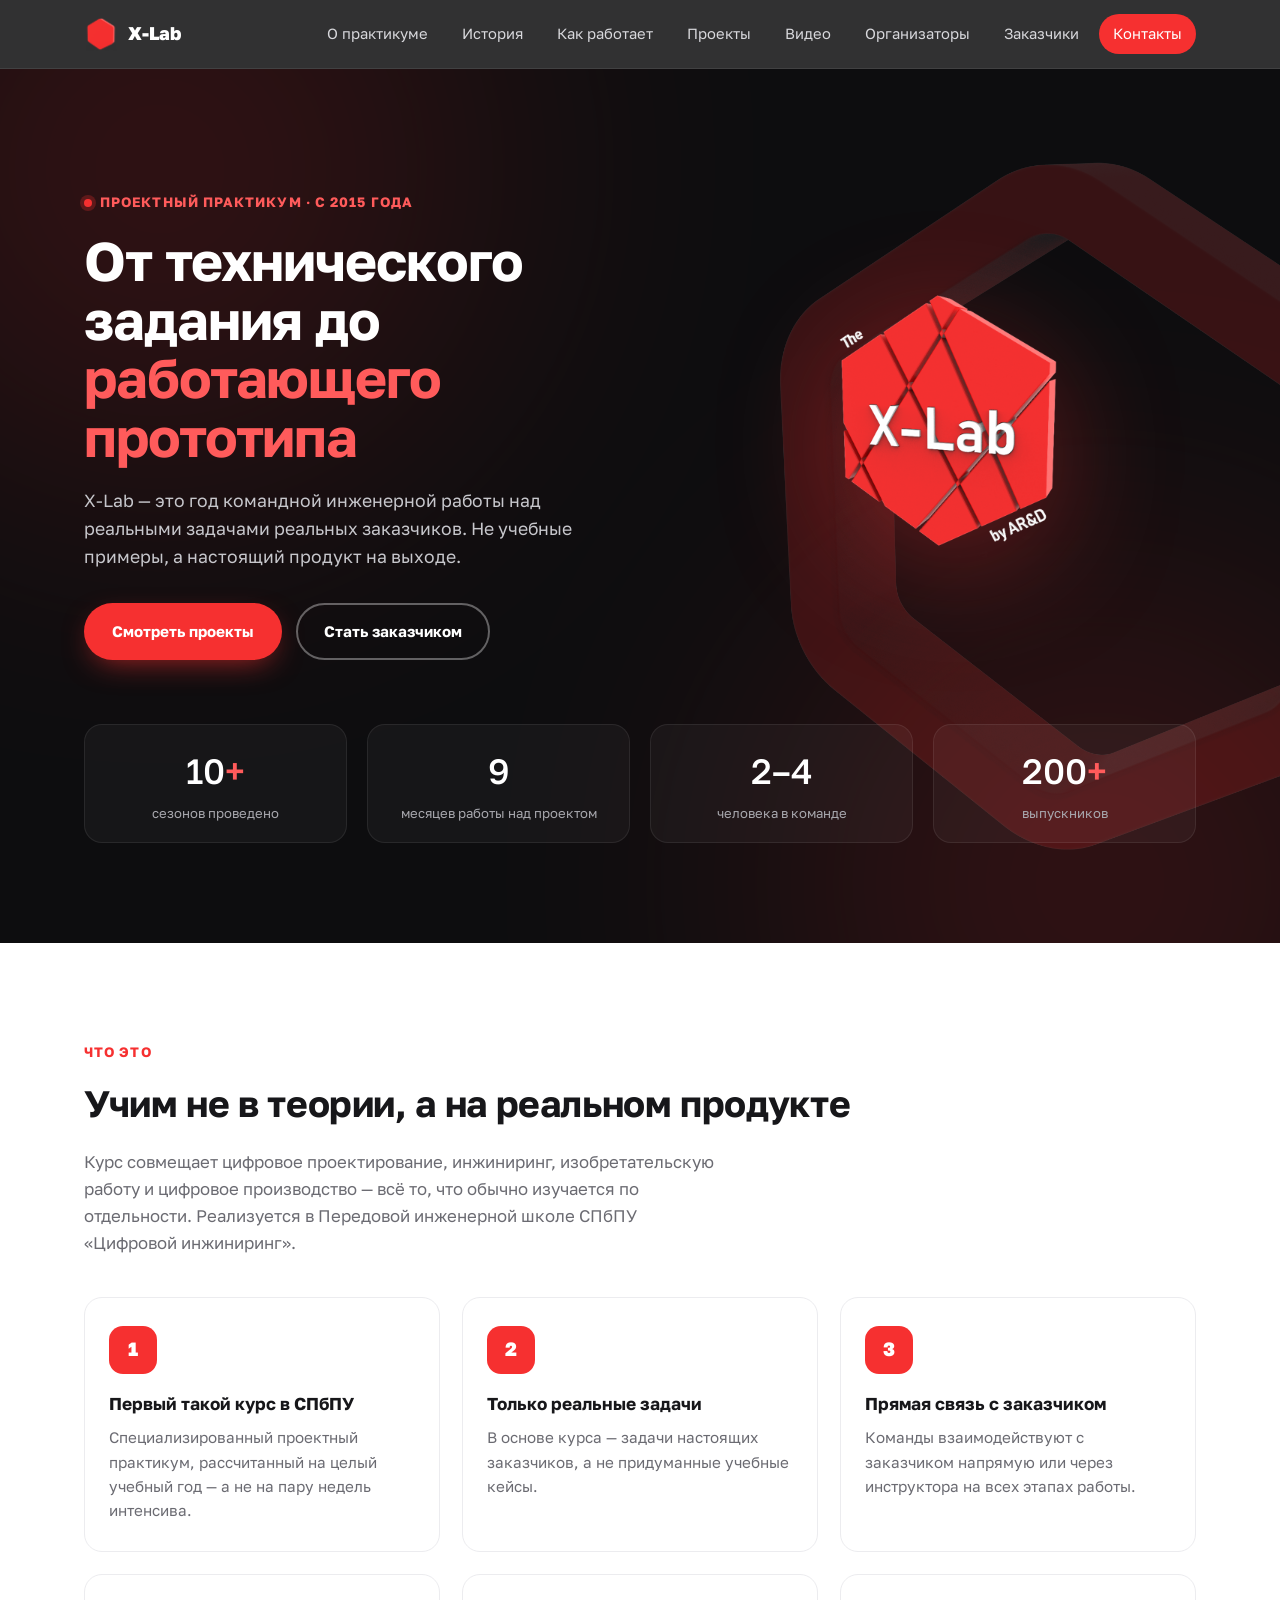
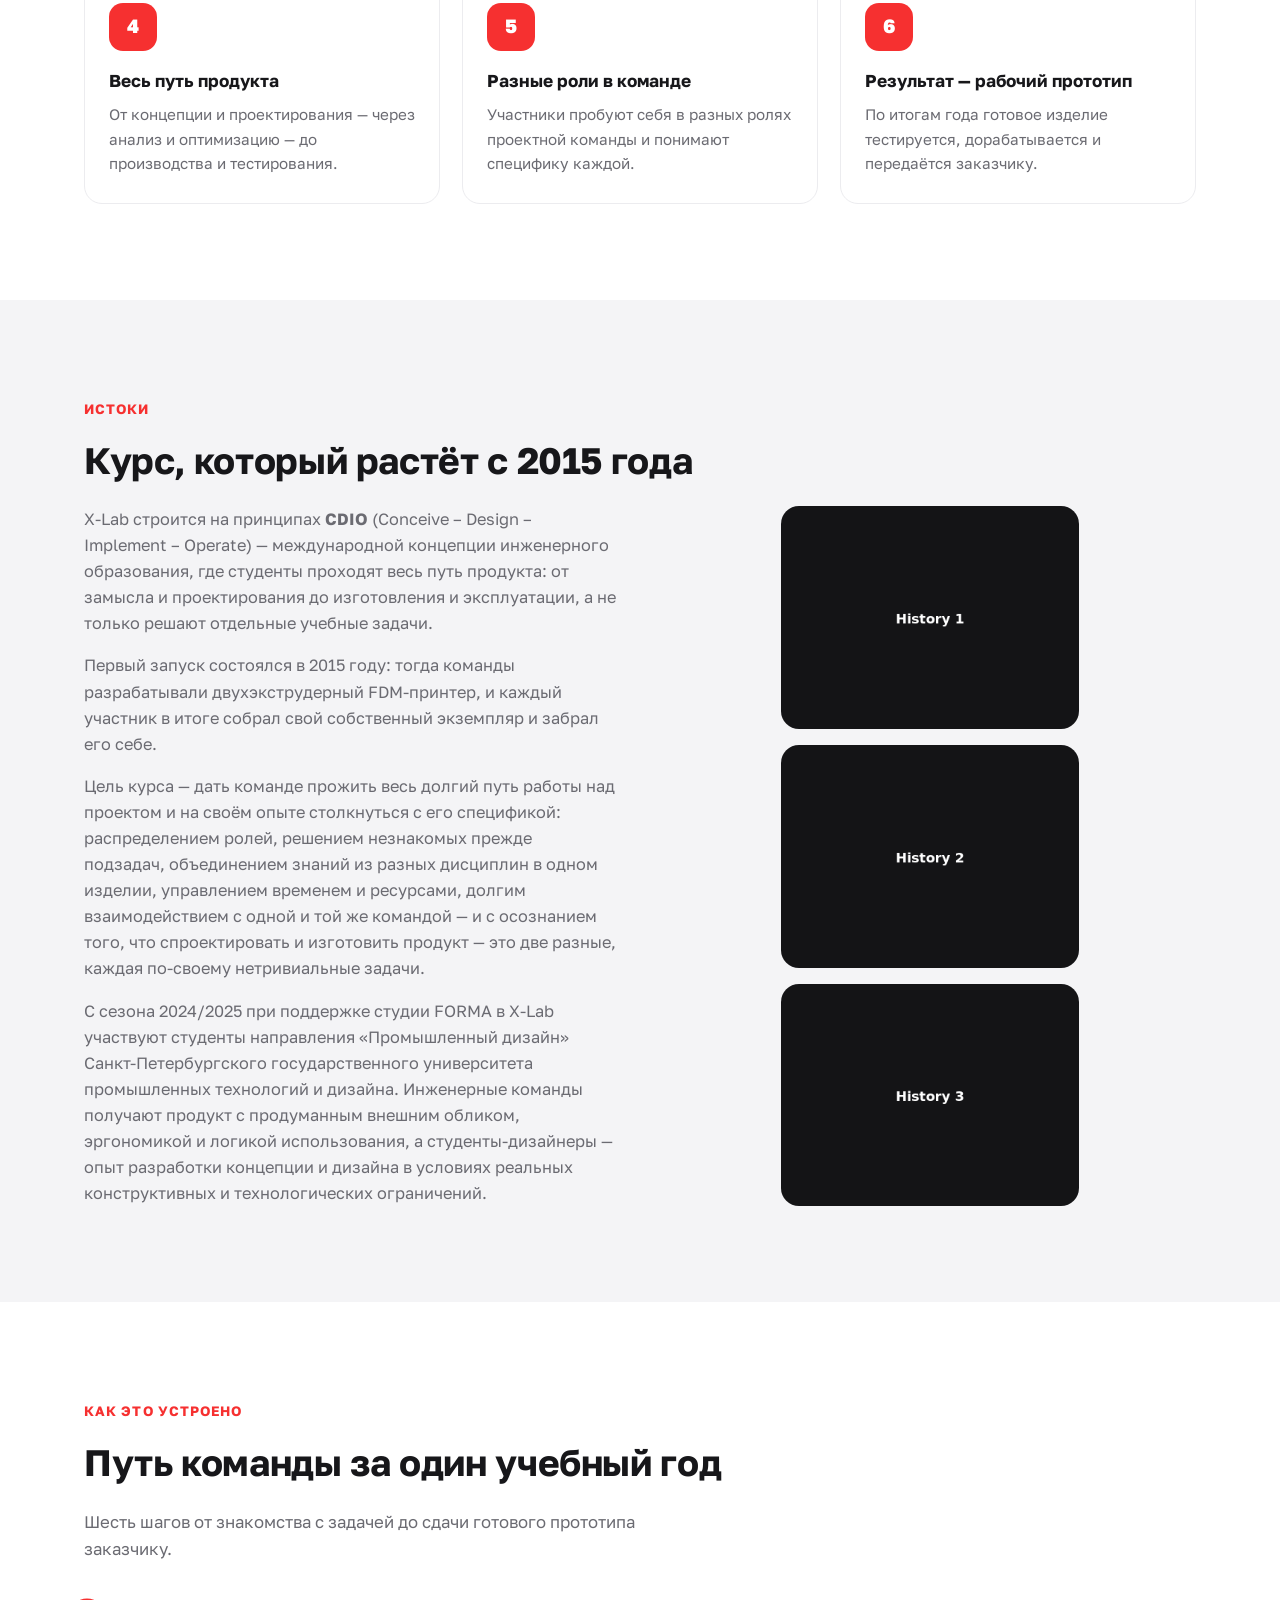
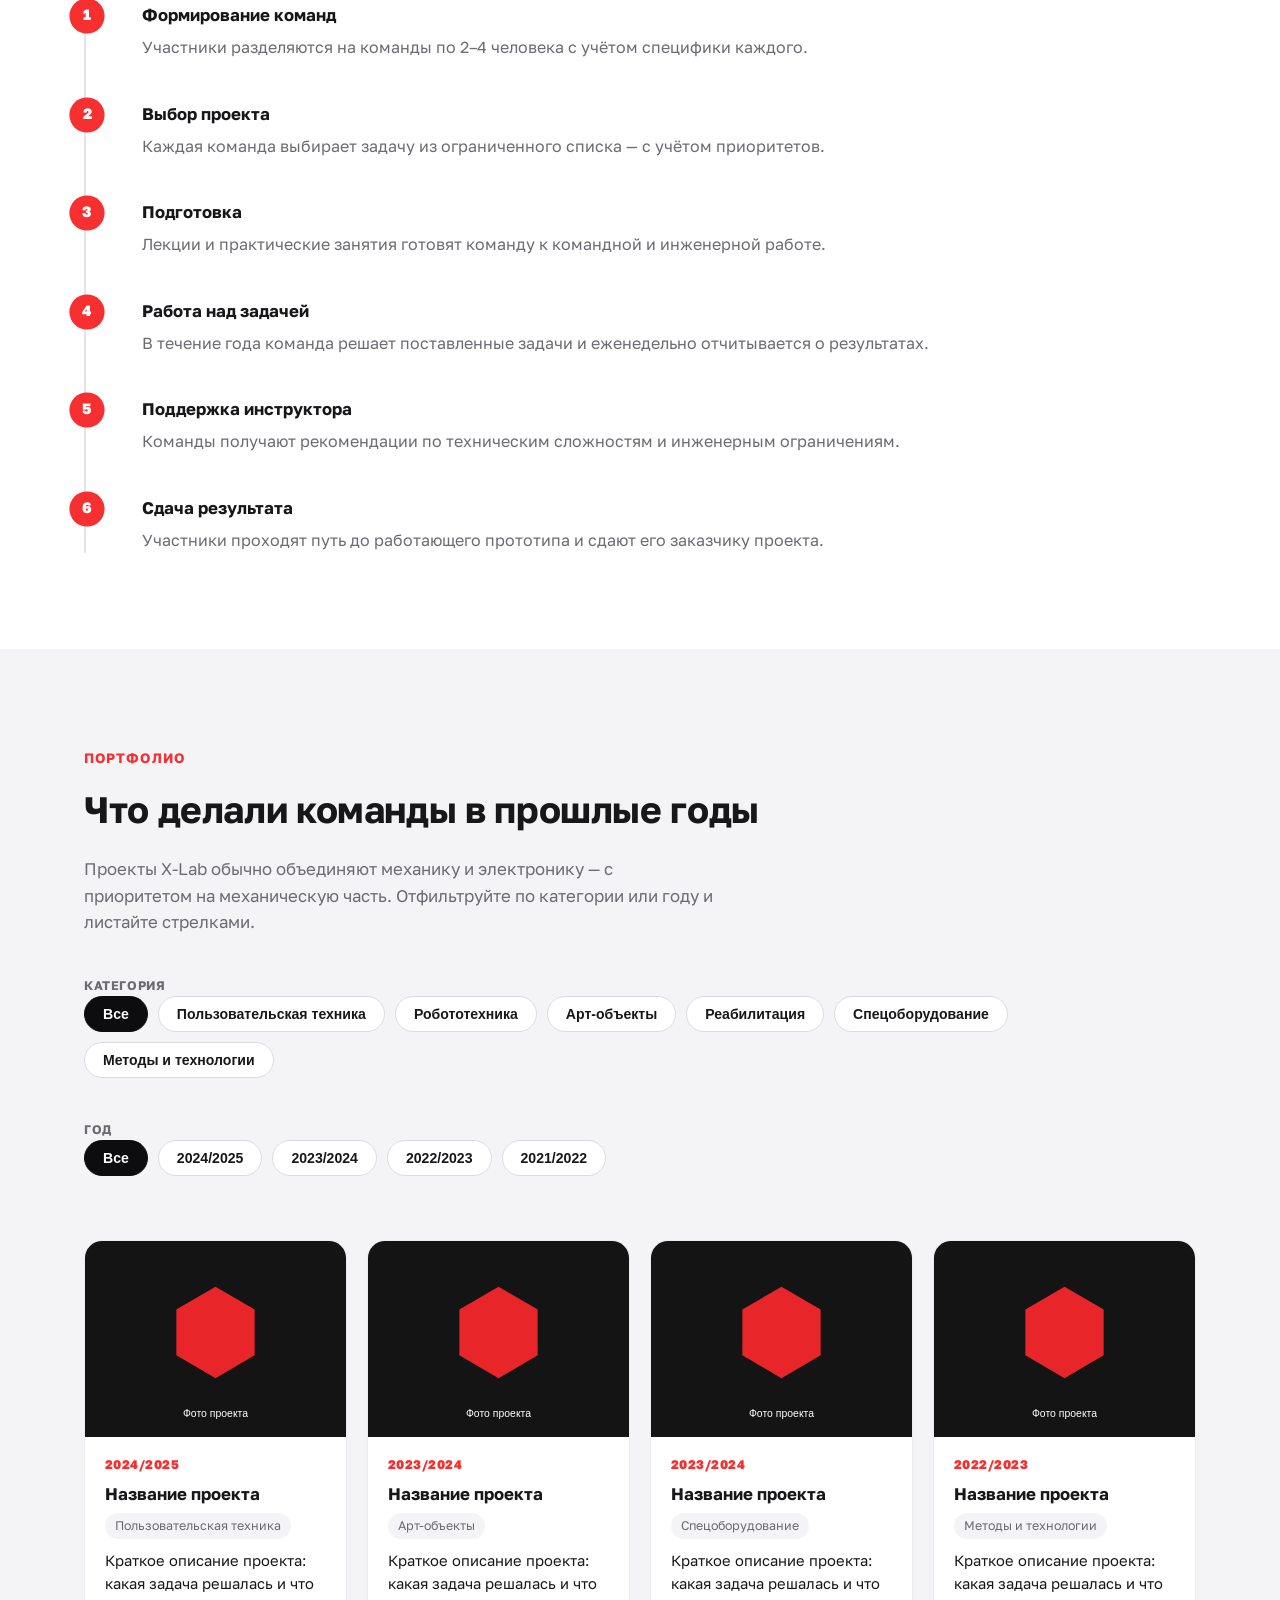
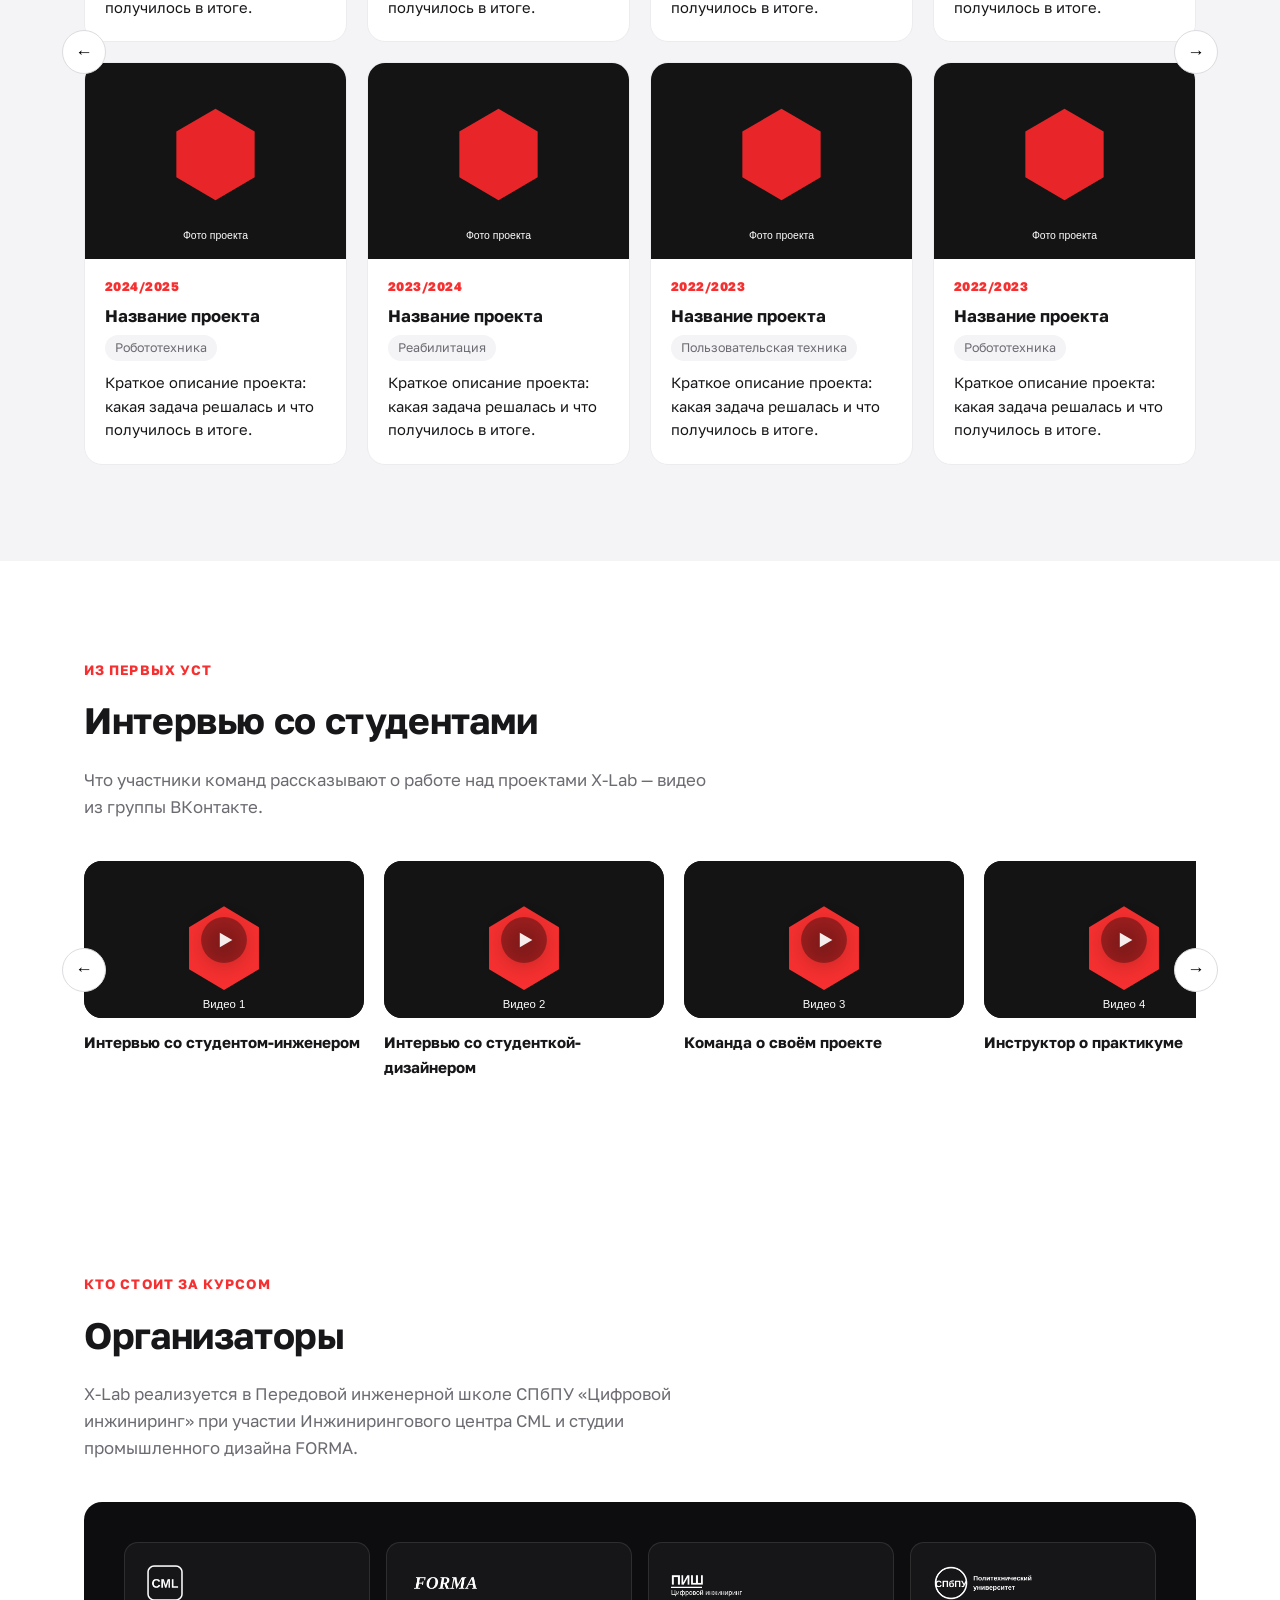
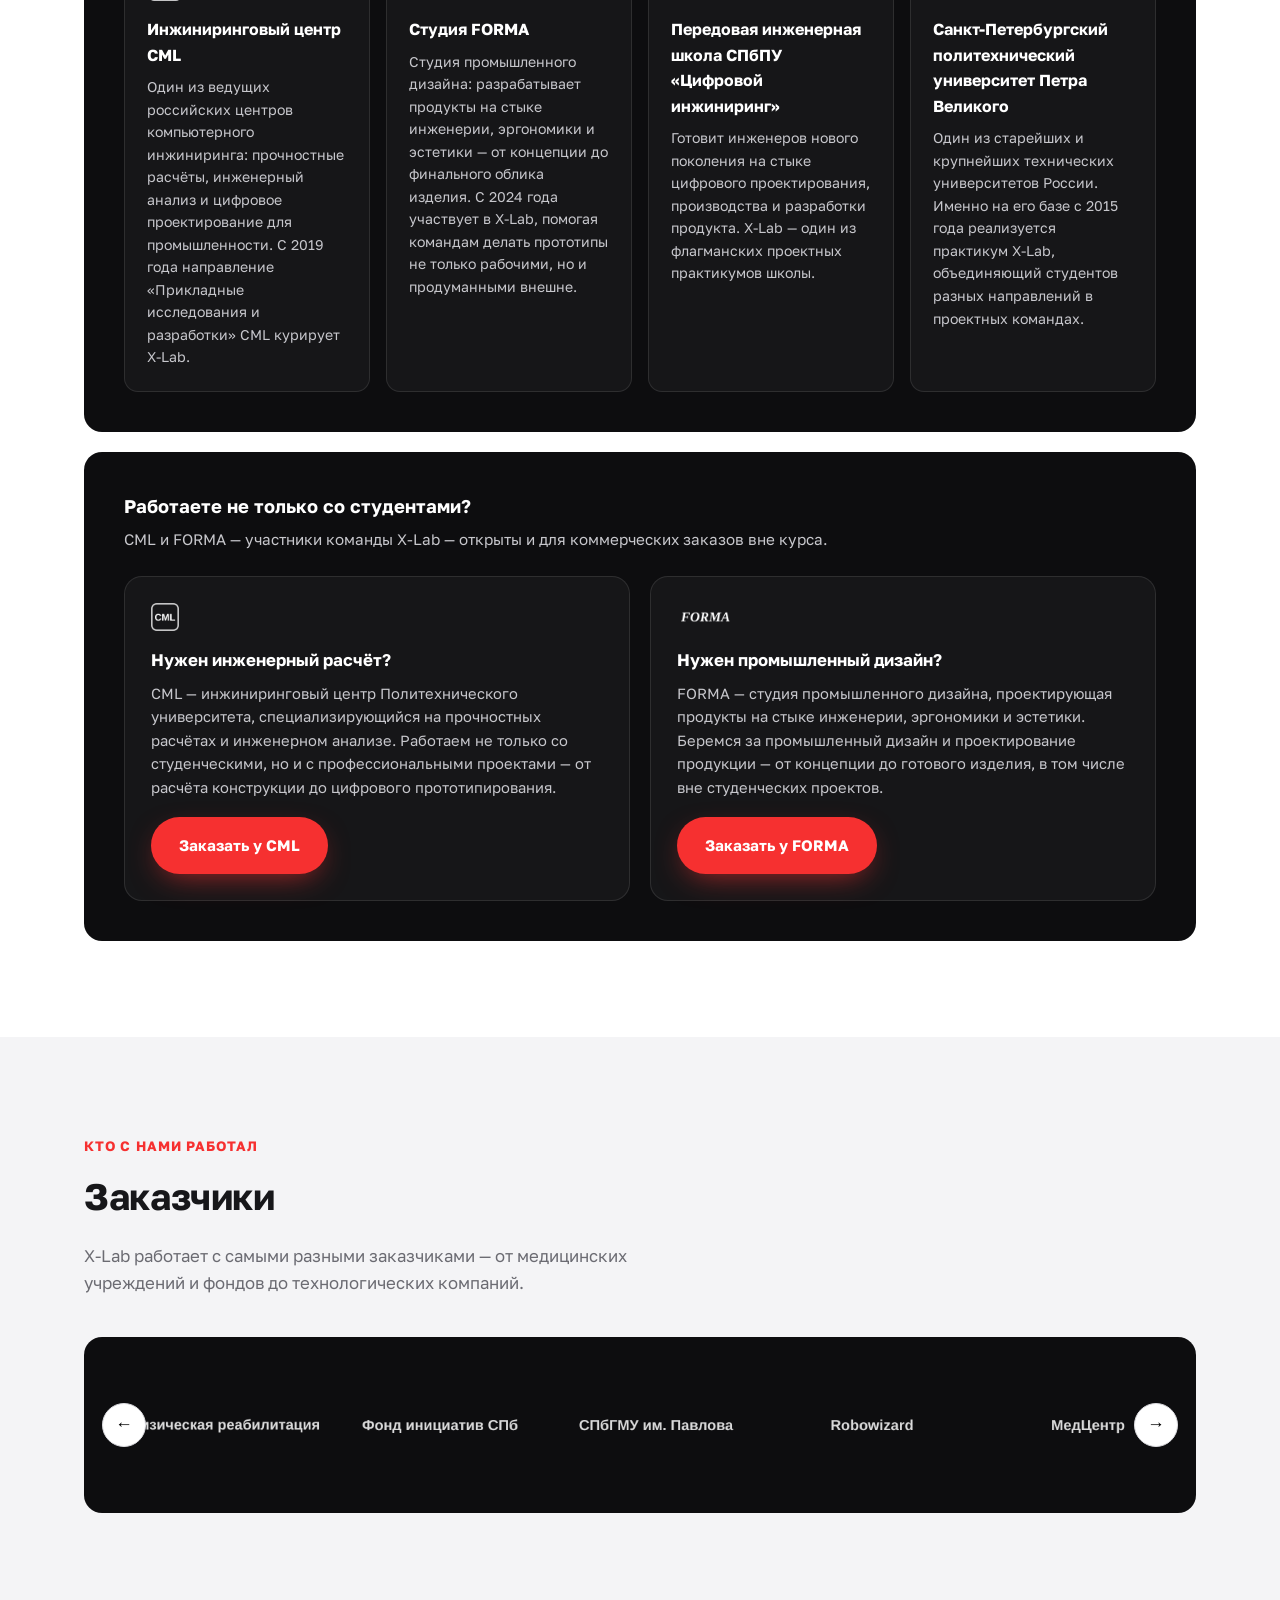
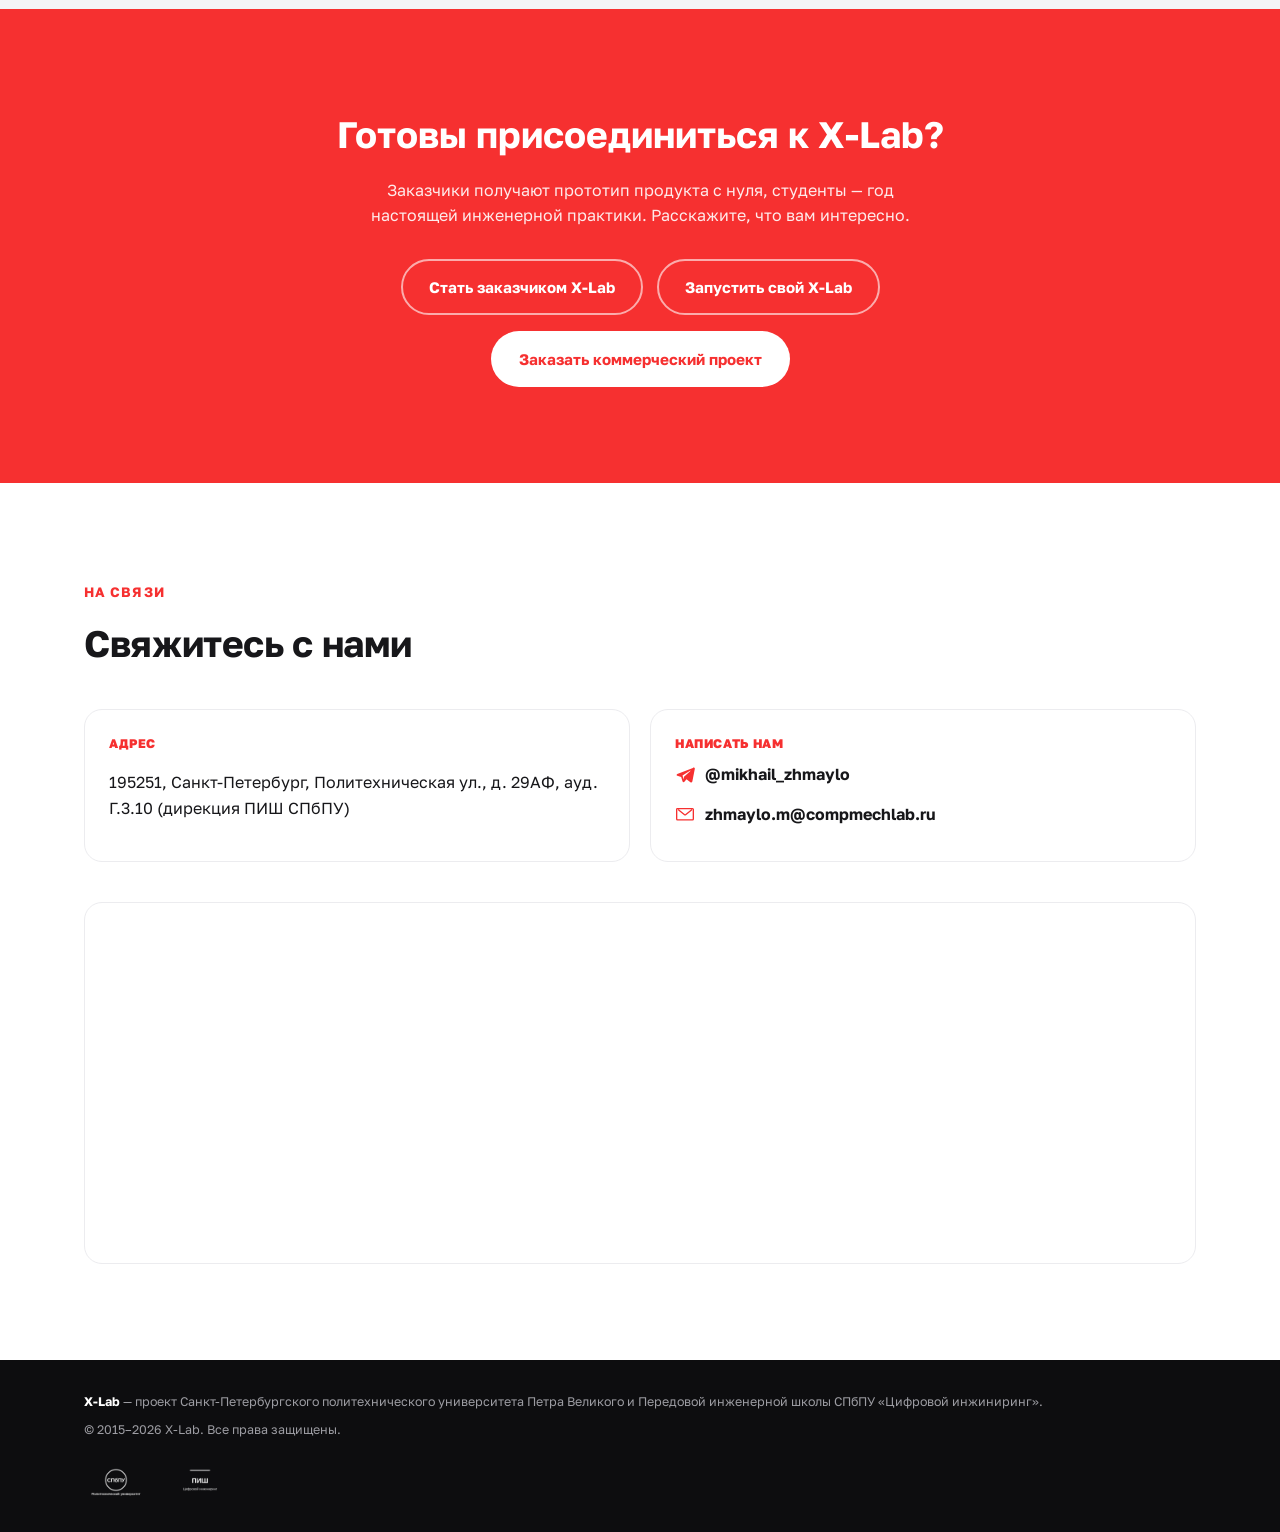
==== index.html @ 6b91d88b "Remove logo hover spin, fix hero CTA target, redesign footer - Header logo no longer rotates on hove" ====
<!DOCTYPE html>
<html lang="ru">
<head>
<meta charset="UTF-8">
<meta name="viewport" content="width=device-width, initial-scale=1.0">
<title>X-Lab — проектный практикум</title>
<meta name="description" content="X-Lab — проектный практикум, который проводит команды студентов от технического задания до реального прототипа продукта.">
<link rel="icon" href="assets/img/logo-icon.png" type="image/png">
<link rel="preconnect" href="https://fonts.googleapis.com">
<link rel="preconnect" href="https://fonts.gstatic.com" crossorigin>
<link rel="stylesheet" href="https://fonts.googleapis.com/css2?family=Golos+Text:wght@400;500;600;700;800&display=swap">
<link rel="stylesheet" href="assets/css/style.css">
</head>
<body>

<div class="progress-bar" id="progressBar"></div>

<header class="site-header">
  <div class="container">
    <a class="brand" href="#top">
      <img src="assets/img/logo-icon.png" alt="X-Lab">
      X-Lab
    </a>
    <button class="nav-toggle" aria-label="Меню" aria-expanded="false">&#9776;</button>
    <nav class="nav" id="mainNav">
      <a href="#about">О практикуме</a>
      <a href="#history">История</a>
      <a href="#how">Как работает</a>
      <a href="#projects">Проекты</a>
      <a href="#videos">Видео</a>
      <a href="#organizers">Организаторы</a>
      <a href="#customers">Заказчики</a>
      <a href="#contacts">Контакты</a>
    </nav>
  </div>
</header>

<section class="hero" id="top">
  <img class="ring" src="assets/img/logo-ring.png" alt="" aria-hidden="true">
  <div class="container">
    <div class="hero-inner">
      <div>
        <span class="eyebrow">Проектный практикум · с 2015 года</span>
        <h1>От технического задания до <span class="accent">работающего прототипа</span></h1>
        <p class="lead">X-Lab — это год командной инженерной работы над реальными задачами реальных заказчиков. Не учебные примеры, а настоящий продукт на выходе.</p>
        <div class="btn-row">
          <a class="btn btn-primary" href="#projects">Смотреть проекты</a>
          <a class="btn btn-ghost" href="#join">Стать заказчиком</a>
        </div>
      </div>
      <div class="hero-logo-card">
        <img src="assets/img/logo-full.png" alt="X-Lab">
      </div>
    </div>

    <div class="stats">
      <div class="stat"><div class="num"><span class="count" data-target="10">10</span><span class="plus">+</span></div><div class="label">сезонов проведено</div></div>
      <div class="stat"><div class="num"><span class="count" data-target="9">9</span></div><div class="label">месяцев работы над проектом</div></div>
      <div class="stat"><div class="num">2–4</div><div class="label">человека в команде</div></div>
      <div class="stat"><div class="num"><span class="count" data-target="200">200</span><span class="plus">+</span></div><div class="label">выпускников</div></div>
    </div>
  </div>
</section>

<section id="about">
  <div class="container">
    <span class="kicker reveal">Что это</span>
    <h2 class="section-title reveal">Учим не в теории, а на реальном продукте</h2>
    <p class="section-lead reveal">Курс совмещает цифровое проектирование, инжиниринг, изобретательскую работу и цифровое производство — всё то, что обычно изучается по отдельности. Реализуется в Передовой инженерной школе СПбПУ «Цифровой инжиниринг».</p>

    <div class="feature-grid">
      <div class="feature-card reveal">
        <div class="icon">1</div>
        <h3>Первый такой курс в СПбПУ</h3>
        <p>Специализированный проектный практикум, рассчитанный на целый учебный год — а не на пару недель интенсива.</p>
      </div>
      <div class="feature-card reveal">
        <div class="icon">2</div>
        <h3>Только реальные задачи</h3>
        <p>В основе курса — задачи настоящих заказчиков, а не придуманные учебные кейсы.</p>
      </div>
      <div class="feature-card reveal">
        <div class="icon">3</div>
        <h3>Прямая связь с заказчиком</h3>
        <p>Команды взаимодействуют с заказчиком напрямую или через инструктора на всех этапах работы.</p>
      </div>
      <div class="feature-card reveal">
        <div class="icon">4</div>
        <h3>Весь путь продукта</h3>
        <p>От концепции и проектирования — через анализ и оптимизацию — до производства и тестирования.</p>
      </div>
      <div class="feature-card reveal">
        <div class="icon">5</div>
        <h3>Разные роли в команде</h3>
        <p>Участники пробуют себя в разных ролях проектной команды и понимают специфику каждой.</p>
      </div>
      <div class="feature-card reveal">
        <div class="icon">6</div>
        <h3>Результат — рабочий прототип</h3>
        <p>По итогам года готовое изделие тестируется, дорабатывается и передаётся заказчику.</p>
      </div>
    </div>
  </div>
</section>

<section id="history" class="alt">
  <div class="container">
    <span class="kicker reveal">Истоки</span>
    <h2 class="section-title reveal">Курс, который растёт с 2015 года</h2>
    <div class="history-grid">
      <div class="history-text">
        <p class="reveal">X-Lab строится на принципах <strong>CDIO</strong> (Conceive – Design – Implement – Operate) — международной концепции инженерного образования, где студенты проходят весь путь продукта: от замысла и проектирования до изготовления и эксплуатации, а не только решают отдельные учебные задачи.</p>
        <p class="reveal">Первый запуск состоялся в 2015 году: тогда команды разрабатывали двухэкструдерный FDM-принтер, и каждый участник в итоге собрал свой собственный экземпляр и забрал его себе.</p>
        <p class="reveal">Цель курса — дать команде прожить весь долгий путь работы над проектом и на своём опыте столкнуться с его спецификой: распределением ролей, решением незнакомых прежде подзадач, объединением знаний из разных дисциплин в одном изделии, управлением временем и ресурсами, долгим взаимодействием с одной и той же командой — и с осознанием того, что спроектировать и изготовить продукт — это две разные, каждая по-своему нетривиальные задачи.</p>
        <p class="reveal">С сезона 2024/2025 при поддержке студии FORMA в X-Lab участвуют студенты направления «Промышленный дизайн» Санкт-Петербургского государственного университета промышленных технологий и дизайна. Инженерные команды получают продукт с продуманным внешним обликом, эргономикой и логикой использования, а студенты-дизайнеры — опыт разработки концепции и дизайна в условиях реальных конструктивных и технологических ограничений.</p>
      </div>
      <div class="history-photos reveal">
        <img src="assets/img/history-1.png" alt="X-Lab: фото из истории курса">
        <img src="assets/img/history-2.png" alt="X-Lab: фото из истории курса">
        <img src="assets/img/history-3.png" alt="X-Lab: фото из истории курса">
      </div>
    </div>
  </div>
</section>

<section id="how">
  <div class="container">
    <span class="kicker reveal">Как это устроено</span>
    <h2 class="section-title reveal">Путь команды за один учебный год</h2>
    <p class="section-lead reveal">Шесть шагов от знакомства с задачей до сдачи готового прототипа заказчику.</p>

    <div class="timeline">
      <div class="timeline-step reveal" data-step="1">
        <h3>Формирование команд</h3>
        <p>Участники разделяются на команды по 2–4 человека с учётом специфики каждого.</p>
      </div>
      <div class="timeline-step reveal" data-step="2">
        <h3>Выбор проекта</h3>
        <p>Каждая команда выбирает задачу из ограниченного списка — с учётом приоритетов.</p>
      </div>
      <div class="timeline-step reveal" data-step="3">
        <h3>Подготовка</h3>
        <p>Лекции и практические занятия готовят команду к командной и инженерной работе.</p>
      </div>
      <div class="timeline-step reveal" data-step="4">
        <h3>Работа над задачей</h3>
        <p>В течение года команда решает поставленные задачи и еженедельно отчитывается о результатах.</p>
      </div>
      <div class="timeline-step reveal" data-step="5">
        <h3>Поддержка инструктора</h3>
        <p>Команды получают рекомендации по техническим сложностям и инженерным ограничениям.</p>
      </div>
      <div class="timeline-step reveal" data-step="6">
        <h3>Сдача результата</h3>
        <p>Участники проходят путь до работающего прототипа и сдают его заказчику проекта.</p>
      </div>
    </div>
  </div>
</section>

<section id="projects" class="alt">
  <div class="container">
    <span class="kicker reveal">Портфолио</span>
    <h2 class="section-title reveal">Что делали команды в прошлые годы</h2>
    <p class="section-lead reveal">Проекты X-Lab обычно объединяют механику и электронику — с приоритетом на механическую часть. Отфильтруйте по категории или году и листайте стрелками.</p>

    <div class="filter-group reveal">
      <div>
        <div class="filter-label">Категория</div>
        <div class="filter-row" id="categoryFilterRow"></div>
      </div>
      <div>
        <div class="filter-label">Год</div>
        <div class="filter-row" id="yearFilterRow"></div>
      </div>
    </div>

    <div class="project-carousel">
      <button class="carousel-btn prev" id="carouselPrev" aria-label="Предыдущие проекты">&#8592;</button>
      <div class="carousel-track" id="projectGrid"></div>
      <button class="carousel-btn next" id="carouselNext" aria-label="Следующие проекты">&#8594;</button>
    </div>
    <p class="projects-empty" id="projectsEmpty" hidden>Проекты с такими параметрами не найдены.</p>
  </div>
</section>

<section id="videos">
  <div class="container">
    <span class="kicker reveal">Из первых уст</span>
    <h2 class="section-title reveal">Интервью со студентами</h2>
    <p class="section-lead reveal">Что участники команд рассказывают о работе над проектами X-Lab — видео из группы ВКонтакте.</p>

    <div class="logo-carousel">
      <button class="carousel-btn prev" id="videosPrev" aria-label="Предыдущие видео">&#8592;</button>
      <div class="video-scroll" id="videosGrid"></div>
      <button class="carousel-btn next" id="videosNext" aria-label="Следующие видео">&#8594;</button>
    </div>
  </div>
</section>

<section id="organizers">
  <div class="container">
    <span class="kicker reveal">Кто стоит за курсом</span>
    <h2 class="section-title reveal">Организаторы</h2>
    <p class="section-lead reveal">X-Lab реализуется в Передовой инженерной школе СПбПУ «Цифровой инжиниринг» при участии Инжинирингового центра CML и студии промышленного дизайна FORMA.</p>

    <div class="logo-panel reveal">
      <div class="organizer-grid" id="organizersGrid"></div>
    </div>

    <div class="logo-panel services-panel reveal" id="hire">
      <div class="services-intro">
        <h3>Работаете не только со студентами?</h3>
        <p>CML и FORMA — участники команды X-Lab — открыты и для коммерческих заказов вне курса.</p>
      </div>
      <div class="services-callout">
        <div class="service-card">
          <img class="service-logo" src="assets/img/organizers/compmechlab.png" alt="CML">
          <h3>Нужен инженерный расчёт?</h3>
          <p>CML — инжиниринговый центр Политехнического университета, специализирующийся на прочностных расчётах и инженерном анализе. Работаем не только со студенческими, но и с профессиональными проектами — от расчёта конструкции до цифрового прототипирования.</p>
          <a class="btn btn-primary" href="mailto:zhmaylo.m@compmechlab.ru?subject=Запрос на расчёт в CML">Заказать у CML</a>
        </div>
        <div class="service-card">
          <img class="service-logo" src="assets/img/organizers/forma.png" alt="FORMA">
          <h3>Нужен промышленный дизайн?</h3>
          <p>FORMA — студия промышленного дизайна, проектирующая продукты на стыке инженерии, эргономики и эстетики. Беремся за промышленный дизайн и проектирование продукции — от концепции до готового изделия, в том числе вне студенческих проектов.</p>
          <a class="btn btn-primary" href="mailto:zhmaylo.m@compmechlab.ru?subject=Запрос на дизайн в FORMA">Заказать у FORMA</a>
        </div>
      </div>
    </div>
  </div>
</section>

<section id="customers" class="alt">
  <div class="container">
    <span class="kicker reveal">Кто с нами работал</span>
    <h2 class="section-title reveal">Заказчики</h2>
    <p class="section-lead reveal">X-Lab работает с самыми разными заказчиками — от медицинских учреждений и фондов до технологических компаний.</p>

    <div class="logo-panel reveal">
      <div class="logo-carousel">
        <button class="carousel-btn prev" id="customersPrev" aria-label="Предыдущие логотипы">&#8592;</button>
        <div class="logo-scroll" id="customersGrid"></div>
        <button class="carousel-btn next" id="customersNext" aria-label="Следующие логотипы">&#8594;</button>
      </div>
    </div>
  </div>
</section>

<section class="cta-band" id="join">
  <div class="container">
    <h2>Готовы присоединиться к X-Lab?</h2>
    <p>Заказчики получают прототип продукта с нуля, студенты — год настоящей инженерной практики. Расскажите, что вам интересно.</p>
    <div class="btn-row">
      <a class="btn btn-ghost" href="mailto:zhmaylo.m@compmechlab.ru?subject=Хочу стать заказчиком X-Lab">Стать заказчиком X-Lab</a>
      <a class="btn btn-ghost" href="mailto:zhmaylo.m@compmechlab.ru?subject=Хочу запустить свой X-Lab">Запустить свой X-Lab</a>
    </div>
    <div class="btn-row btn-row-secondary">
      <a class="btn btn-white" href="#hire">Заказать коммерческий проект</a>
    </div>
  </div>
</section>

<section id="contacts">
  <div class="container">
    <span class="kicker reveal">На связи</span>
    <h2 class="section-title reveal">Свяжитесь с нами</h2>

    <div class="contact-grid">
      <div class="contact-card reveal">
        <div class="label">Адрес</div>
        <p>195251, Санкт-Петербург, Политехническая ул., д. 29АФ, ауд. Г.3.10 (дирекция ПИШ СПбПУ)</p>
      </div>
      <div class="contact-card reveal">
        <div class="label">Написать нам</div>
        <div class="contact-links">
          <a class="contact-link" href="https://t.me/mikhail_zhmaylo">
            <svg viewBox="0 0 24 24" aria-hidden="true"><path d="M21.5 3.5 2.7 10.9c-1 .4-1 1.8.1 2.1l4.6 1.4 1.7 5.4c.3 1 1.6 1.2 2.2.4l2.5-3.1 4.7 3.5c.9.6 2.1.1 2.3-.9l3-15.1c.2-1.1-.9-2-1.9-1.6Zm-3 3.6-7.7 7-.3 3.3-1.5-4.7 9.5-6Z" fill="currentColor"/></svg>
            <span>@mikhail_zhmaylo</span>
          </a>
          <a class="contact-link" href="mailto:zhmaylo.m@compmechlab.ru">
            <svg viewBox="0 0 24 24" aria-hidden="true"><path d="M3 5.5h18a1 1 0 0 1 1 1V18a1 1 0 0 1-1 1H3a1 1 0 0 1-1-1V6.5a1 1 0 0 1 1-1Zm1.4 1.7 7.1 5.6a1 1 0 0 0 1.2 0l7.1-5.6" fill="none" stroke="currentColor" stroke-width="1.6" stroke-linecap="round" stroke-linejoin="round"/></svg>
            <span>zhmaylo.m@compmechlab.ru</span>
          </a>
        </div>
      </div>
    </div>

    <div class="map-wrap reveal">
      <iframe src="https://www.google.com/maps?q=Санкт-Петербург,+Политехническая+ул.,+29&output=embed" title="Расположение X-Lab на карте" loading="lazy" referrerpolicy="no-referrer-when-downgrade"></iframe>
    </div>
  </div>
</section>

<footer class="site-footer">
  <div class="container footer-inner">
    <div class="footer-text">
      <p><strong>X-Lab</strong> — проект Санкт-Петербургского политехнического университета Петра Великого и Передовой инженерной школы СПбПУ «Цифровой инжиниринг».</p>
      <p>© 2015–2026 X-Lab. Все права защищены.</p>
    </div>
    <div class="footer-logos">
      <img src="assets/img/footer/spbpu.png" alt="СПбПУ Петра Великого">
      <img src="assets/img/footer/pish.png" alt="ПИШ СПбПУ «Цифровой инжиниринг»">
    </div>
  </div>
</footer>

<button class="to-top" id="toTop" aria-label="Наверх">&#8593;</button>

<script src="assets/js/script.js"></script>
</body>
</html>
---- assets/css/style.css ----
:root {
  --red: #f63030;
  --red-2: #ff5b5b;
  --black: #0d0d0f;
  --ink: #17171a;
  --white: #ffffff;
  --grey-bg: #f4f4f6;
  --muted: #6b6b72;
  --max-width: 1160px;
  --radius: 18px;
}

* {
  box-sizing: border-box;
}

html {
  scroll-behavior: smooth;
}

/* Компенсация высоты липкой шапки при переходе по якорям */
[id] {
  scroll-margin-top: 90px;
}

@media (prefers-reduced-motion: reduce) {
  html {
    scroll-behavior: auto;
  }
  * {
    animation-duration: 0.001ms !important;
    transition-duration: 0.001ms !important;
  }
}

body {
  margin: 0;
  font-family: "Golos Text", -apple-system, BlinkMacSystemFont, "Segoe UI", Roboto, Arial, sans-serif;
  color: var(--ink);
  background: var(--white);
  line-height: 1.6;
  overflow-x: hidden;
}

img {
  max-width: 100%;
  display: block;
}

a {
  color: inherit;
}

.container {
  max-width: var(--max-width);
  margin: 0 auto;
  padding: 0 24px;
}

/* Scroll progress bar */
.progress-bar {
  position: fixed;
  top: 0;
  left: 0;
  height: 3px;
  width: 0%;
  background: var(--red);
  z-index: 200;
  transition: width 0.1s linear;
}

/* Header */
.site-header {
  position: sticky;
  top: 0;
  z-index: 100;
  background: rgba(13, 13, 15, 0.85);
  backdrop-filter: blur(10px);
  -webkit-backdrop-filter: blur(10px);
  border-bottom: 1px solid rgba(255, 255, 255, 0.08);
}

.site-header .container {
  display: flex;
  align-items: center;
  justify-content: space-between;
  height: 68px;
}

.brand {
  display: flex;
  align-items: center;
  gap: 10px;
  color: var(--white);
  text-decoration: none;
  font-weight: 800;
  font-size: 1.15rem;
  letter-spacing: -0.01em;
}

.brand img {
  height: 34px;
  width: 34px;
}

.nav {
  display: flex;
  flex-wrap: wrap;
  justify-content: flex-end;
  gap: 2px 6px;
  align-items: center;
}

.nav a {
  position: relative;
  color: #d8d8dc;
  text-decoration: none;
  font-size: 0.92rem;
  padding: 8px 14px;
  border-radius: 999px;
  transition: color 0.2s ease, background 0.2s ease;
}

.nav a:hover {
  color: var(--white);
  background: rgba(255, 255, 255, 0.08);
}

.nav a.active {
  color: var(--white);
  background: var(--red);
}

.nav-toggle {
  display: none;
  background: none;
  border: none;
  color: var(--white);
  font-size: 1.6rem;
  cursor: pointer;
}

@media (max-width: 800px) {
  .nav-toggle {
    display: block;
  }
  .nav {
    position: absolute;
    top: 68px;
    left: 0;
    right: 0;
    background: rgba(13, 13, 15, 0.98);
    flex-direction: column;
    align-items: stretch;
    gap: 0;
    max-height: 0;
    overflow: hidden;
    transition: max-height 0.3s ease;
  }
  .nav.open {
    max-height: 420px;
  }
  .nav a {
    border-radius: 0;
    padding: 16px 24px;
    border-top: 1px solid rgba(255, 255, 255, 0.08);
  }
  .nav a.active {
    background: rgba(246, 48, 48, 0.15);
    color: var(--red-2);
  }
}

/* Hero */
.hero {
  position: relative;
  background: var(--black);
  color: var(--white);
  padding: 120px 0 100px;
  overflow: hidden;
  isolation: isolate;
}

.hero::before,
.hero::after {
  content: "";
  position: absolute;
  width: 640px;
  height: 640px;
  border-radius: 50%;
  background: var(--red);
  opacity: 0.16;
  filter: blur(140px);
  z-index: -2;
}

.hero::before {
  top: -220px;
  left: -160px;
}

.hero::after {
  bottom: -260px;
  right: -140px;
}

.hero .ring {
  position: absolute;
  top: 50%;
  right: -120px;
  width: 620px;
  transform: translateY(-50%);
  opacity: 0.18;
  z-index: -1;
}

.hero-inner {
  display: grid;
  grid-template-columns: 1.1fr 0.9fr;
  gap: 40px;
  align-items: center;
}

@media (max-width: 900px) {
  .hero-inner {
    grid-template-columns: 1fr;
    text-align: center;
  }
  .hero .ring {
    display: none;
  }
}

.eyebrow {
  display: inline-flex;
  align-items: center;
  gap: 8px;
  color: var(--red-2);
  font-weight: 700;
  font-size: 0.85rem;
  text-transform: uppercase;
  letter-spacing: 0.08em;
  margin-bottom: 18px;
}

.eyebrow::before {
  content: "";
  width: 8px;
  height: 8px;
  border-radius: 50%;
  background: var(--red);
  box-shadow: 0 0 0 4px rgba(246, 48, 48, 0.25);
}

.hero h1 {
  font-size: clamp(2.2rem, 5vw, 3.4rem);
  line-height: 1.08;
  margin: 0 0 20px;
  letter-spacing: -0.02em;
}

.hero h1 .accent {
  color: var(--red-2);
}

.hero p.lead {
  color: #c7c7cc;
  font-size: 1.1rem;
  max-width: 520px;
  margin: 0 0 32px;
}

@media (max-width: 900px) {
  .hero p.lead {
    margin-left: auto;
    margin-right: auto;
  }
}

.btn-row {
  display: flex;
  gap: 14px;
  flex-wrap: wrap;
}

@media (max-width: 900px) {
  .btn-row {
    justify-content: center;
  }
}

.btn {
  display: inline-flex;
  align-items: center;
  gap: 8px;
  padding: 14px 26px;
  border-radius: 999px;
  font-weight: 700;
  font-size: 0.95rem;
  text-decoration: none;
  border: 2px solid transparent;
  cursor: pointer;
  transition: transform 0.2s ease, box-shadow 0.2s ease, background 0.2s ease, color 0.2s ease;
}

.btn:hover {
  transform: translateY(-2px);
}

.btn-primary {
  background: var(--red);
  color: var(--white);
  box-shadow: 0 10px 30px -10px rgba(246, 48, 48, 0.7);
}

.btn-primary:hover {
  background: var(--red-2);
  box-shadow: 0 14px 34px -8px rgba(246, 48, 48, 0.85);
}

.btn-ghost {
  border-color: rgba(255, 255, 255, 0.35);
  color: var(--white);
}

.btn-ghost:hover {
  border-color: var(--white);
  background: rgba(255, 255, 255, 0.08);
}

.btn-white {
  background: var(--white);
  color: var(--red);
}

.btn-white:hover {
  background: #ffe3e3;
}

.btn-row-secondary {
  margin-top: 16px;
}

.hero-logo-card {
  position: relative;
  display: flex;
  align-items: center;
  justify-content: center;
}

.hero-logo-card img {
  width: 100%;
  max-width: 360px;
  filter: drop-shadow(0 30px 60px rgba(246, 48, 48, 0.35));
  animation: float 5s ease-in-out infinite;
}

@keyframes float {
  0%, 100% { transform: translateY(0); }
  50% { transform: translateY(-14px); }
}

/* Stats */
.stats {
  position: relative;
  z-index: 1;
  margin-top: 64px;
  display: grid;
  grid-template-columns: repeat(4, 1fr);
  gap: 20px;
}

@media (max-width: 700px) {
  .stats {
    grid-template-columns: repeat(2, 1fr);
  }
}

.stat {
  text-align: center;
  padding: 18px 10px;
  border-radius: var(--radius);
  background: rgba(255, 255, 255, 0.04);
  border: 1px solid rgba(255, 255, 255, 0.08);
}

.stat .num {
  font-size: clamp(1.6rem, 3vw, 2.2rem);
  font-weight: 500;
  color: var(--white);
}

.stat .num .plus {
  color: var(--red-2);
}

.stat .label {
  color: #a8a8ae;
  font-size: 0.82rem;
  margin-top: 4px;
}

/* Sections */
section {
  padding: 96px 0;
}

section.alt {
  background: var(--grey-bg);
}

.kicker {
  display: inline-block;
  color: var(--red);
  font-weight: 700;
  font-size: 0.85rem;
  text-transform: uppercase;
  letter-spacing: 0.08em;
  margin-bottom: 10px;
}

.section-title {
  font-size: clamp(1.6rem, 3.2vw, 2.3rem);
  margin: 0 0 16px;
  letter-spacing: -0.01em;
}

.section-lead {
  color: var(--muted);
  max-width: 640px;
  font-size: 1.05rem;
  margin-bottom: 40px;
}

/* Reveal on scroll (только когда JS подтвердил, что сможет её снять) */
.reveal {
  transition: opacity 0.6s ease, transform 0.6s ease;
}

.js-ready .reveal {
  opacity: 0;
  transform: translateY(24px);
}

.reveal.in-view {
  opacity: 1;
  transform: translateY(0);
}

/* Feature cards */
.feature-grid {
  display: grid;
  grid-template-columns: repeat(3, 1fr);
  gap: 22px;
}

@media (max-width: 900px) {
  .feature-grid {
    grid-template-columns: repeat(2, 1fr);
  }
}

@media (max-width: 560px) {
  .feature-grid {
    grid-template-columns: 1fr;
  }
}

.feature-card {
  background: var(--white);
  border-radius: var(--radius);
  padding: 28px 24px;
  border: 1px solid #ececef;
  transition: transform 0.25s ease, box-shadow 0.25s ease, border-color 0.25s ease;
}

.feature-card:hover {
  transform: translateY(-6px);
  box-shadow: 0 20px 40px -20px rgba(20, 20, 20, 0.25);
  border-color: transparent;
}

.feature-card .icon {
  width: 48px;
  height: 48px;
  border-radius: 14px;
  background: var(--red);
  display: flex;
  align-items: center;
  justify-content: center;
  color: var(--white);
  font-weight: 800;
  font-size: 1.2rem;
  margin-bottom: 16px;
}

.feature-card h3 {
  margin: 0 0 8px;
  font-size: 1.08rem;
}

.feature-card p {
  margin: 0;
  color: var(--muted);
  font-size: 0.95rem;
}

/* Timeline (how it works) */
.timeline {
  position: relative;
  margin-top: 20px;
  padding-left: 32px;
  border-left: 2px solid #e4e4e8;
}

.timeline-step {
  position: relative;
  padding: 0 0 40px 24px;
}

.timeline-step:last-child {
  padding-bottom: 0;
}

.timeline-step::before {
  content: attr(data-step);
  position: absolute;
  left: -47px;
  top: -2px;
  width: 32px;
  height: 32px;
  border-radius: 50%;
  background: var(--black);
  color: var(--white);
  display: flex;
  align-items: center;
  justify-content: center;
  font-weight: 800;
  font-size: 0.85rem;
  transition: background 0.3s ease, transform 0.3s ease;
}

.timeline-step.in-view::before {
  background: var(--red);
  transform: scale(1.1);
}

.timeline-step h3 {
  margin: 0 0 6px;
  font-size: 1.05rem;
}

.timeline-step p {
  margin: 0;
  color: var(--muted);
}

/* Projects filter + grid */
.filter-row {
  display: flex;
  flex-wrap: wrap;
  gap: 10px;
  margin-bottom: 32px;
}

.filter-btn {
  border: 1px solid #dcdce0;
  background: var(--white);
  color: var(--ink);
  padding: 9px 18px;
  border-radius: 999px;
  font-size: 0.88rem;
  font-weight: 600;
  cursor: pointer;
  transition: all 0.2s ease;
}

.filter-btn:hover {
  border-color: var(--red);
  color: var(--red);
}

.filter-btn.active {
  background: var(--black);
  border-color: var(--black);
  color: var(--white);
}

.project-card {
  background: var(--white);
  border-radius: var(--radius);
  overflow: hidden;
  border: 1px solid #ececef;
  transition: transform 0.3s ease, box-shadow 0.3s ease;
}

.project-card:hover {
  transform: translateY(-6px);
  box-shadow: 0 24px 44px -22px rgba(20, 20, 20, 0.3);
}

.project-card .thumb {
  aspect-ratio: 4 / 3;
  overflow: hidden;
}

.project-card .thumb img {
  width: 100%;
  height: 100%;
  object-fit: cover;
  transition: transform 0.4s ease;
}

.project-card:hover .thumb img {
  transform: scale(1.08);
}

.project-card .body {
  padding: 18px 20px 22px;
}

.project-card .year {
  color: var(--red);
  font-size: 0.78rem;
  font-weight: 800;
  text-transform: uppercase;
  letter-spacing: 0.04em;
}

.project-card h3 {
  margin: 6px 0 4px;
  font-size: 1.05rem;
}

.project-card .category {
  display: inline-block;
  margin: 0 0 10px;
  font-size: 0.78rem;
  color: var(--muted);
  background: var(--grey-bg);
  padding: 3px 10px;
  border-radius: 999px;
}

.project-card p.description {
  margin: 0;
  font-size: 0.92rem;
  color: var(--ink);
}

.projects-empty {
  color: var(--muted);
  margin-top: 24px;
}

/* CTA band */
.cta-band {
  position: relative;
  background: var(--red);
  color: var(--white);
  text-align: center;
  overflow: hidden;
}

.cta-band .container {
  position: relative;
}

.cta-band h2 {
  font-size: clamp(1.6rem, 3.4vw, 2.3rem);
  margin: 0 0 14px;
}

.cta-band p {
  color: rgba(255, 255, 255, 0.9);
  max-width: 560px;
  margin: 0 auto 30px;
}

.cta-band .btn-row {
  justify-content: center;
}

.cta-band .btn-ghost {
  border-color: rgba(255, 255, 255, 0.6);
}

.cta-band .btn-primary {
  background: var(--black);
  box-shadow: none;
}

.cta-band .btn-primary:hover {
  background: #1f1f22;
}

/* Contacts */
.contact-grid {
  display: grid;
  grid-template-columns: repeat(auto-fit, minmax(220px, 1fr));
  gap: 20px;
  margin-top: 36px;
}

.contact-card {
  background: var(--white);
  border: 1px solid #ececef;
  border-radius: var(--radius);
  padding: 24px;
  transition: transform 0.25s ease, box-shadow 0.25s ease;
}

.contact-card:hover {
  transform: translateY(-4px);
  box-shadow: 0 16px 30px -18px rgba(20, 20, 20, 0.3);
}

.contact-card .label {
  color: var(--red);
  font-weight: 800;
  font-size: 0.78rem;
  text-transform: uppercase;
  letter-spacing: 0.05em;
  margin-bottom: 8px;
}

.contact-card a {
  text-decoration: none;
  font-weight: 700;
}

.contact-card a:hover {
  color: var(--red);
}

.contact-links {
  display: grid;
  gap: 14px;
}

.contact-link {
  display: flex;
  align-items: center;
  gap: 10px;
  text-decoration: none;
  font-weight: 700;
  color: var(--ink);
}

.contact-link svg {
  flex: none;
  width: 20px;
  height: 20px;
  color: var(--red);
}

.contact-link:hover {
  color: var(--red);
}

/* Footer */
.site-footer {
  background: var(--black);
  color: #9c9ca2;
  padding: 32px 0;
  font-size: 0.78rem;
}

.site-footer strong {
  color: var(--white);
}

.footer-inner {
  display: flex;
  align-items: center;
  justify-content: space-between;
  flex-wrap: wrap;
  gap: 24px;
}

.footer-text p {
  margin: 0;
}

.footer-text p + p {
  margin-top: 8px;
}

.footer-logos {
  display: flex;
  align-items: center;
  gap: 20px;
  flex: none;
}

.footer-logos img {
  height: 36px;
  width: auto;
  aspect-ratio: 16 / 9;
  object-fit: contain;
}

@media (max-width: 700px) {
  .footer-inner {
    flex-direction: column;
    align-items: flex-start;
  }
}

/* Back to top */
.to-top {
  position: fixed;
  right: 22px;
  bottom: 22px;
  width: 46px;
  height: 46px;
  border-radius: 50%;
  background: var(--red);
  color: var(--white);
  border: none;
  font-size: 1.2rem;
  cursor: pointer;
  display: flex;
  align-items: center;
  justify-content: center;
  opacity: 0;
  transform: translateY(12px);
  pointer-events: none;
  transition: opacity 0.25s ease, transform 0.25s ease, background 0.2s ease;
  z-index: 90;
  box-shadow: 0 10px 24px -8px rgba(246, 48, 48, 0.6);
}

.to-top.visible {
  opacity: 1;
  transform: translateY(0);
  pointer-events: auto;
}

.to-top:hover {
  background: var(--red-2);
}

/* История курса */
.history-grid {
  display: grid;
  grid-template-columns: 1fr 1fr;
  gap: 48px;
  align-items: stretch;
}

@media (max-width: 800px) {
  .history-grid {
    grid-template-columns: 1fr;
  }
}

.history-text p {
  color: var(--muted);
  font-size: 1.02rem;
  margin: 0 0 16px;
}

.history-text p:last-child {
  margin-bottom: 0;
}

/* Колонка фото — та же высота, что и колонка текста. Каждое фото держит
   пропорцию 4:3, поэтому при высоте, поделённой на количество фото, ширина
   считается из пропорции сама — фото становится уже колонки, а не наоборот. */
.history-photos {
  display: flex;
  flex-direction: column;
  align-items: center;
  gap: 16px;
  height: 100%;
}

.history-photos img {
  flex: 1 1 0;
  min-height: 0;
  max-width: 100%;
  width: auto;
  aspect-ratio: 4 / 3;
  object-fit: cover;
  border-radius: var(--radius);
}

@media (max-width: 800px) {
  .history-photos {
    height: auto;
  }
  .history-photos img {
    flex: none;
    width: 100%;
    aspect-ratio: 4 / 3;
  }
}

/* Логотипы организаторов / заказчиков */
.logo-panel {
  background: var(--black);
  border-radius: var(--radius);
  padding: 40px;
}

.logo-grid {
  display: grid;
  grid-template-columns: repeat(auto-fit, minmax(150px, 1fr));
  gap: 16px;
}

.logo-tile {
  display: flex;
  align-items: center;
  justify-content: center;
  min-height: 96px;
  transition: transform 0.2s ease, opacity 0.2s ease;
  opacity: 0.85;
}

.logo-tile:hover {
  opacity: 1;
  transform: translateY(-3px);
}

.logo-tile img {
  max-width: 100%;
  max-height: 44px;
  width: auto;
}

.logos-empty {
  color: #9c9ca2;
  grid-column: 1 / -1;
}

/* Карточки организаторов: логотип + описание */
.organizer-grid {
  display: grid;
  grid-template-columns: repeat(4, 1fr);
  gap: 16px;
}

@media (max-width: 900px) {
  .organizer-grid {
    grid-template-columns: repeat(2, 1fr);
  }
}

@media (max-width: 560px) {
  .organizer-grid {
    grid-template-columns: 1fr;
  }
}

.organizer-card {
  background: rgba(255, 255, 255, 0.04);
  border: 1px solid rgba(255, 255, 255, 0.1);
  border-radius: 14px;
  padding: 22px;
  transition: background 0.2s ease, border-color 0.2s ease, transform 0.2s ease;
}

.organizer-card:hover {
  background: rgba(255, 255, 255, 0.08);
  border-color: rgba(255, 255, 255, 0.25);
  transform: translateY(-3px);
}

.organizer-card img {
  max-height: 36px;
  width: auto;
  margin-bottom: 16px;
}

.organizer-card h3 {
  color: var(--white);
  margin: 0 0 8px;
  font-size: 1rem;
}

.organizer-card p {
  color: #c7c7cc;
  margin: 0;
  font-size: 0.88rem;
}

/* Логотипы заказчиков: горизонтальная карусель */
.logo-carousel {
  position: relative;
}

.logo-scroll {
  display: flex;
  gap: 16px;
  overflow-x: auto;
  scroll-snap-type: x mandatory;
  scroll-behavior: smooth;
  -webkit-overflow-scrolling: touch;
  scrollbar-width: none;
}

.logo-scroll::-webkit-scrollbar {
  display: none;
}

.logo-scroll .logo-tile {
  flex: none;
  width: 200px;
  scroll-snap-align: start;
}

.logo-carousel .carousel-btn:hover {
  background: var(--red);
  border-color: var(--red);
  color: var(--white);
}

/* Видео-интервью: та же карусель, что и у логотипов, только карточки крупнее */
.video-scroll {
  display: flex;
  gap: 20px;
  overflow-x: auto;
  scroll-snap-type: x mandatory;
  scroll-behavior: smooth;
  -webkit-overflow-scrolling: touch;
  scrollbar-width: none;
}

.video-scroll::-webkit-scrollbar {
  display: none;
}

.video-card {
  flex: none;
  width: 280px;
  scroll-snap-align: start;
  text-decoration: none;
  color: var(--ink);
}

.video-thumb {
  position: relative;
  aspect-ratio: 16 / 9;
  border-radius: var(--radius);
  overflow: hidden;
  background: var(--black);
  transition: transform 0.25s ease, box-shadow 0.25s ease;
}

.video-card:hover .video-thumb {
  transform: translateY(-4px);
  box-shadow: 0 20px 36px -18px rgba(20, 20, 20, 0.4);
}

.video-thumb img {
  width: 100%;
  height: 100%;
  object-fit: cover;
}

.video-play {
  position: absolute;
  inset: 0;
  display: flex;
  align-items: center;
  justify-content: center;
}

.video-play svg {
  width: 50px;
  height: 50px;
  color: rgba(255, 255, 255, 0.92);
  filter: drop-shadow(0 4px 10px rgba(0, 0, 0, 0.45));
}

.video-card h3 {
  margin: 12px 0 0;
  font-size: 0.95rem;
  font-weight: 700;
}

.video-card:hover h3 {
  color: var(--red);
}

/* Услуги для профессионалов (CML / FORMA) */
.services-panel {
  margin-top: 20px;
}

.services-intro h3 {
  color: var(--white);
  margin: 0 0 6px;
  font-size: 1.15rem;
}

.services-intro p {
  color: #c7c7cc;
  margin: 0;
  font-size: 0.95rem;
}

.services-callout {
  margin-top: 24px;
  display: grid;
  grid-template-columns: 1fr 1fr;
  gap: 20px;
}

@media (max-width: 700px) {
  .services-callout {
    grid-template-columns: 1fr;
  }
}

.service-card {
  background: rgba(255, 255, 255, 0.04);
  border: 1px solid rgba(255, 255, 255, 0.1);
  border-radius: var(--radius);
  padding: 26px;
  color: var(--white);
}

.service-logo {
  height: 28px;
  width: auto;
  margin-bottom: 16px;
}

.service-card h3 {
  margin: 0 0 8px;
  font-size: 1.05rem;
}

.service-card p {
  margin: 0 0 18px;
  color: #c7c7cc;
  font-size: 0.92rem;
}

/* Проекты: фильтры по категории и году + карусель */
.filter-group {
  display: grid;
  gap: 10px;
  margin-bottom: 32px;
}

.filter-group .filter-label {
  font-size: 0.78rem;
  font-weight: 700;
  text-transform: uppercase;
  letter-spacing: 0.05em;
  color: var(--muted);
}

.project-carousel {
  position: relative;
}

.carousel-track {
  display: grid;
  grid-auto-flow: column;
  grid-template-rows: repeat(2, 1fr);
  grid-auto-columns: calc((100% - 3 * 20px) / 4);
  gap: 20px;
  overflow-x: auto;
  scroll-snap-type: x mandatory;
  scroll-behavior: smooth;
  -webkit-overflow-scrolling: touch;
  scrollbar-width: none;
}

.carousel-track::-webkit-scrollbar {
  display: none;
}

.carousel-track .project-card {
  scroll-snap-align: start;
}

@media (max-width: 900px) {
  .carousel-track {
    grid-auto-columns: calc((100% - 20px) / 2);
  }
}

@media (max-width: 560px) {
  .carousel-track {
    grid-template-rows: none;
    grid-auto-columns: 82%;
  }
}

.carousel-btn {
  position: absolute;
  top: 50%;
  transform: translateY(-50%);
  width: 44px;
  height: 44px;
  border-radius: 50%;
  border: 1px solid #dcdce0;
  background: var(--white);
  font-size: 1.1rem;
  cursor: pointer;
  display: flex;
  align-items: center;
  justify-content: center;
  transition: background 0.2s ease, color 0.2s ease, border-color 0.2s ease;
  z-index: 5;
}

.carousel-btn:hover {
  background: var(--black);
  border-color: var(--black);
  color: var(--white);
}

.carousel-btn.prev {
  left: -22px;
}

.carousel-btn.next {
  right: -22px;
}

@media (max-width: 700px) {
  .carousel-btn {
    display: none;
  }
}

/* Карта */
.map-wrap {
  margin-top: 40px;
  border-radius: var(--radius);
  overflow: hidden;
  border: 1px solid #ececef;
}

.map-wrap iframe {
  display: block;
  width: 100%;
  height: 360px;
  border: 0;
}
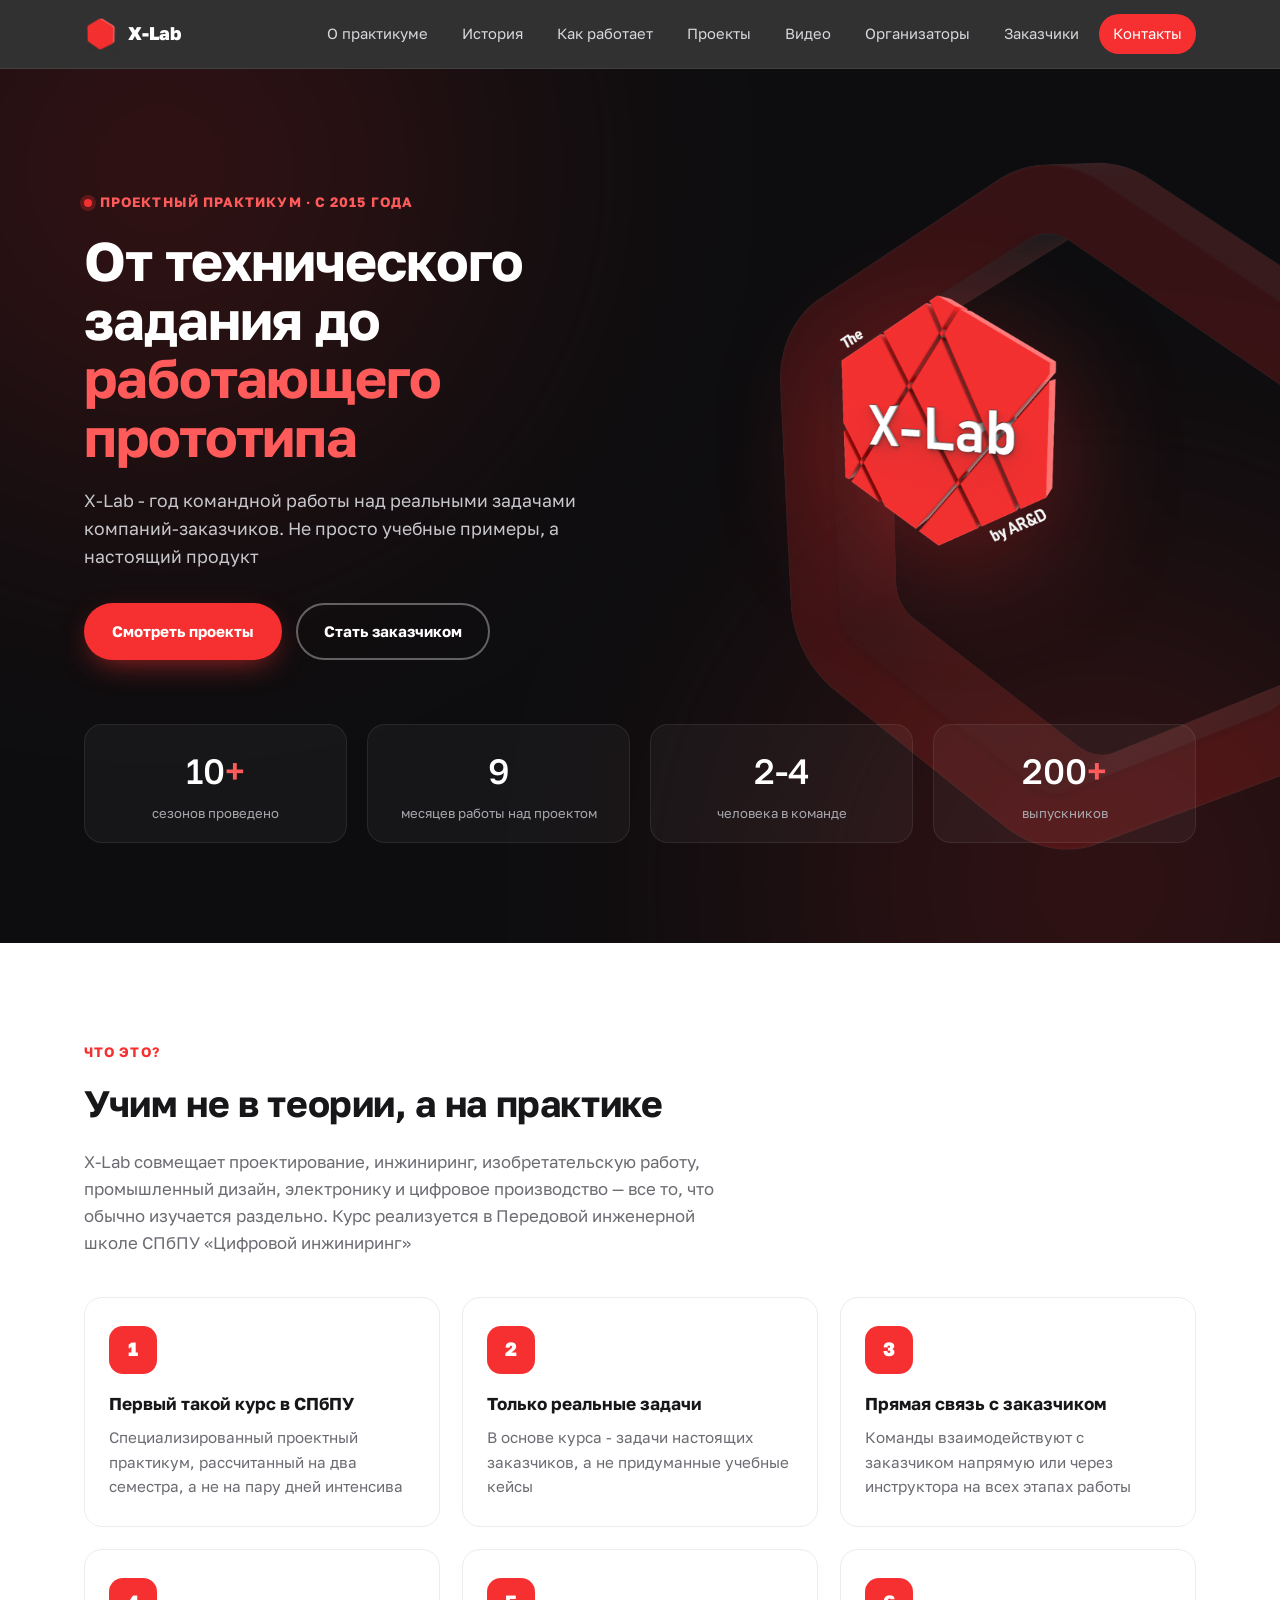
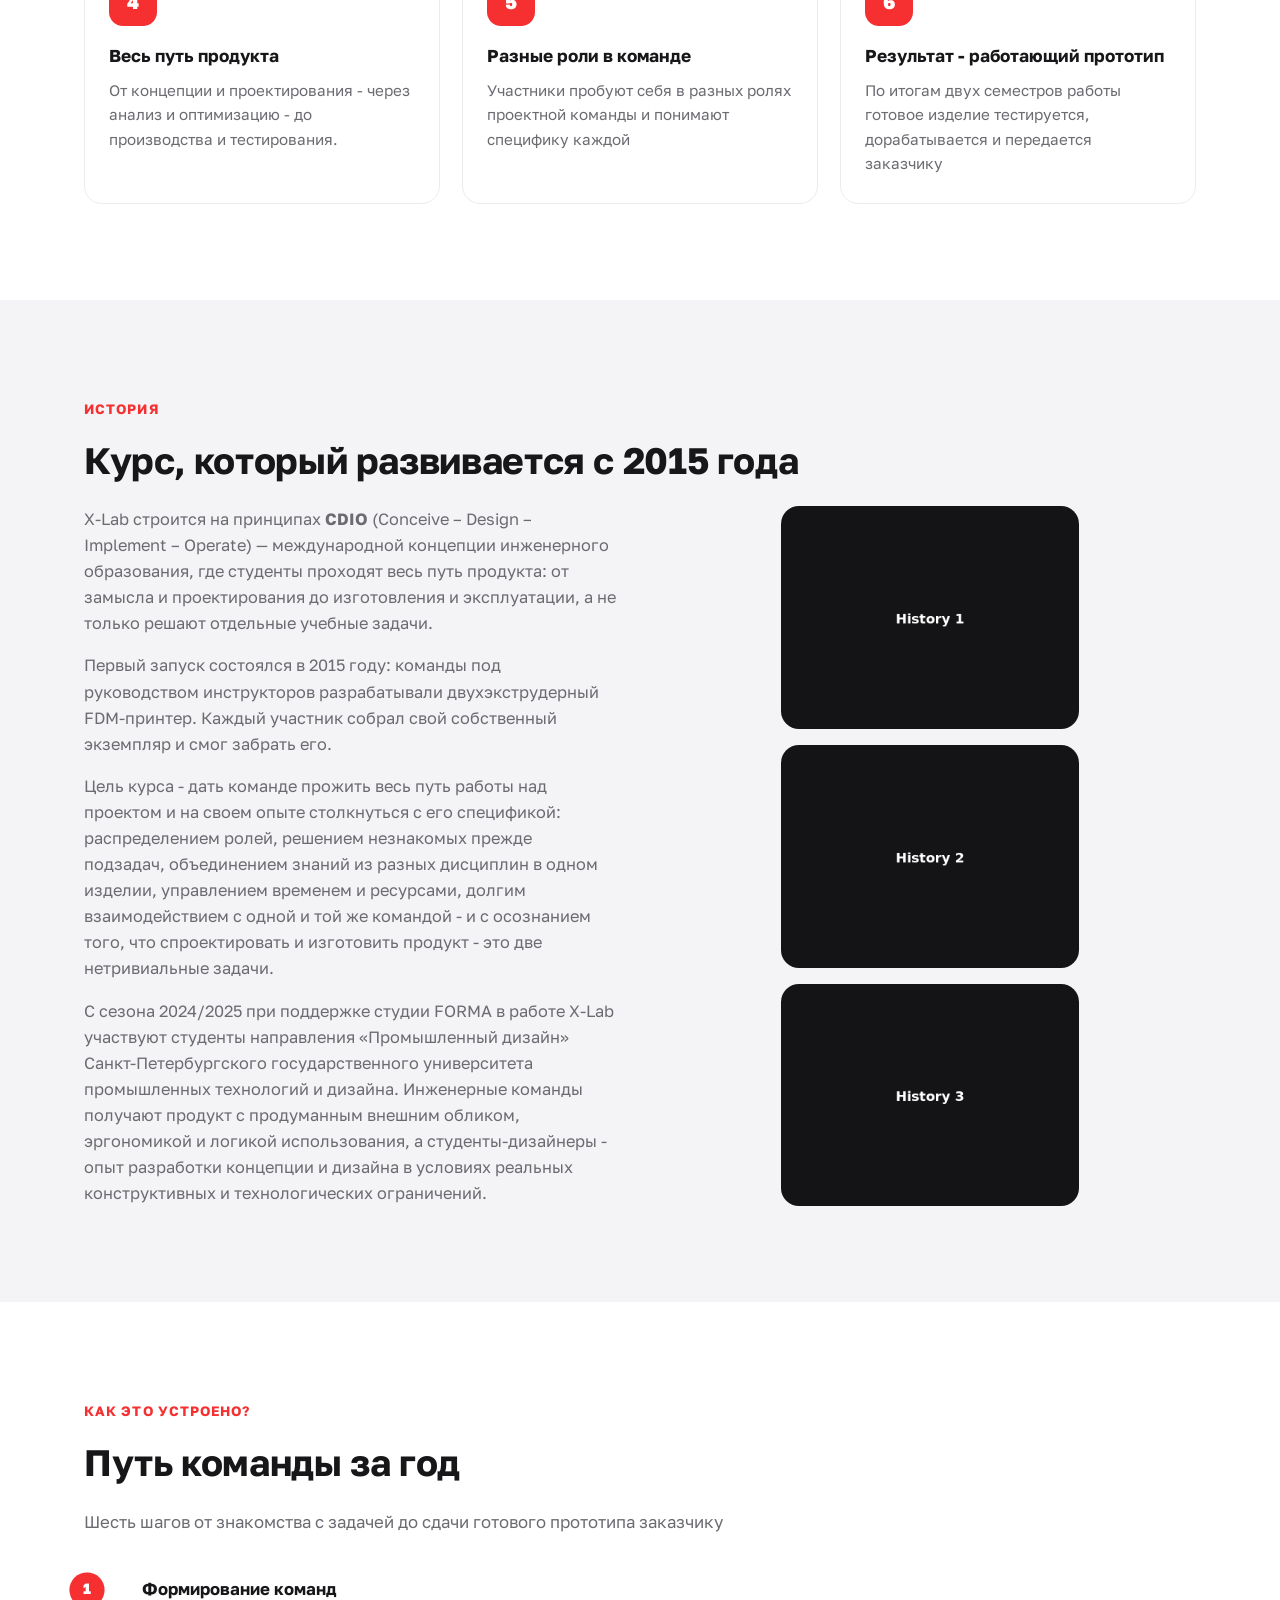
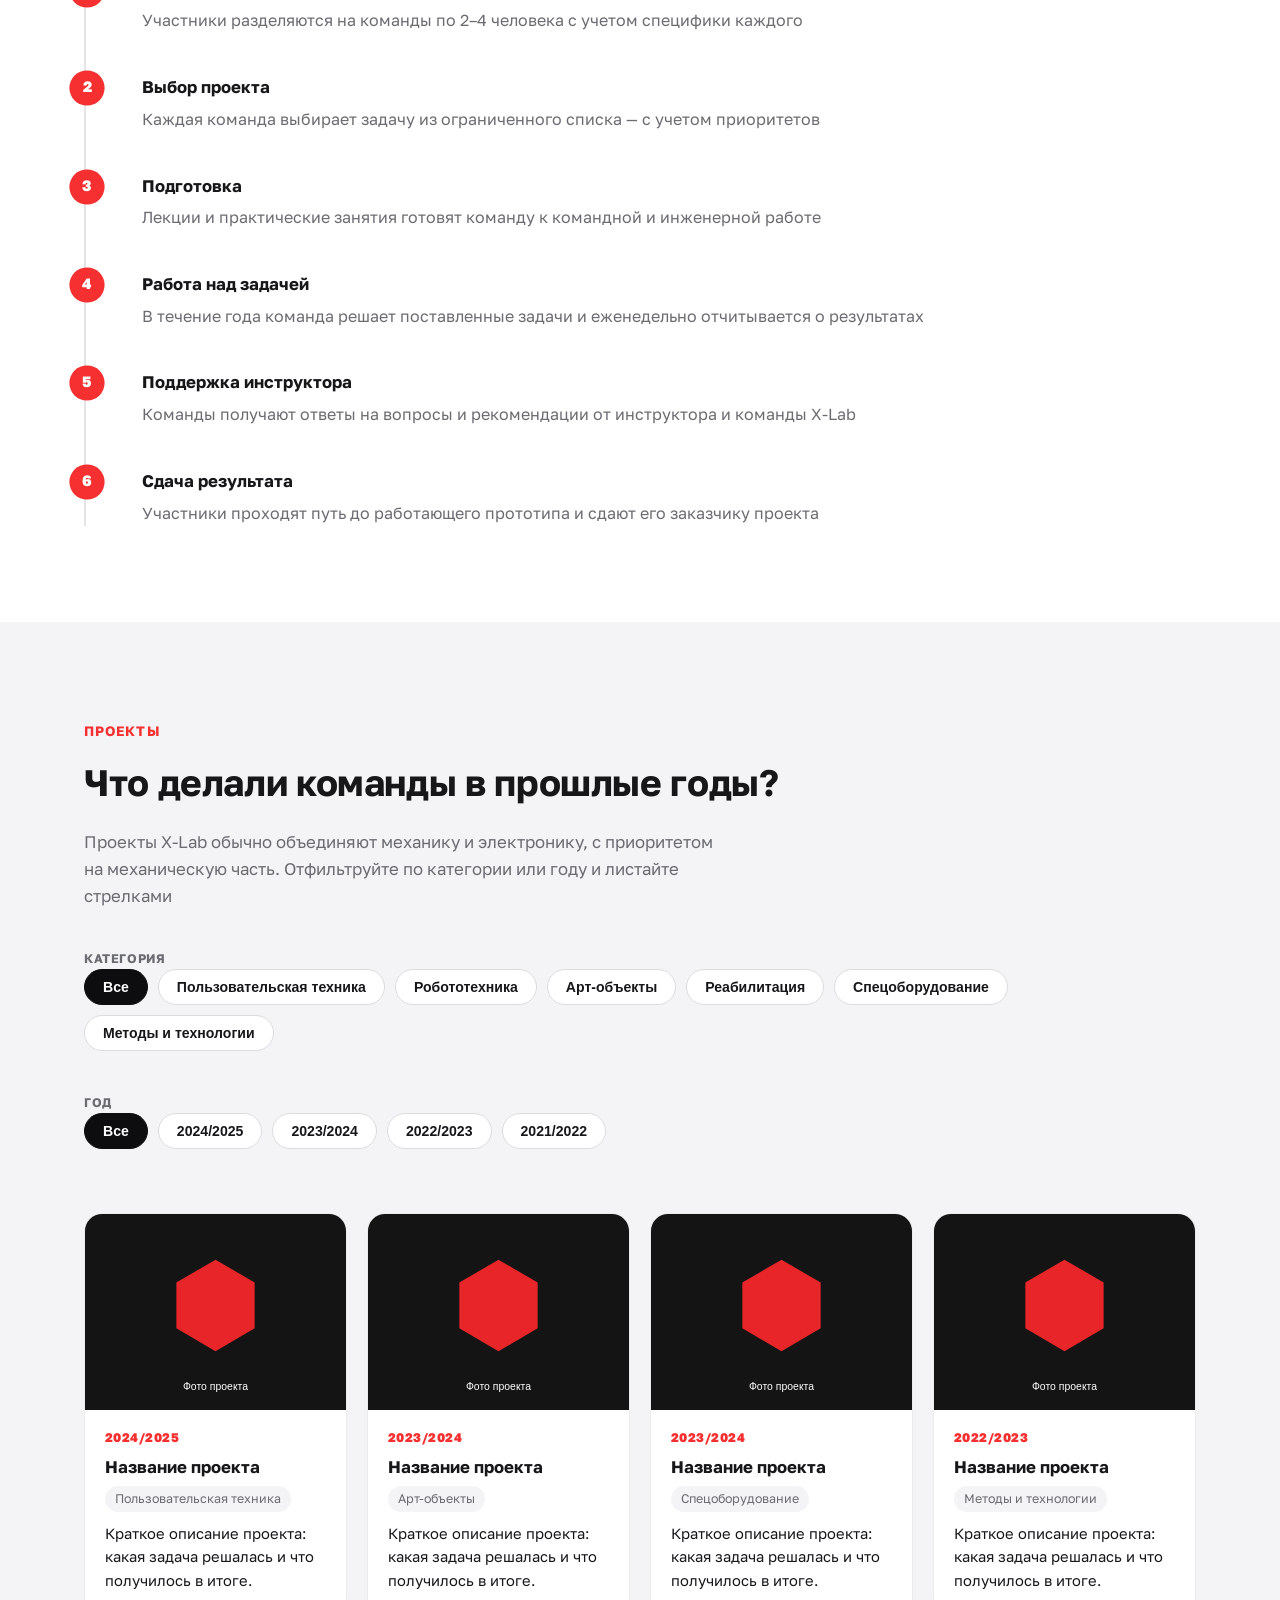
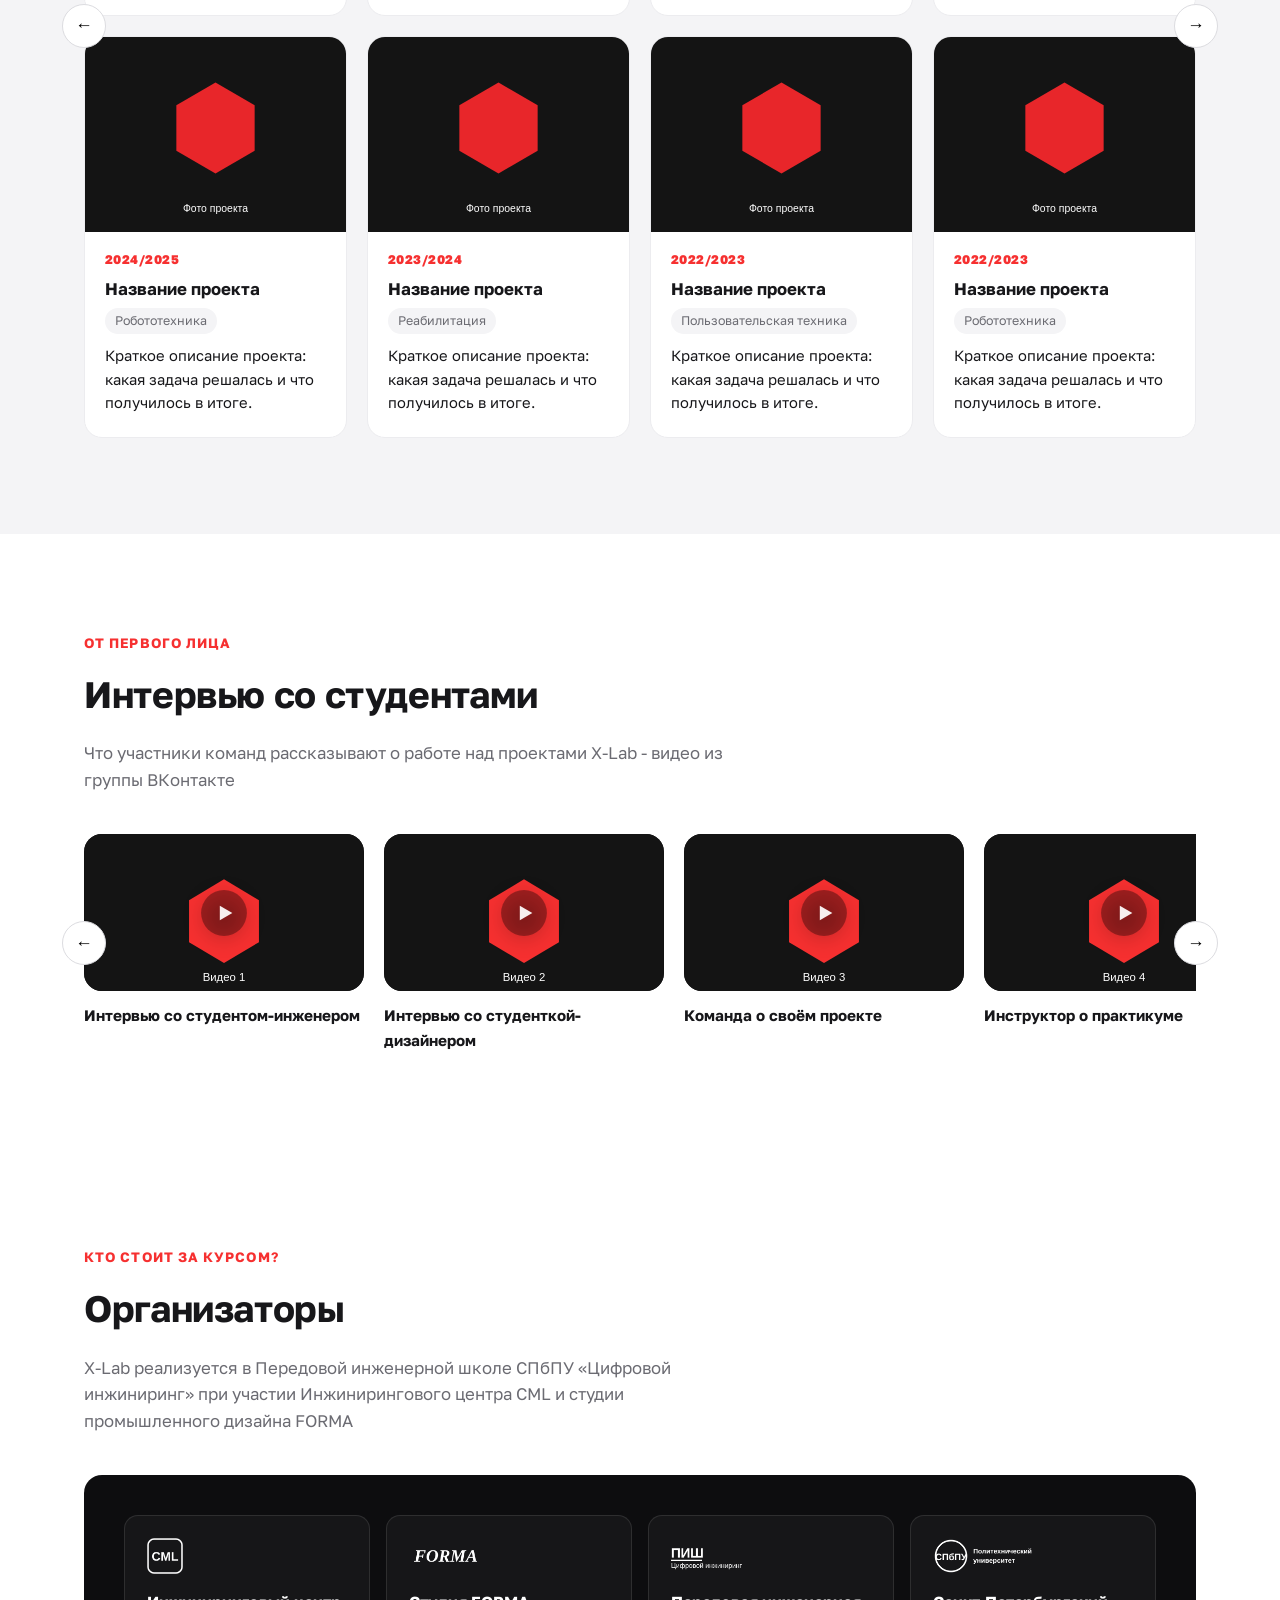
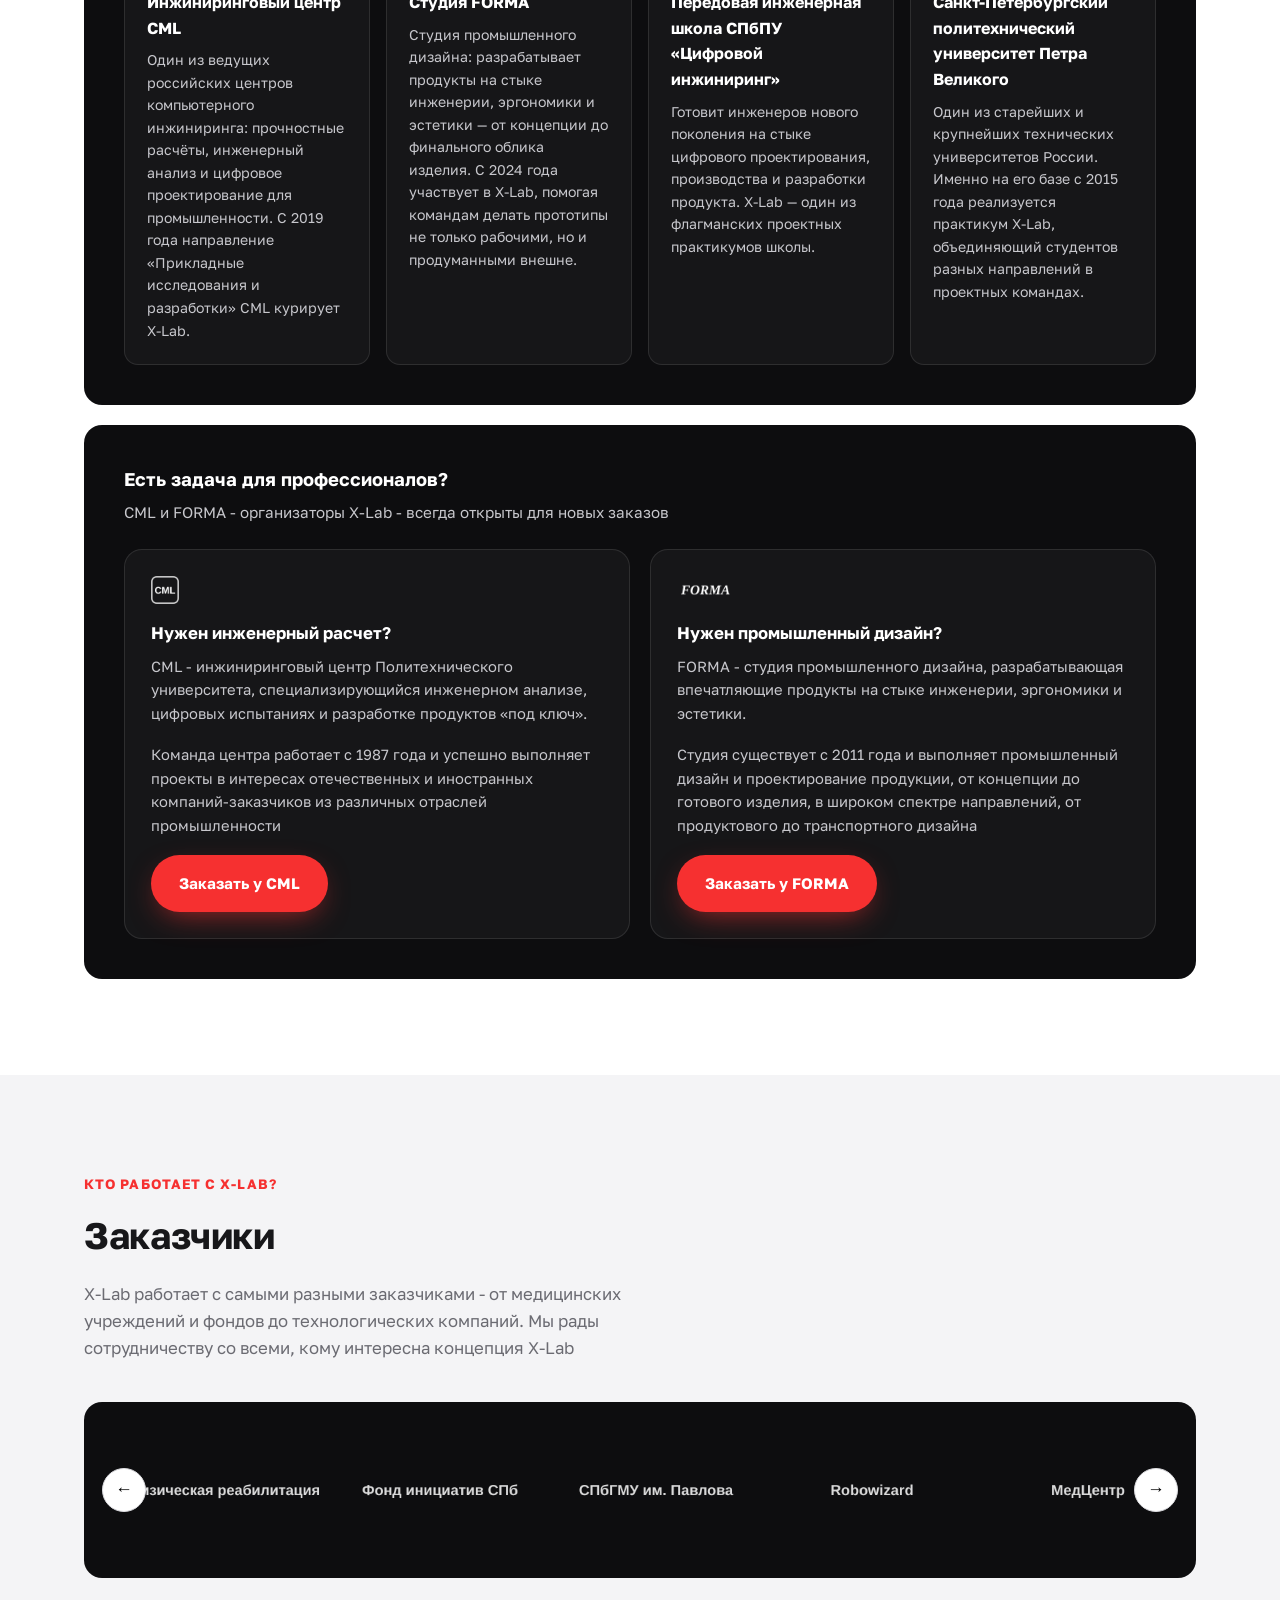
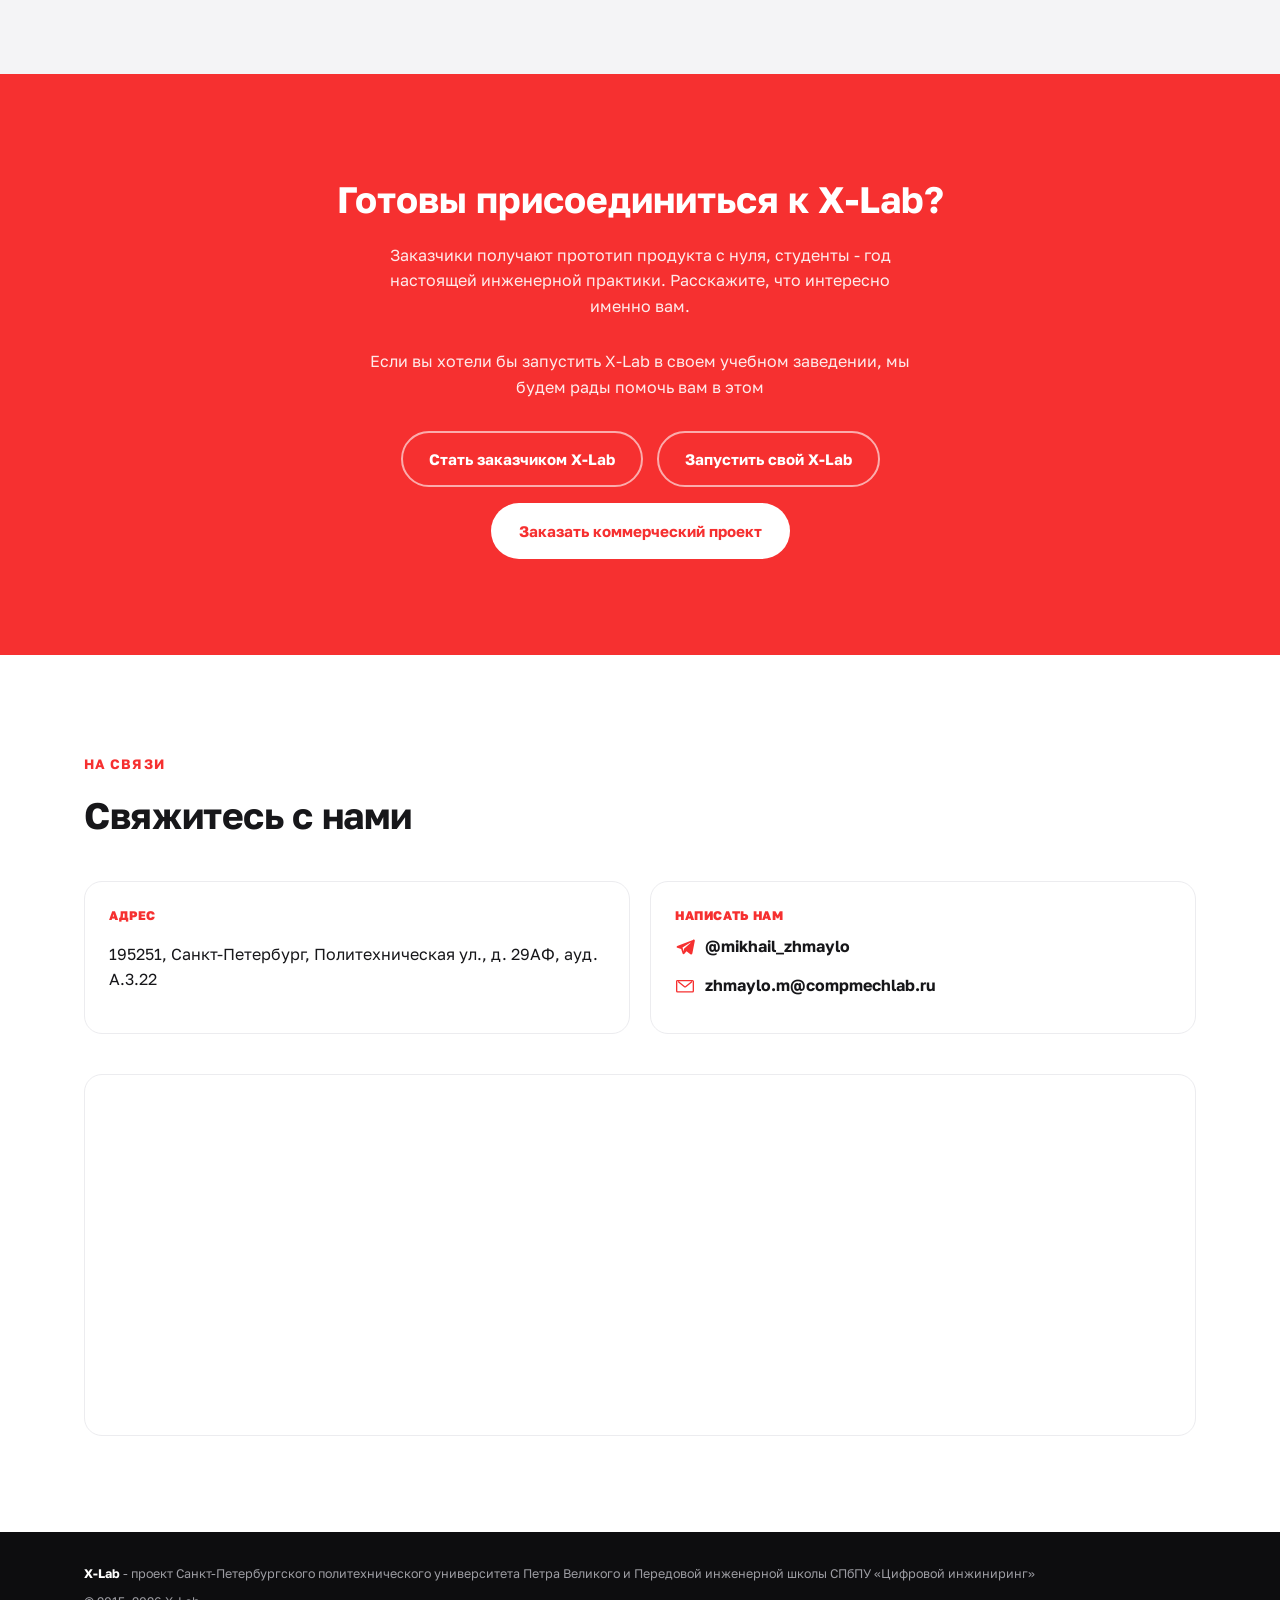
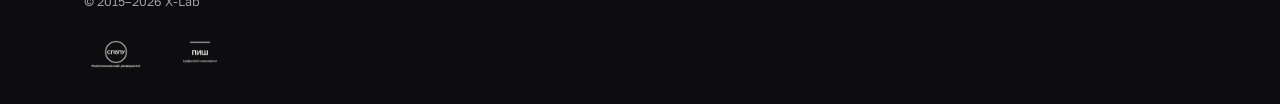
==== commit 4785de53: "Update index.html" ====
--- a/index.html
+++ b/index.html
@@ -4,7 +4,7 @@
 <meta charset="UTF-8">
 <meta name="viewport" content="width=device-width, initial-scale=1.0">
 <title>X-Lab — проектный практикум</title>
-<meta name="description" content="X-Lab — проектный практикум, который проводит команды студентов от технического задания до реального прототипа продукта.">
+<meta name="description" content="X-Lab - проектный практикум, который проводит команды студентов от технического задания до реального прототипа продукта">
 <link rel="icon" href="assets/img/logo-icon.png" type="image/png">
 <link rel="preconnect" href="https://fonts.googleapis.com">
 <link rel="preconnect" href="https://fonts.gstatic.com" crossorigin>
@@ -42,7 +42,7 @@
       <div>
         <span class="eyebrow">Проектный практикум · с 2015 года</span>
         <h1>От технического задания до <span class="accent">работающего прототипа</span></h1>
-        <p class="lead">X-Lab — это год командной инженерной работы над реальными задачами реальных заказчиков. Не учебные примеры, а настоящий продукт на выходе.</p>
+        <p class="lead">X-Lab - год командной работы над реальными задачами компаний-заказчиков. Не просто учебные примеры, а настоящий продукт</p>
         <div class="btn-row">
           <a class="btn btn-primary" href="#projects">Смотреть проекты</a>
           <a class="btn btn-ghost" href="#join">Стать заказчиком</a>
@@ -56,7 +56,7 @@
     <div class="stats">
       <div class="stat"><div class="num"><span class="count" data-target="10">10</span><span class="plus">+</span></div><div class="label">сезонов проведено</div></div>
       <div class="stat"><div class="num"><span class="count" data-target="9">9</span></div><div class="label">месяцев работы над проектом</div></div>
-      <div class="stat"><div class="num">2–4</div><div class="label">человека в команде</div></div>
+      <div class="stat"><div class="num">2-4</div><div class="label">человека в команде</div></div>
       <div class="stat"><div class="num"><span class="count" data-target="200">200</span><span class="plus">+</span></div><div class="label">выпускников</div></div>
     </div>
   </div>
@@ -64,40 +64,40 @@
 
 <section id="about">
   <div class="container">
-    <span class="kicker reveal">Что это</span>
-    <h2 class="section-title reveal">Учим не в теории, а на реальном продукте</h2>
-    <p class="section-lead reveal">Курс совмещает цифровое проектирование, инжиниринг, изобретательскую работу и цифровое производство — всё то, что обычно изучается по отдельности. Реализуется в Передовой инженерной школе СПбПУ «Цифровой инжиниринг».</p>
+    <span class="kicker reveal">Что это?</span>
+    <h2 class="section-title reveal">Учим не в теории, а на практике</h2>
+    <p class="section-lead reveal">X-Lab совмещает проектирование, инжиниринг, изобретательскую работу, промышленный дизайн, электронику и цифровое производство — все то, что обычно изучается раздельно. Курс реализуется в Передовой инженерной школе СПбПУ «Цифровой инжиниринг»</p>
 
     <div class="feature-grid">
       <div class="feature-card reveal">
         <div class="icon">1</div>
         <h3>Первый такой курс в СПбПУ</h3>
-        <p>Специализированный проектный практикум, рассчитанный на целый учебный год — а не на пару недель интенсива.</p>
+        <p>Специализированный проектный практикум, рассчитанный на два семестра, а не на пару дней интенсива</p>
       </div>
       <div class="feature-card reveal">
         <div class="icon">2</div>
         <h3>Только реальные задачи</h3>
-        <p>В основе курса — задачи настоящих заказчиков, а не придуманные учебные кейсы.</p>
+        <p>В основе курса - задачи настоящих заказчиков, а не придуманные учебные кейсы</p>
       </div>
       <div class="feature-card reveal">
         <div class="icon">3</div>
         <h3>Прямая связь с заказчиком</h3>
-        <p>Команды взаимодействуют с заказчиком напрямую или через инструктора на всех этапах работы.</p>
+        <p>Команды взаимодействуют с заказчиком напрямую или через инструктора на всех этапах работы</p>
       </div>
       <div class="feature-card reveal">
         <div class="icon">4</div>
         <h3>Весь путь продукта</h3>
-        <p>От концепции и проектирования — через анализ и оптимизацию — до производства и тестирования.</p>
+        <p>От концепции и проектирования - через анализ и оптимизацию - до производства и тестирования.</p>
       </div>
       <div class="feature-card reveal">
         <div class="icon">5</div>
         <h3>Разные роли в команде</h3>
-        <p>Участники пробуют себя в разных ролях проектной команды и понимают специфику каждой.</p>
+        <p>Участники пробуют себя в разных ролях проектной команды и понимают специфику каждой</p>
       </div>
       <div class="feature-card reveal">
         <div class="icon">6</div>
-        <h3>Результат — рабочий прототип</h3>
-        <p>По итогам года готовое изделие тестируется, дорабатывается и передаётся заказчику.</p>
+        <h3>Результат - работающий прототип</h3>
+        <p>По итогам двух семестров работы готовое изделие тестируется, дорабатывается и передается заказчику</p>
       </div>
     </div>
   </div>
@@ -105,14 +105,14 @@
 
 <section id="history" class="alt">
   <div class="container">
-    <span class="kicker reveal">Истоки</span>
-    <h2 class="section-title reveal">Курс, который растёт с 2015 года</h2>
+    <span class="kicker reveal">История</span>
+    <h2 class="section-title reveal">Курс, который развивается с 2015 года</h2>
     <div class="history-grid">
       <div class="history-text">
         <p class="reveal">X-Lab строится на принципах <strong>CDIO</strong> (Conceive – Design – Implement – Operate) — международной концепции инженерного образования, где студенты проходят весь путь продукта: от замысла и проектирования до изготовления и эксплуатации, а не только решают отдельные учебные задачи.</p>
-        <p class="reveal">Первый запуск состоялся в 2015 году: тогда команды разрабатывали двухэкструдерный FDM-принтер, и каждый участник в итоге собрал свой собственный экземпляр и забрал его себе.</p>
-        <p class="reveal">Цель курса — дать команде прожить весь долгий путь работы над проектом и на своём опыте столкнуться с его спецификой: распределением ролей, решением незнакомых прежде подзадач, объединением знаний из разных дисциплин в одном изделии, управлением временем и ресурсами, долгим взаимодействием с одной и той же командой — и с осознанием того, что спроектировать и изготовить продукт — это две разные, каждая по-своему нетривиальные задачи.</p>
-        <p class="reveal">С сезона 2024/2025 при поддержке студии FORMA в X-Lab участвуют студенты направления «Промышленный дизайн» Санкт-Петербургского государственного университета промышленных технологий и дизайна. Инженерные команды получают продукт с продуманным внешним обликом, эргономикой и логикой использования, а студенты-дизайнеры — опыт разработки концепции и дизайна в условиях реальных конструктивных и технологических ограничений.</p>
+        <p class="reveal">Первый запуск состоялся в 2015 году: команды под руководством инструкторов разрабатывали двухэкструдерный FDM-принтер. Каждый участник собрал свой собственный экземпляр и смог забрать его.</p>
+        <p class="reveal">Цель курса - дать команде прожить весь путь работы над проектом и на своем опыте столкнуться с его спецификой: распределением ролей, решением незнакомых прежде подзадач, объединением знаний из разных дисциплин в одном изделии, управлением временем и ресурсами, долгим взаимодействием с одной и той же командой - и с осознанием того, что спроектировать и изготовить продукт - это две нетривиальные задачи.</p>
+        <p class="reveal">С сезона 2024/2025 при поддержке студии FORMA в работе X-Lab участвуют студенты направления «Промышленный дизайн» Санкт-Петербургского государственного университета промышленных технологий и дизайна. Инженерные команды получают продукт с продуманным внешним обликом, эргономикой и логикой использования, а студенты-дизайнеры - опыт разработки концепции и дизайна в условиях реальных конструктивных и технологических ограничений.</p>
       </div>
       <div class="history-photos reveal">
         <img src="assets/img/history-1.png" alt="X-Lab: фото из истории курса">
@@ -125,34 +125,34 @@
 
 <section id="how">
   <div class="container">
-    <span class="kicker reveal">Как это устроено</span>
-    <h2 class="section-title reveal">Путь команды за один учебный год</h2>
-    <p class="section-lead reveal">Шесть шагов от знакомства с задачей до сдачи готового прототипа заказчику.</p>
+    <span class="kicker reveal">Как это устроено?</span>
+    <h2 class="section-title reveal">Путь команды за год</h2>
+    <p class="section-lead reveal">Шесть шагов от знакомства с задачей до сдачи готового прототипа заказчику</p>
 
     <div class="timeline">
       <div class="timeline-step reveal" data-step="1">
         <h3>Формирование команд</h3>
-        <p>Участники разделяются на команды по 2–4 человека с учётом специфики каждого.</p>
+        <p>Участники разделяются на команды по 2–4 человека с учетом специфики каждого</p>
       </div>
       <div class="timeline-step reveal" data-step="2">
         <h3>Выбор проекта</h3>
-        <p>Каждая команда выбирает задачу из ограниченного списка — с учётом приоритетов.</p>
+        <p>Каждая команда выбирает задачу из ограниченного списка — с учетом приоритетов</p>
       </div>
       <div class="timeline-step reveal" data-step="3">
         <h3>Подготовка</h3>
-        <p>Лекции и практические занятия готовят команду к командной и инженерной работе.</p>
+        <p>Лекции и практические занятия готовят команду к командной и инженерной работе</p>
       </div>
       <div class="timeline-step reveal" data-step="4">
         <h3>Работа над задачей</h3>
-        <p>В течение года команда решает поставленные задачи и еженедельно отчитывается о результатах.</p>
+        <p>В течение года команда решает поставленные задачи и еженедельно отчитывается о результатах</p>
       </div>
       <div class="timeline-step reveal" data-step="5">
         <h3>Поддержка инструктора</h3>
-        <p>Команды получают рекомендации по техническим сложностям и инженерным ограничениям.</p>
+        <p>Команды получают ответы на вопросы и рекомендации от инструктора и команды X-Lab</p>
       </div>
       <div class="timeline-step reveal" data-step="6">
         <h3>Сдача результата</h3>
-        <p>Участники проходят путь до работающего прототипа и сдают его заказчику проекта.</p>
+        <p>Участники проходят путь до работающего прототипа и сдают его заказчику проекта</p>
       </div>
     </div>
   </div>
@@ -160,9 +160,9 @@
 
 <section id="projects" class="alt">
   <div class="container">
-    <span class="kicker reveal">Портфолио</span>
-    <h2 class="section-title reveal">Что делали команды в прошлые годы</h2>
-    <p class="section-lead reveal">Проекты X-Lab обычно объединяют механику и электронику — с приоритетом на механическую часть. Отфильтруйте по категории или году и листайте стрелками.</p>
+    <span class="kicker reveal">Проекты</span>
+    <h2 class="section-title reveal">Что делали команды в прошлые годы?</h2>
+    <p class="section-lead reveal">Проекты X-Lab обычно объединяют механику и электронику, с приоритетом на механическую часть. Отфильтруйте по категории или году и листайте стрелками</p>
 
     <div class="filter-group reveal">
       <div>
@@ -180,15 +180,15 @@
       <div class="carousel-track" id="projectGrid"></div>
       <button class="carousel-btn next" id="carouselNext" aria-label="Следующие проекты">&#8594;</button>
     </div>
-    <p class="projects-empty" id="projectsEmpty" hidden>Проекты с такими параметрами не найдены.</p>
+    <p class="projects-empty" id="projectsEmpty" hidden>Проекты с такими параметрами не найдены</p>
   </div>
 </section>
 
 <section id="videos">
   <div class="container">
-    <span class="kicker reveal">Из первых уст</span>
+    <span class="kicker reveal">От первого лица</span>
     <h2 class="section-title reveal">Интервью со студентами</h2>
-    <p class="section-lead reveal">Что участники команд рассказывают о работе над проектами X-Lab — видео из группы ВКонтакте.</p>
+    <p class="section-lead reveal">Что участники команд рассказывают о работе над проектами X-Lab - видео из группы ВКонтакте</p>
 
     <div class="logo-carousel">
       <button class="carousel-btn prev" id="videosPrev" aria-label="Предыдущие видео">&#8592;</button>
@@ -200,9 +200,9 @@
 
 <section id="organizers">
   <div class="container">
-    <span class="kicker reveal">Кто стоит за курсом</span>
+    <span class="kicker reveal">Кто стоит за курсом?</span>
     <h2 class="section-title reveal">Организаторы</h2>
-    <p class="section-lead reveal">X-Lab реализуется в Передовой инженерной школе СПбПУ «Цифровой инжиниринг» при участии Инжинирингового центра CML и студии промышленного дизайна FORMA.</p>
+    <p class="section-lead reveal">X-Lab реализуется в Передовой инженерной школе СПбПУ «Цифровой инжиниринг» при участии Инжинирингового центра CML и студии промышленного дизайна FORMA</p>
 
     <div class="logo-panel reveal">
       <div class="organizer-grid" id="organizersGrid"></div>
@@ -210,20 +210,24 @@
 
     <div class="logo-panel services-panel reveal" id="hire">
       <div class="services-intro">
-        <h3>Работаете не только со студентами?</h3>
-        <p>CML и FORMA — участники команды X-Lab — открыты и для коммерческих заказов вне курса.</p>
+        <h3>Есть задача для профессионалов?</h3>
+        <p>CML и FORMA - организаторы X-Lab - всегда открыты для новых заказов</p>
       </div>
       <div class="services-callout">
         <div class="service-card">
           <img class="service-logo" src="assets/img/organizers/compmechlab.png" alt="CML">
-          <h3>Нужен инженерный расчёт?</h3>
-          <p>CML — инжиниринговый центр Политехнического университета, специализирующийся на прочностных расчётах и инженерном анализе. Работаем не только со студенческими, но и с профессиональными проектами — от расчёта конструкции до цифрового прототипирования.</p>
-          <a class="btn btn-primary" href="mailto:zhmaylo.m@compmechlab.ru?subject=Запрос на расчёт в CML">Заказать у CML</a>
+          <h3>Нужен инженерный расчет?</h3>
+          <p>CML - инжиниринговый центр Политехнического университета, специализирующийся инженерном анализе, цифровых испытаниях и разработке продуктов «под ключ».</p>
+		  <p>Команда центра работает с 1987 года и успешно выполняет проекты в интересах отечественных и иностранных компаний-заказчиков из различных отраслей промышленности</p>
+		  <p></p>
+          <a class="btn btn-primary" href="mailto:zhmaylo.m@compmechlab.ru?subject=Запрос на расчет в CML">Заказать у CML</a>
         </div>
         <div class="service-card">
           <img class="service-logo" src="assets/img/organizers/forma.png" alt="FORMA">
           <h3>Нужен промышленный дизайн?</h3>
-          <p>FORMA — студия промышленного дизайна, проектирующая продукты на стыке инженерии, эргономики и эстетики. Беремся за промышленный дизайн и проектирование продукции — от концепции до готового изделия, в том числе вне студенческих проектов.</p>
+          <p>FORMA - студия промышленного дизайна, разрабатывающая впечатляющие продукты на стыке инженерии, эргономики и эстетики.</p>
+		  <p>Студия существует с 2011 года и выполняет промышленный дизайн и проектирование продукции, от концепции до готового изделия, в широком спектре направлений, от продуктового до транспортного дизайна</p>
+		  <p></p>
           <a class="btn btn-primary" href="mailto:zhmaylo.m@compmechlab.ru?subject=Запрос на дизайн в FORMA">Заказать у FORMA</a>
         </div>
       </div>
@@ -233,9 +237,9 @@
 
 <section id="customers" class="alt">
   <div class="container">
-    <span class="kicker reveal">Кто с нами работал</span>
+    <span class="kicker reveal">Кто работает с X-Lab?</span>
     <h2 class="section-title reveal">Заказчики</h2>
-    <p class="section-lead reveal">X-Lab работает с самыми разными заказчиками — от медицинских учреждений и фондов до технологических компаний.</p>
+    <p class="section-lead reveal">X-Lab работает с самыми разными заказчиками - от медицинских учреждений и фондов до технологических компаний. Мы рады сотрудничеству со всеми, кому интересна концепция X-Lab</p>
 
     <div class="logo-panel reveal">
       <div class="logo-carousel">
@@ -250,7 +254,8 @@
 <section class="cta-band" id="join">
   <div class="container">
     <h2>Готовы присоединиться к X-Lab?</h2>
-    <p>Заказчики получают прототип продукта с нуля, студенты — год настоящей инженерной практики. Расскажите, что вам интересно.</p>
+    <p>Заказчики получают прототип продукта с нуля, студенты - год настоящей инженерной практики. Расскажите, что интересно именно вам.</p>
+	<p>Если вы хотели бы запустить X-Lab в своем учебном заведении, мы будем рады помочь вам в этом</p>
     <div class="btn-row">
       <a class="btn btn-ghost" href="mailto:zhmaylo.m@compmechlab.ru?subject=Хочу стать заказчиком X-Lab">Стать заказчиком X-Lab</a>
       <a class="btn btn-ghost" href="mailto:zhmaylo.m@compmechlab.ru?subject=Хочу запустить свой X-Lab">Запустить свой X-Lab</a>
@@ -269,7 +274,7 @@
     <div class="contact-grid">
       <div class="contact-card reveal">
         <div class="label">Адрес</div>
-        <p>195251, Санкт-Петербург, Политехническая ул., д. 29АФ, ауд. Г.3.10 (дирекция ПИШ СПбПУ)</p>
+        <p>195251, Санкт-Петербург, Политехническая ул., д. 29АФ, ауд. А.3.22</p>
       </div>
       <div class="contact-card reveal">
         <div class="label">Написать нам</div>
@@ -295,8 +300,8 @@
 <footer class="site-footer">
   <div class="container footer-inner">
     <div class="footer-text">
-      <p><strong>X-Lab</strong> — проект Санкт-Петербургского политехнического университета Петра Великого и Передовой инженерной школы СПбПУ «Цифровой инжиниринг».</p>
-      <p>© 2015–2026 X-Lab. Все права защищены.</p>
+      <p><strong>X-Lab</strong> - проект Санкт-Петербургского политехнического университета Петра Великого и Передовой инженерной школы СПбПУ «Цифровой инжиниринг»</p>
+      <p>© 2015–2026 X-Lab</p>
     </div>
     <div class="footer-logos">
       <img src="assets/img/footer/spbpu.png" alt="СПбПУ Петра Великого">
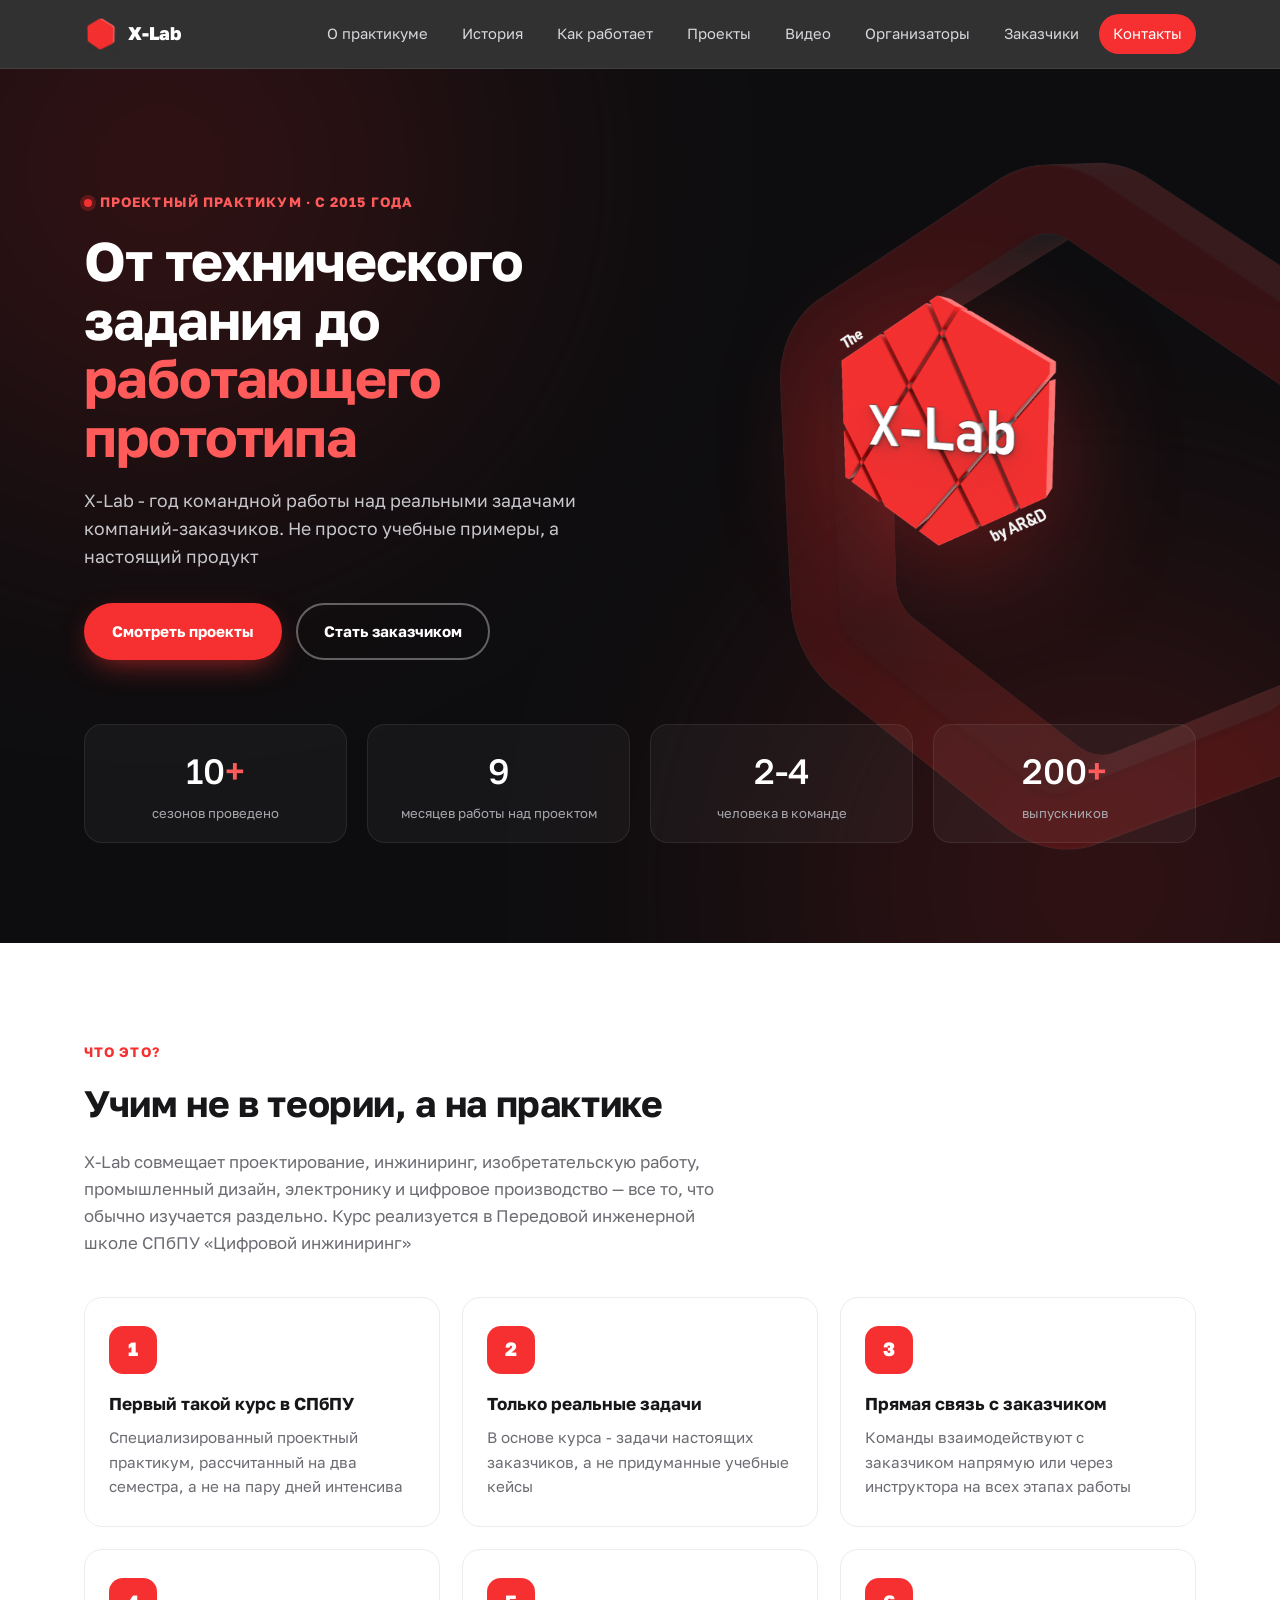
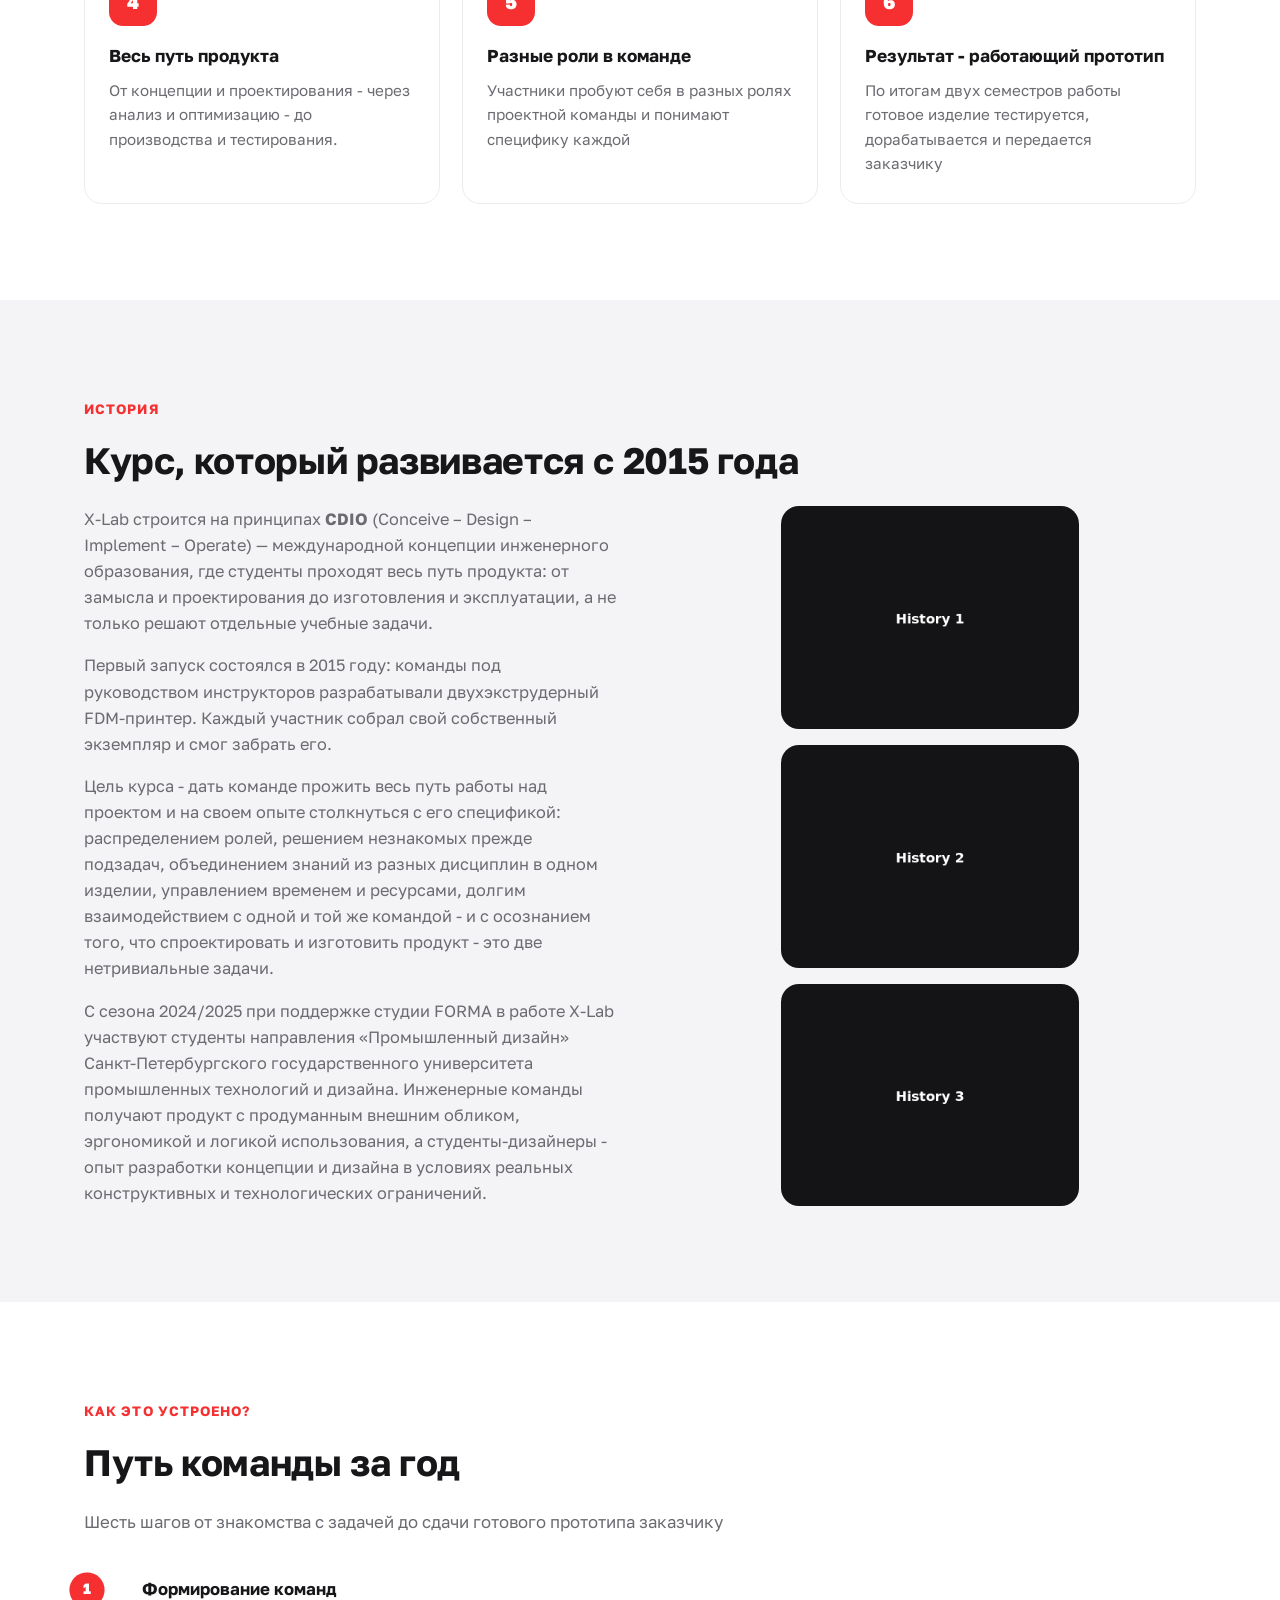
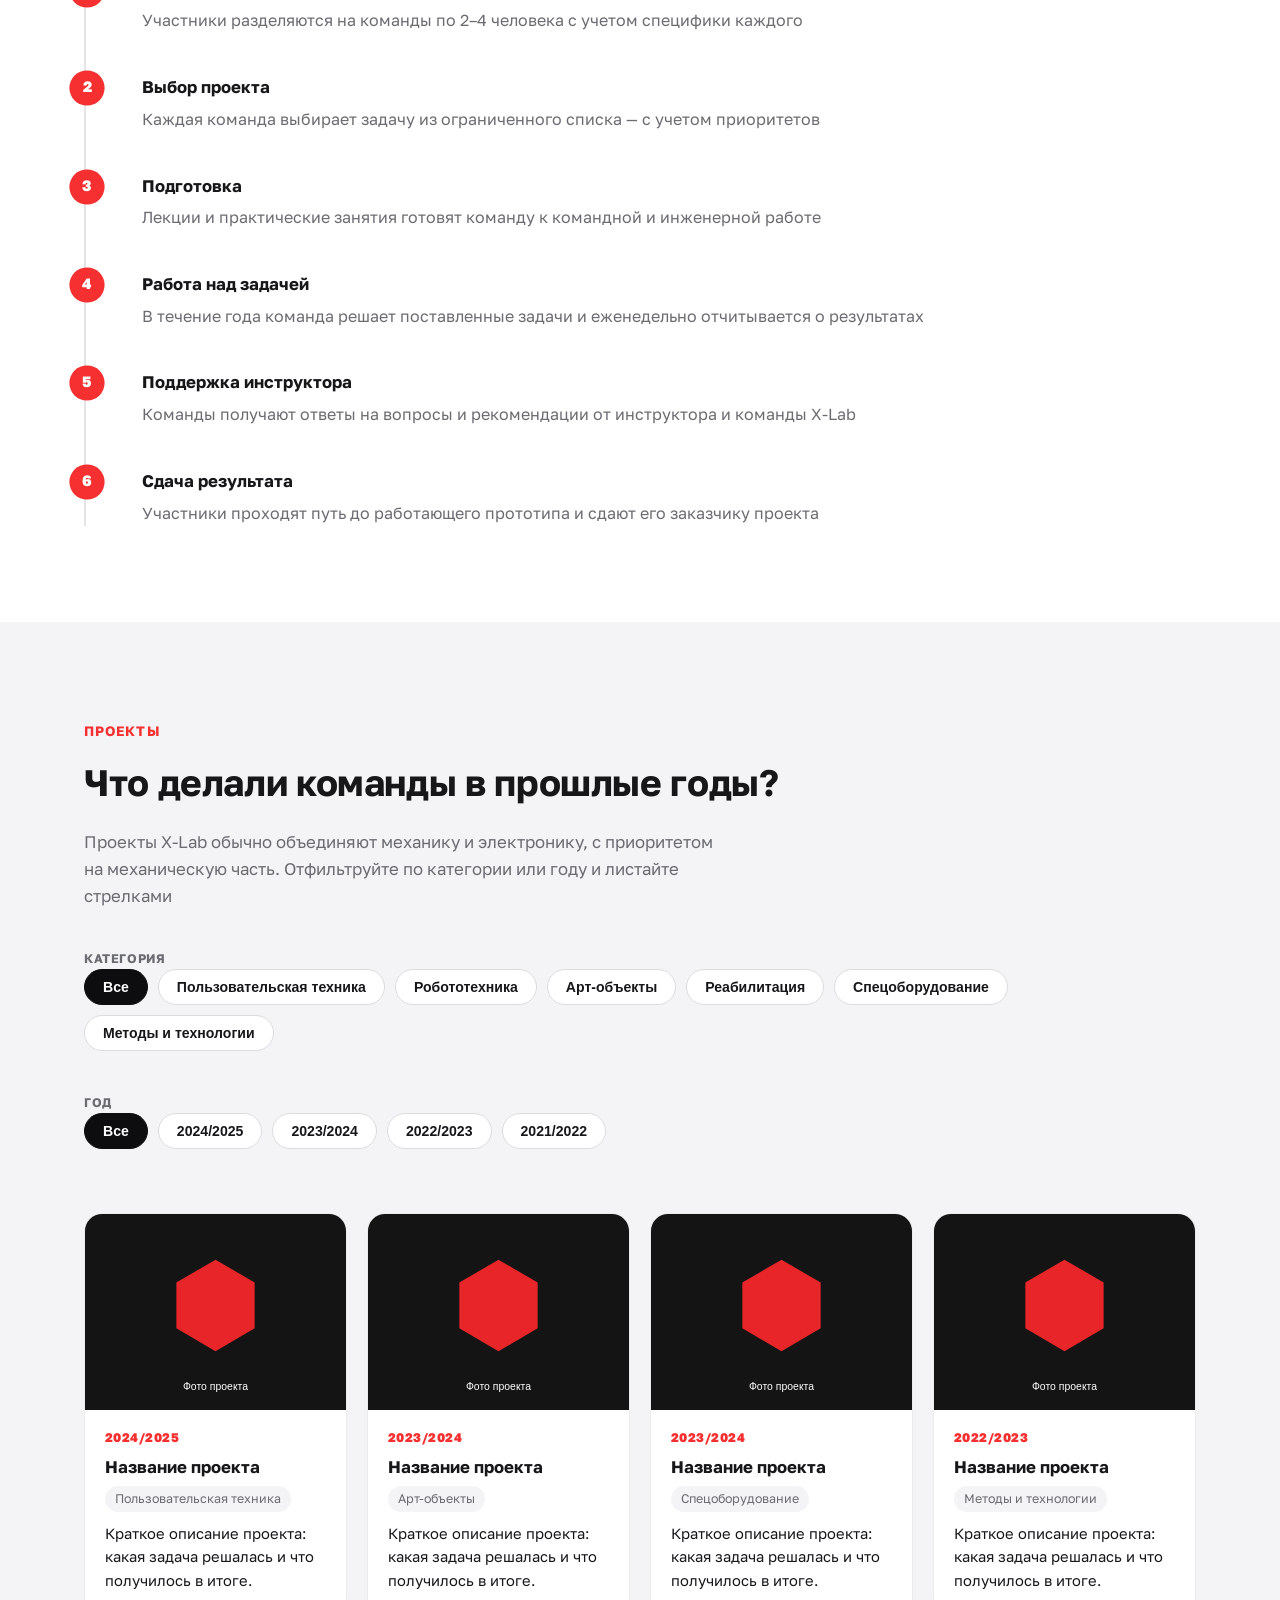
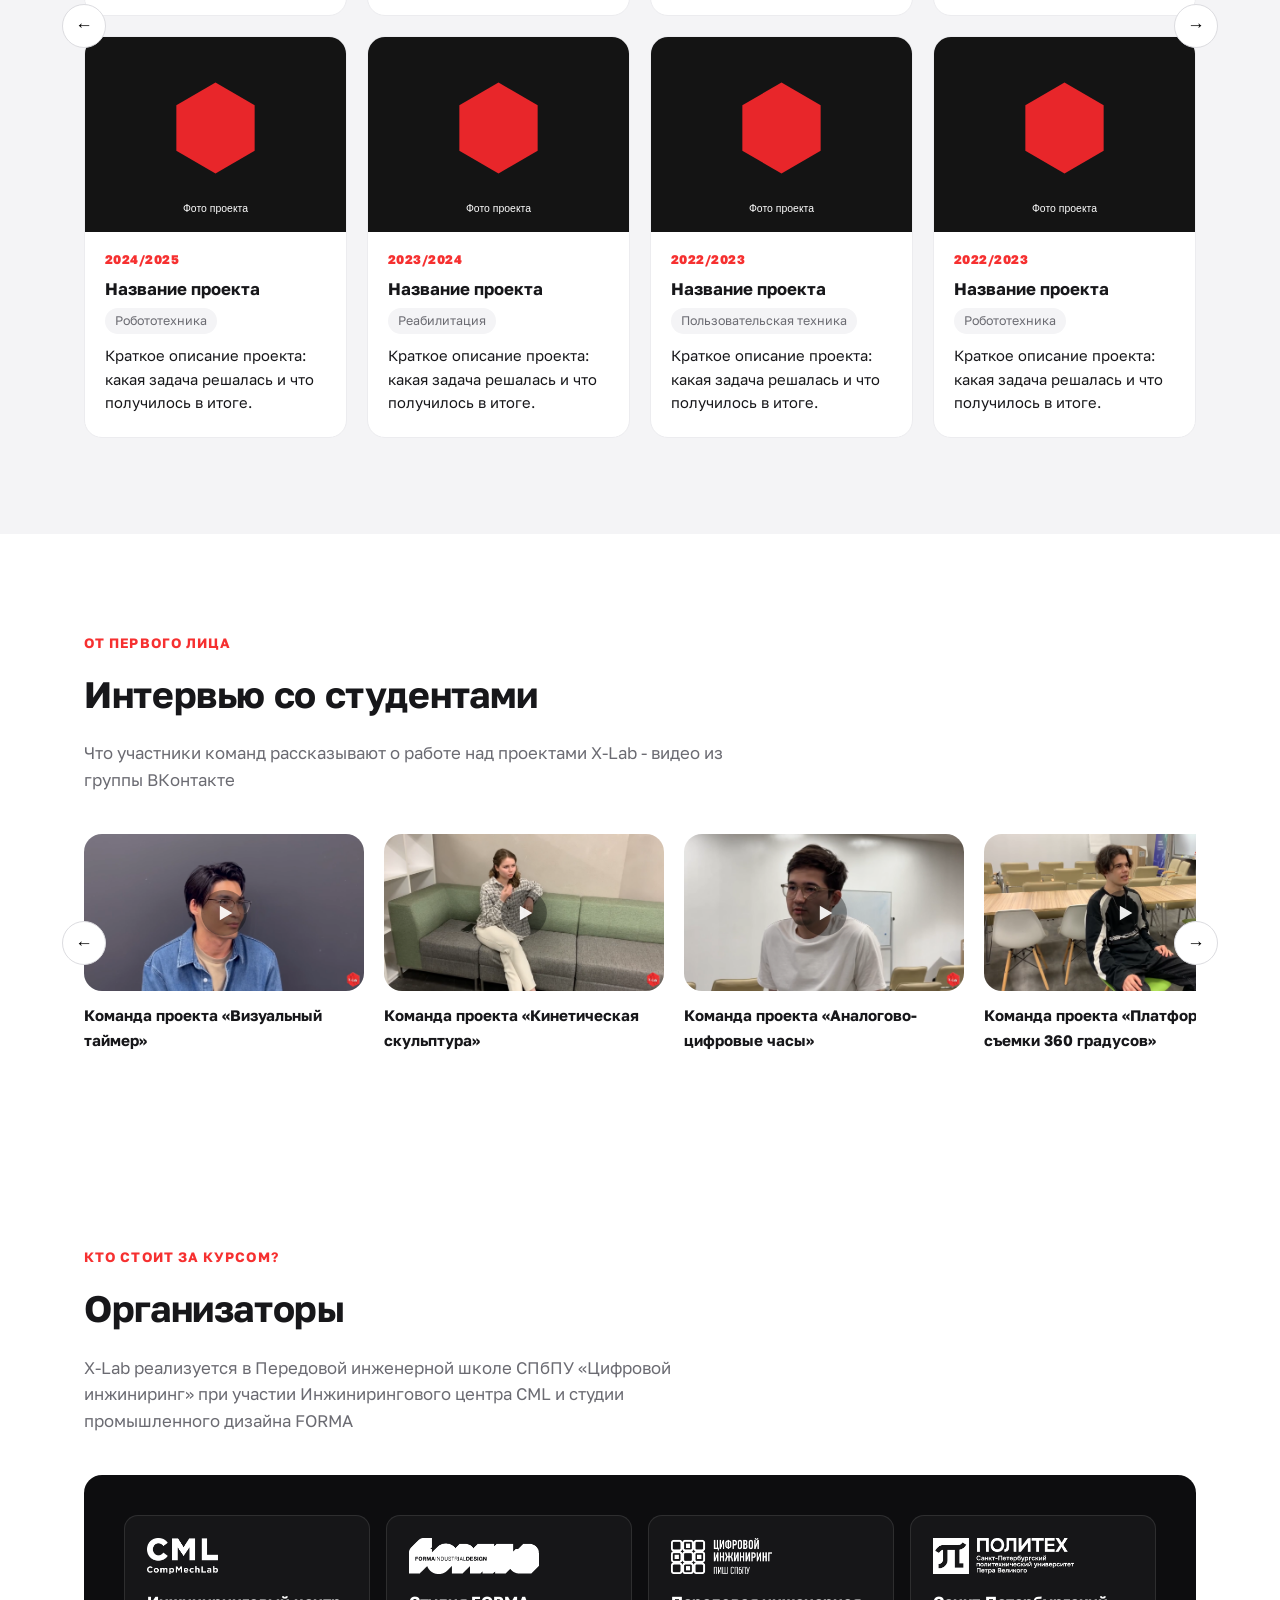
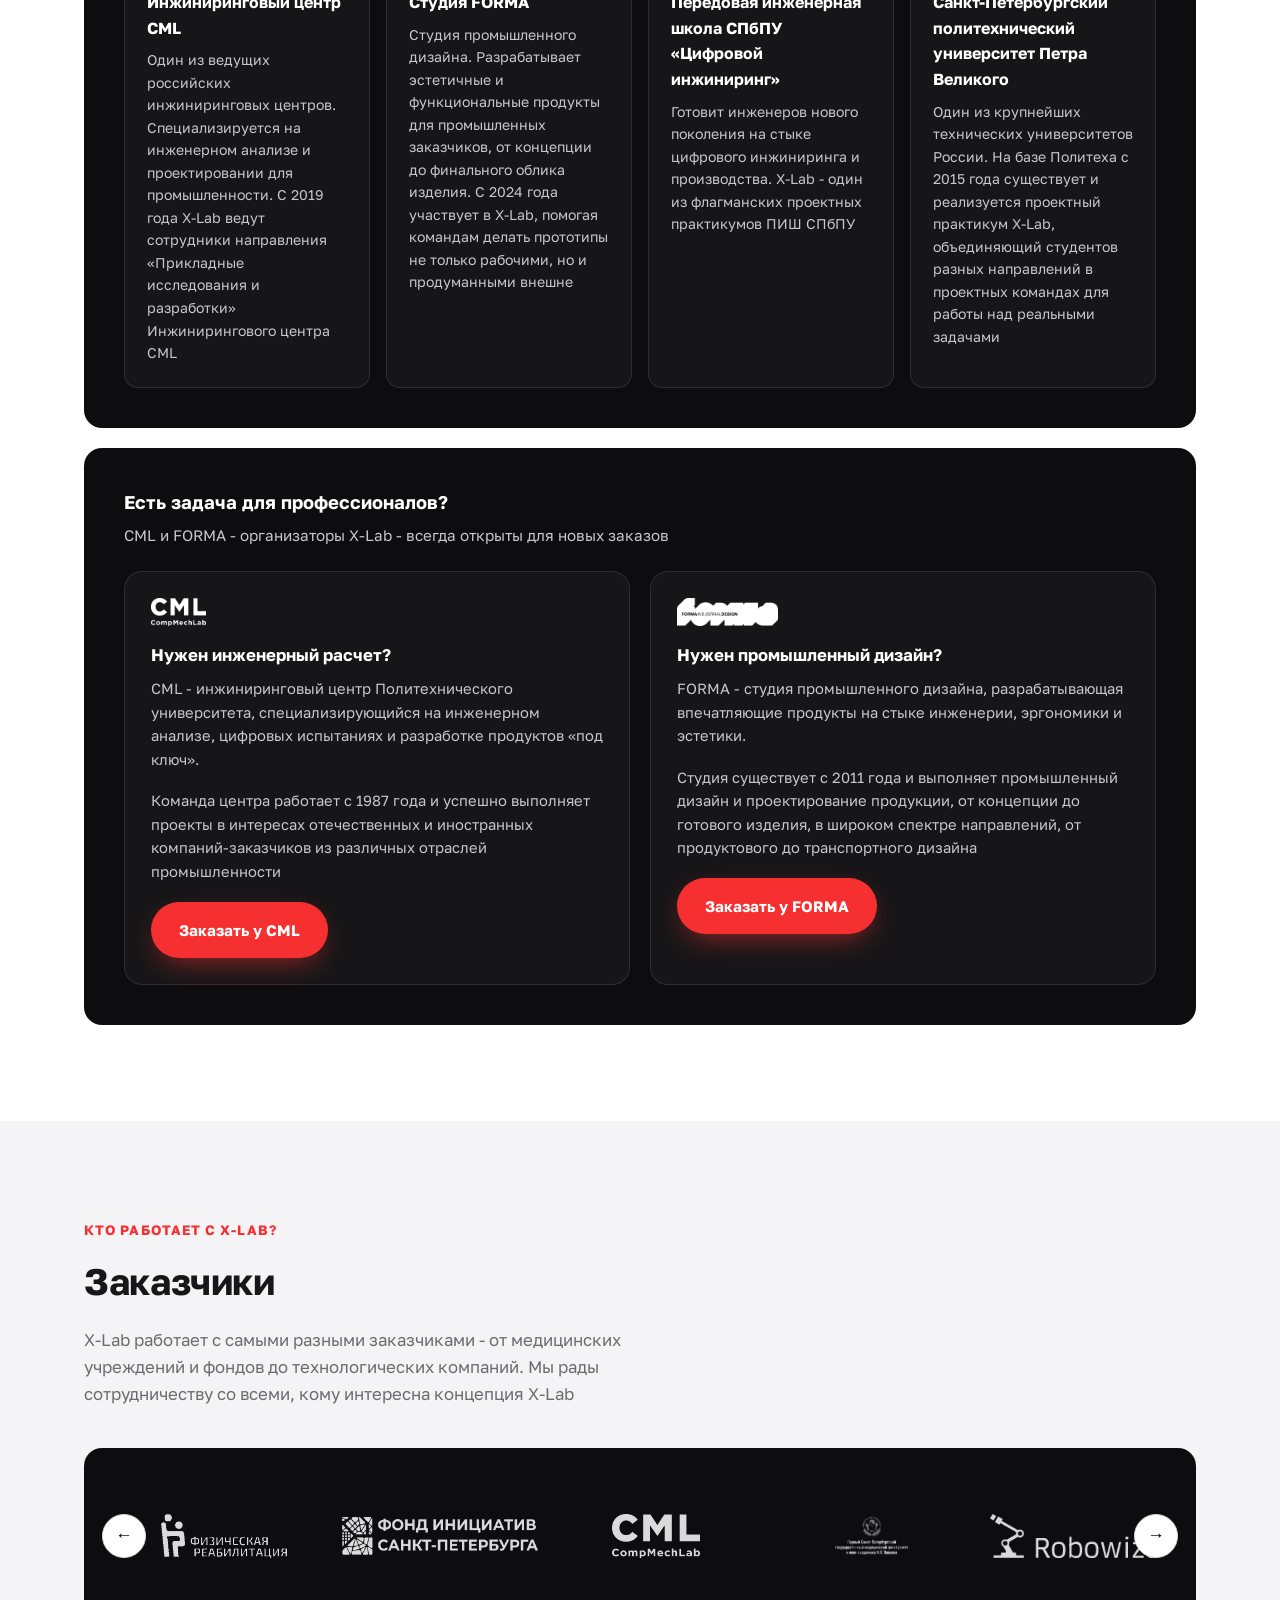
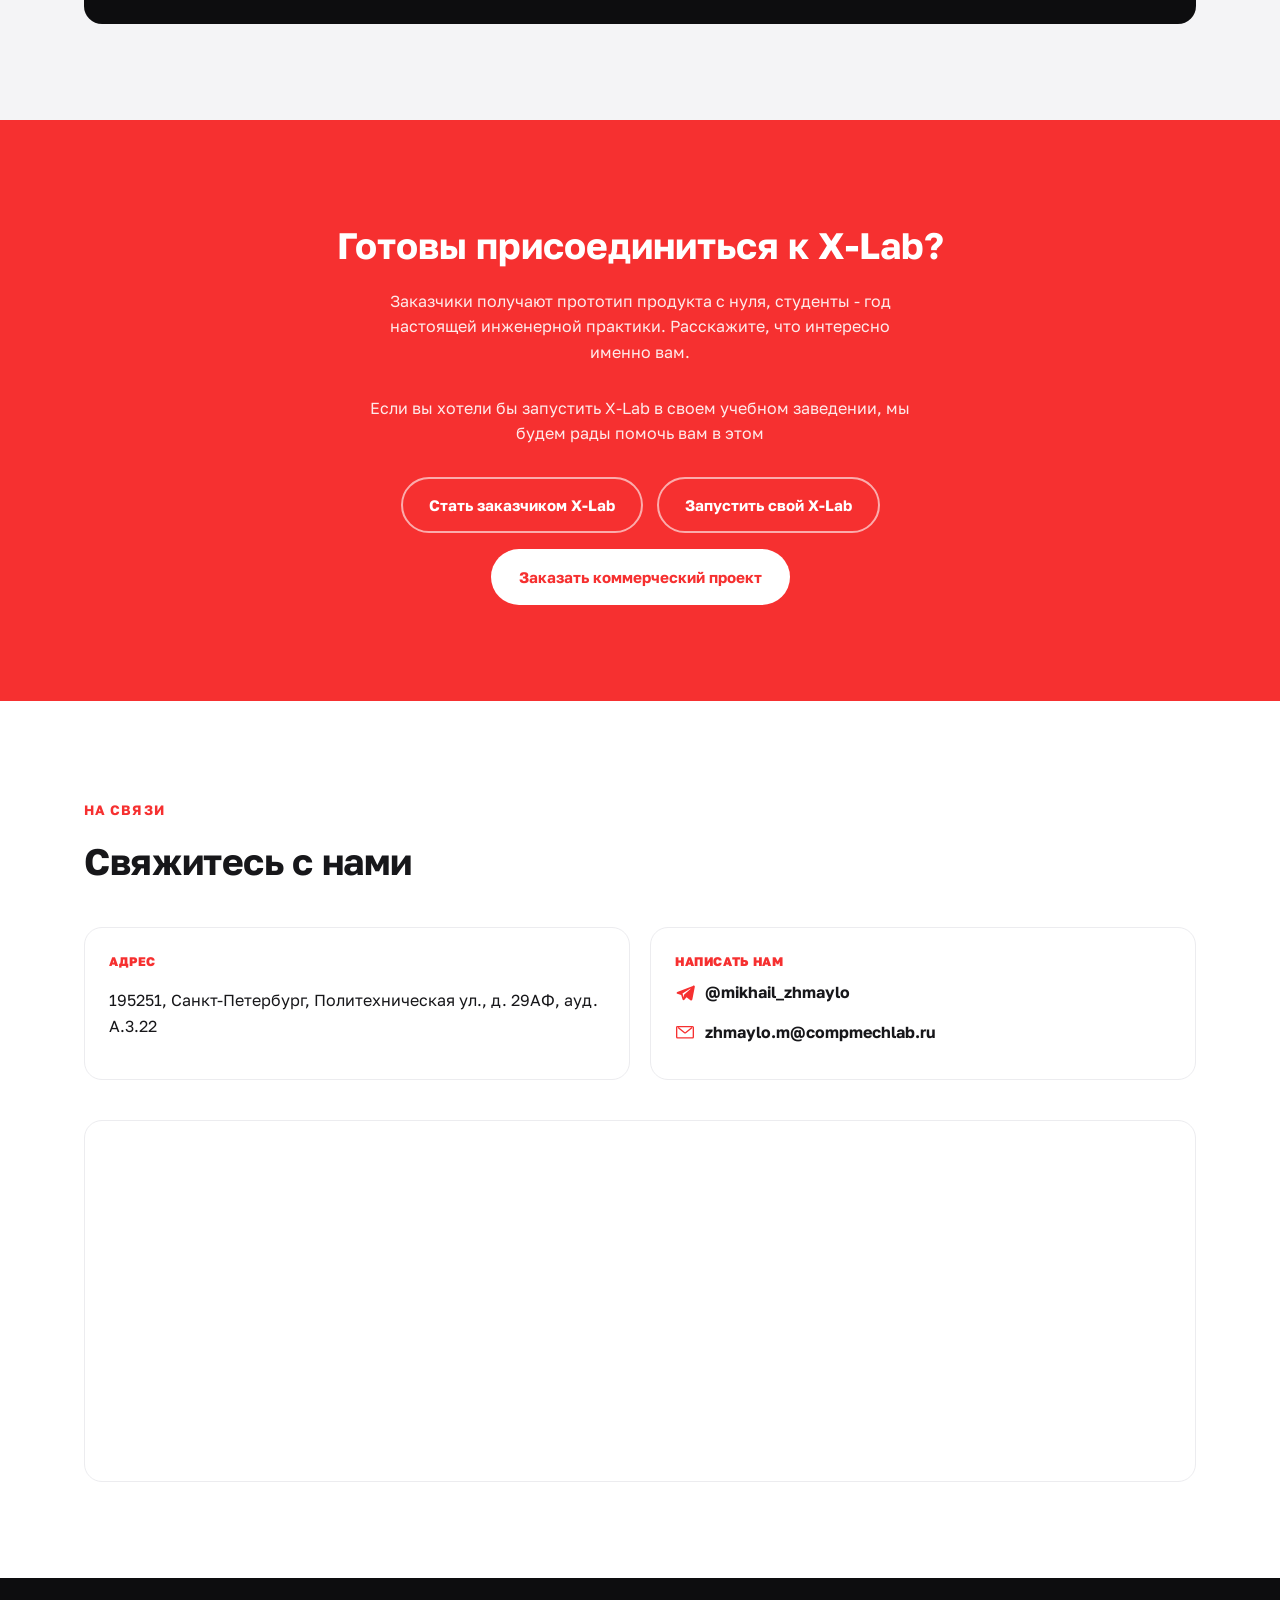
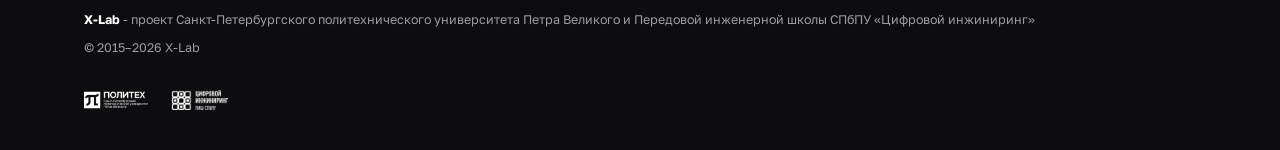
==== commit 2f0ceed5: "Fix duplicate video order numbers and CML description typo - data/videos.json: two entries shared or" ====
--- a/index.html
+++ b/index.html
@@ -217,7 +217,7 @@
         <div class="service-card">
           <img class="service-logo" src="assets/img/organizers/compmechlab.png" alt="CML">
           <h3>Нужен инженерный расчет?</h3>
-          <p>CML - инжиниринговый центр Политехнического университета, специализирующийся инженерном анализе, цифровых испытаниях и разработке продуктов «под ключ».</p>
+          <p>CML - инжиниринговый центр Политехнического университета, специализирующийся на инженерном анализе, цифровых испытаниях и разработке продуктов «под ключ».</p>
 		  <p>Команда центра работает с 1987 года и успешно выполняет проекты в интересах отечественных и иностранных компаний-заказчиков из различных отраслей промышленности</p>
 		  <p></p>
           <a class="btn btn-primary" href="mailto:zhmaylo.m@compmechlab.ru?subject=Запрос на расчет в CML">Заказать у CML</a>
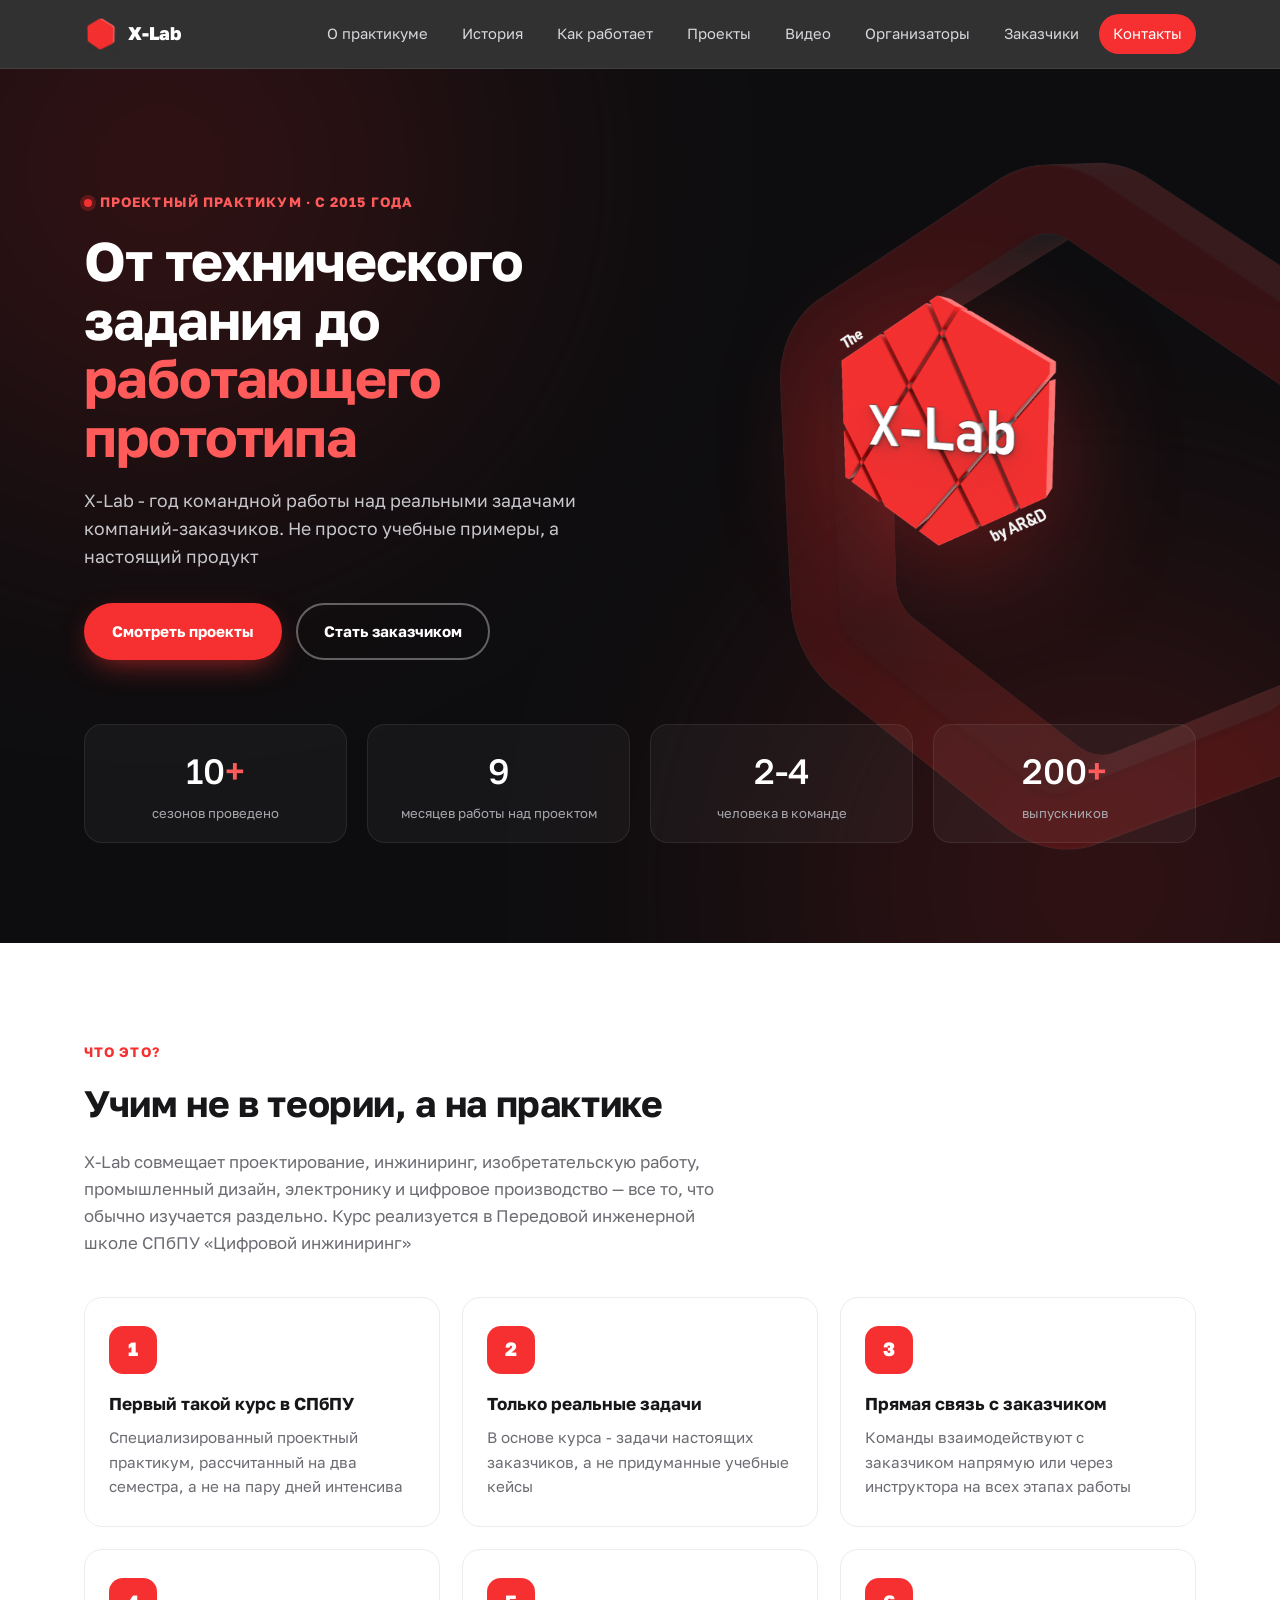
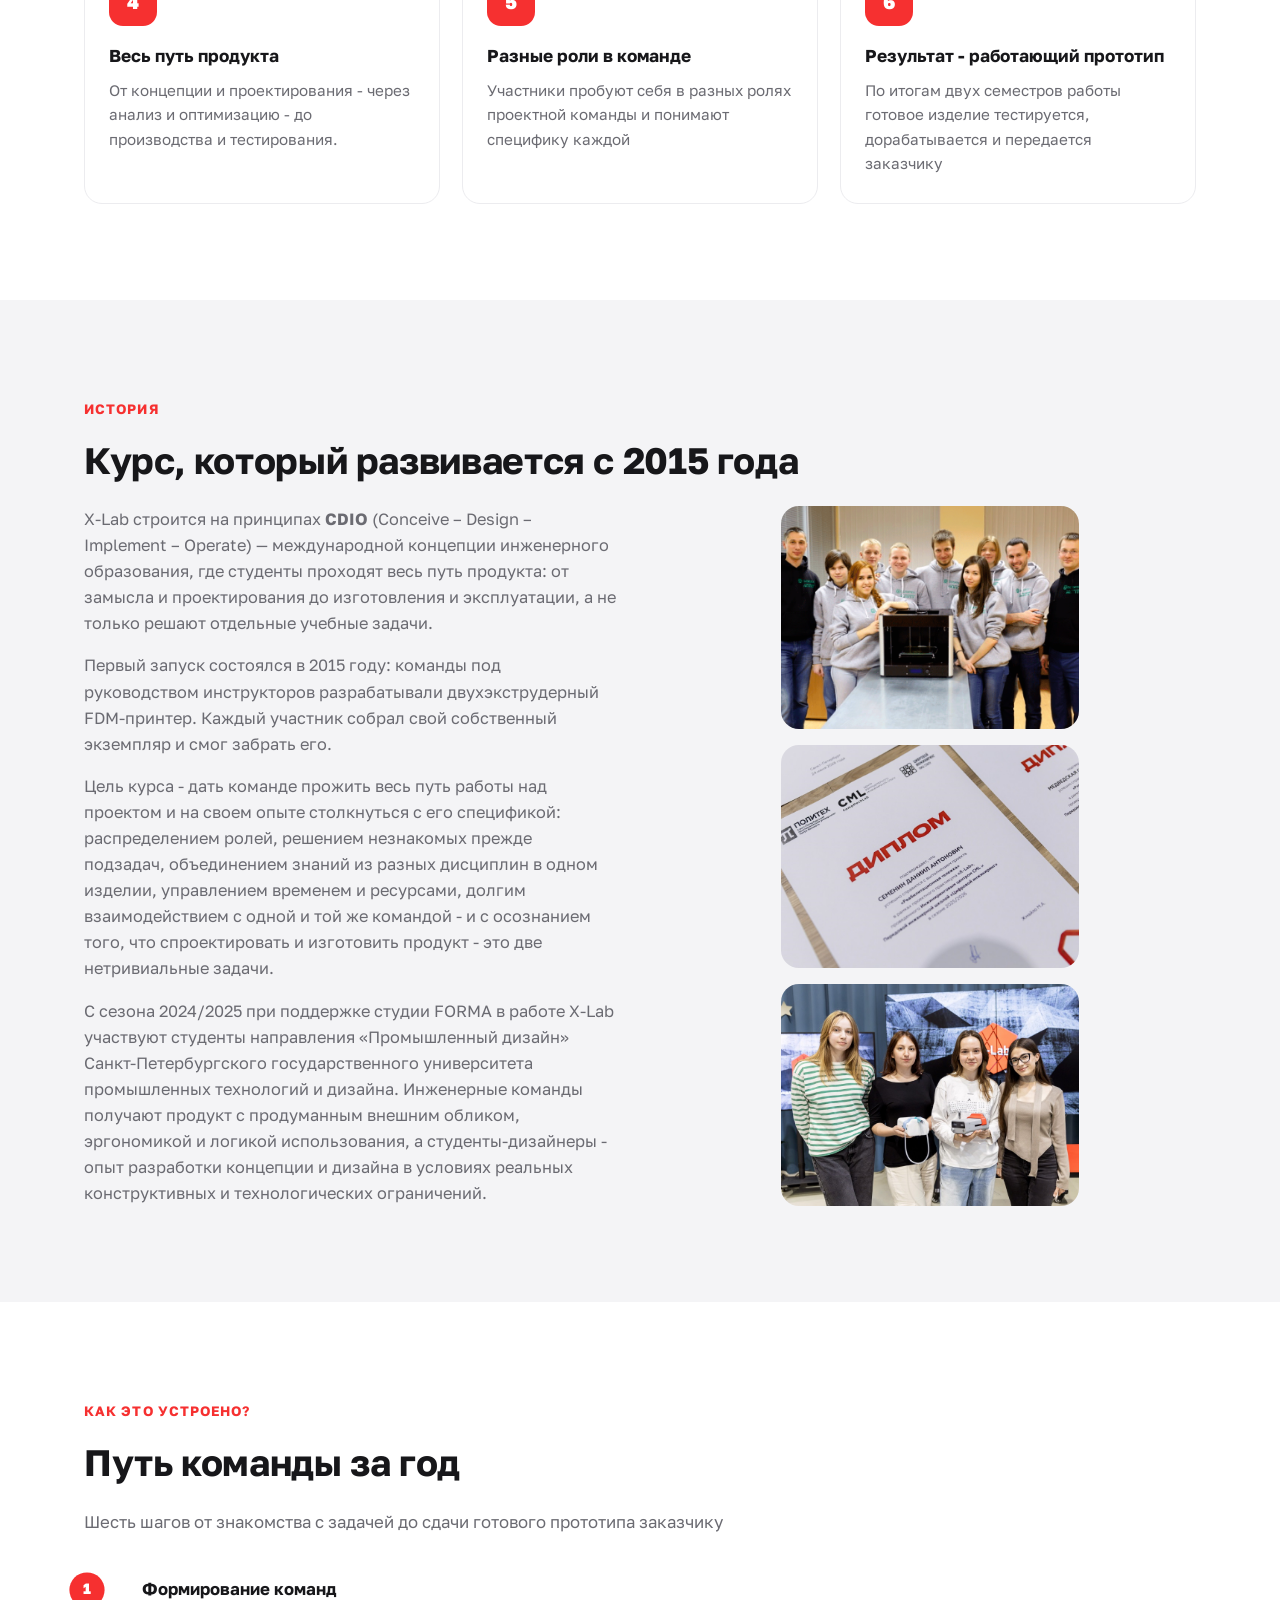
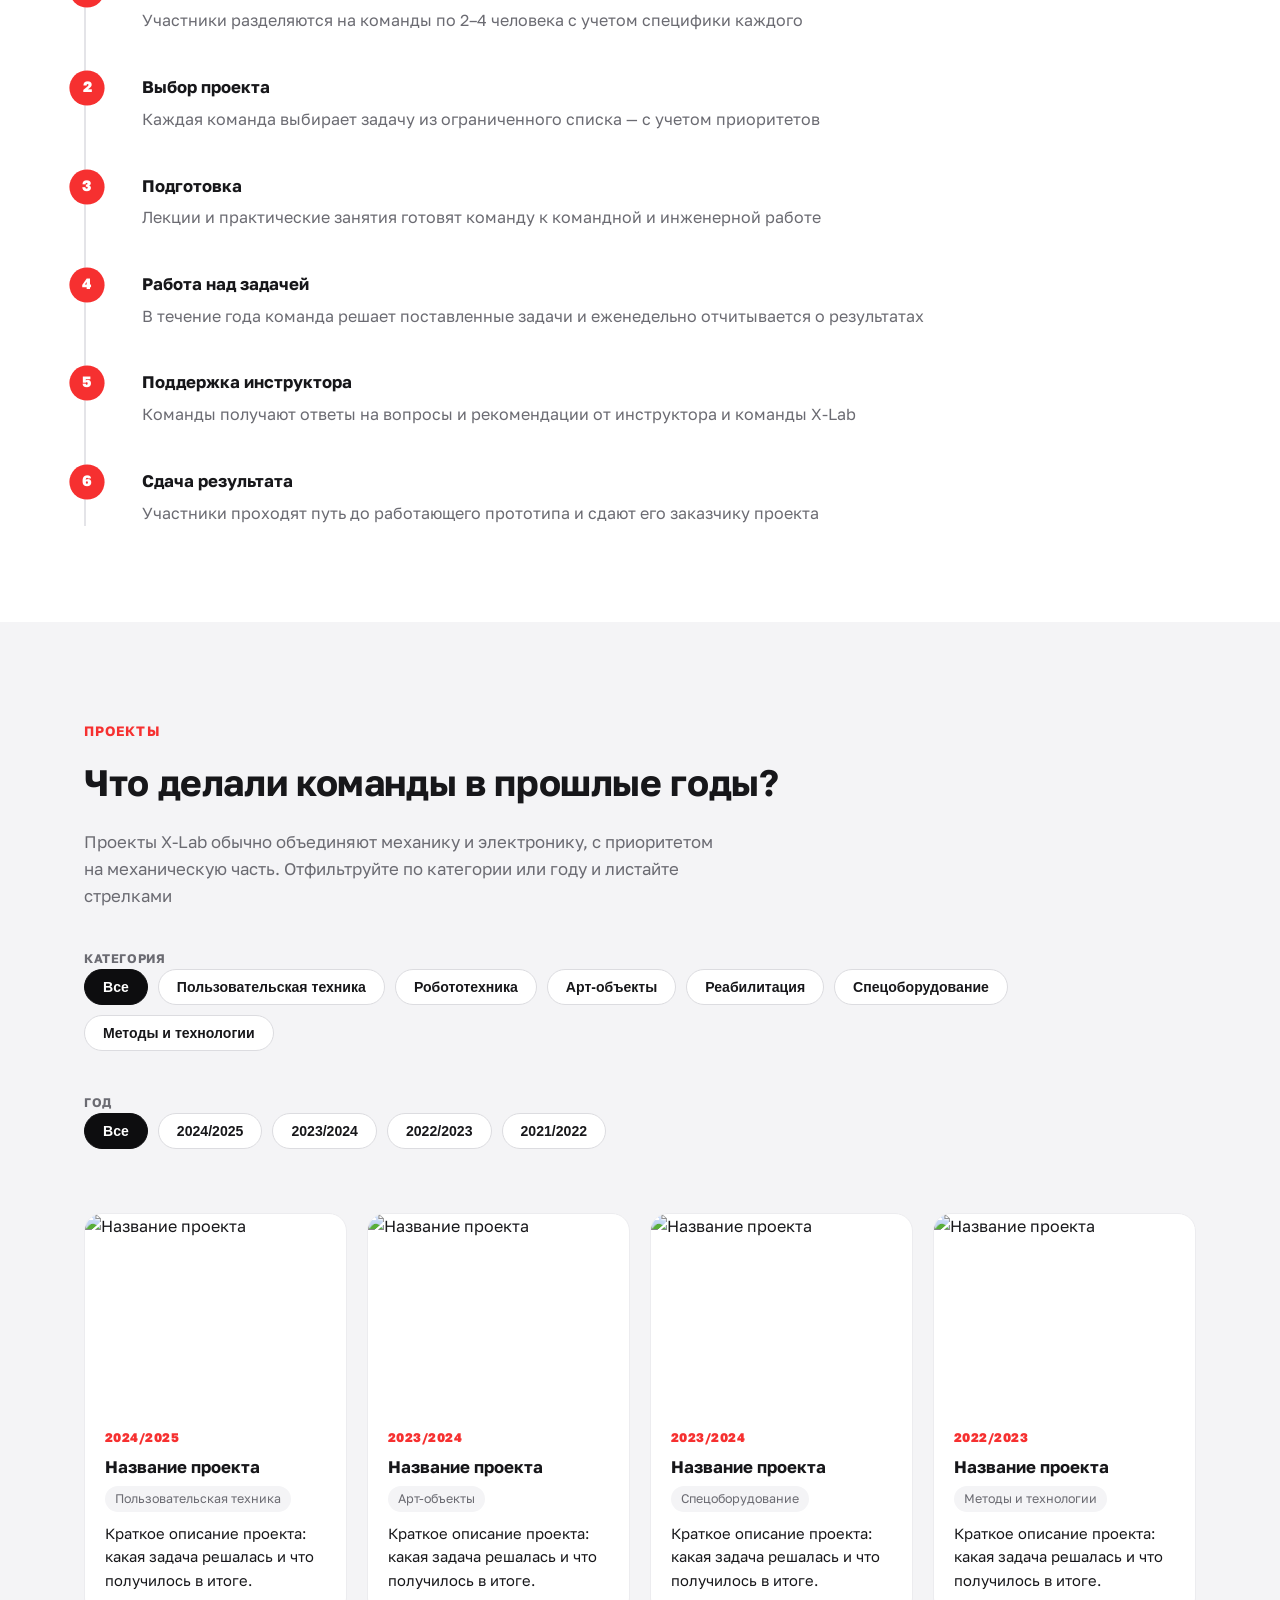
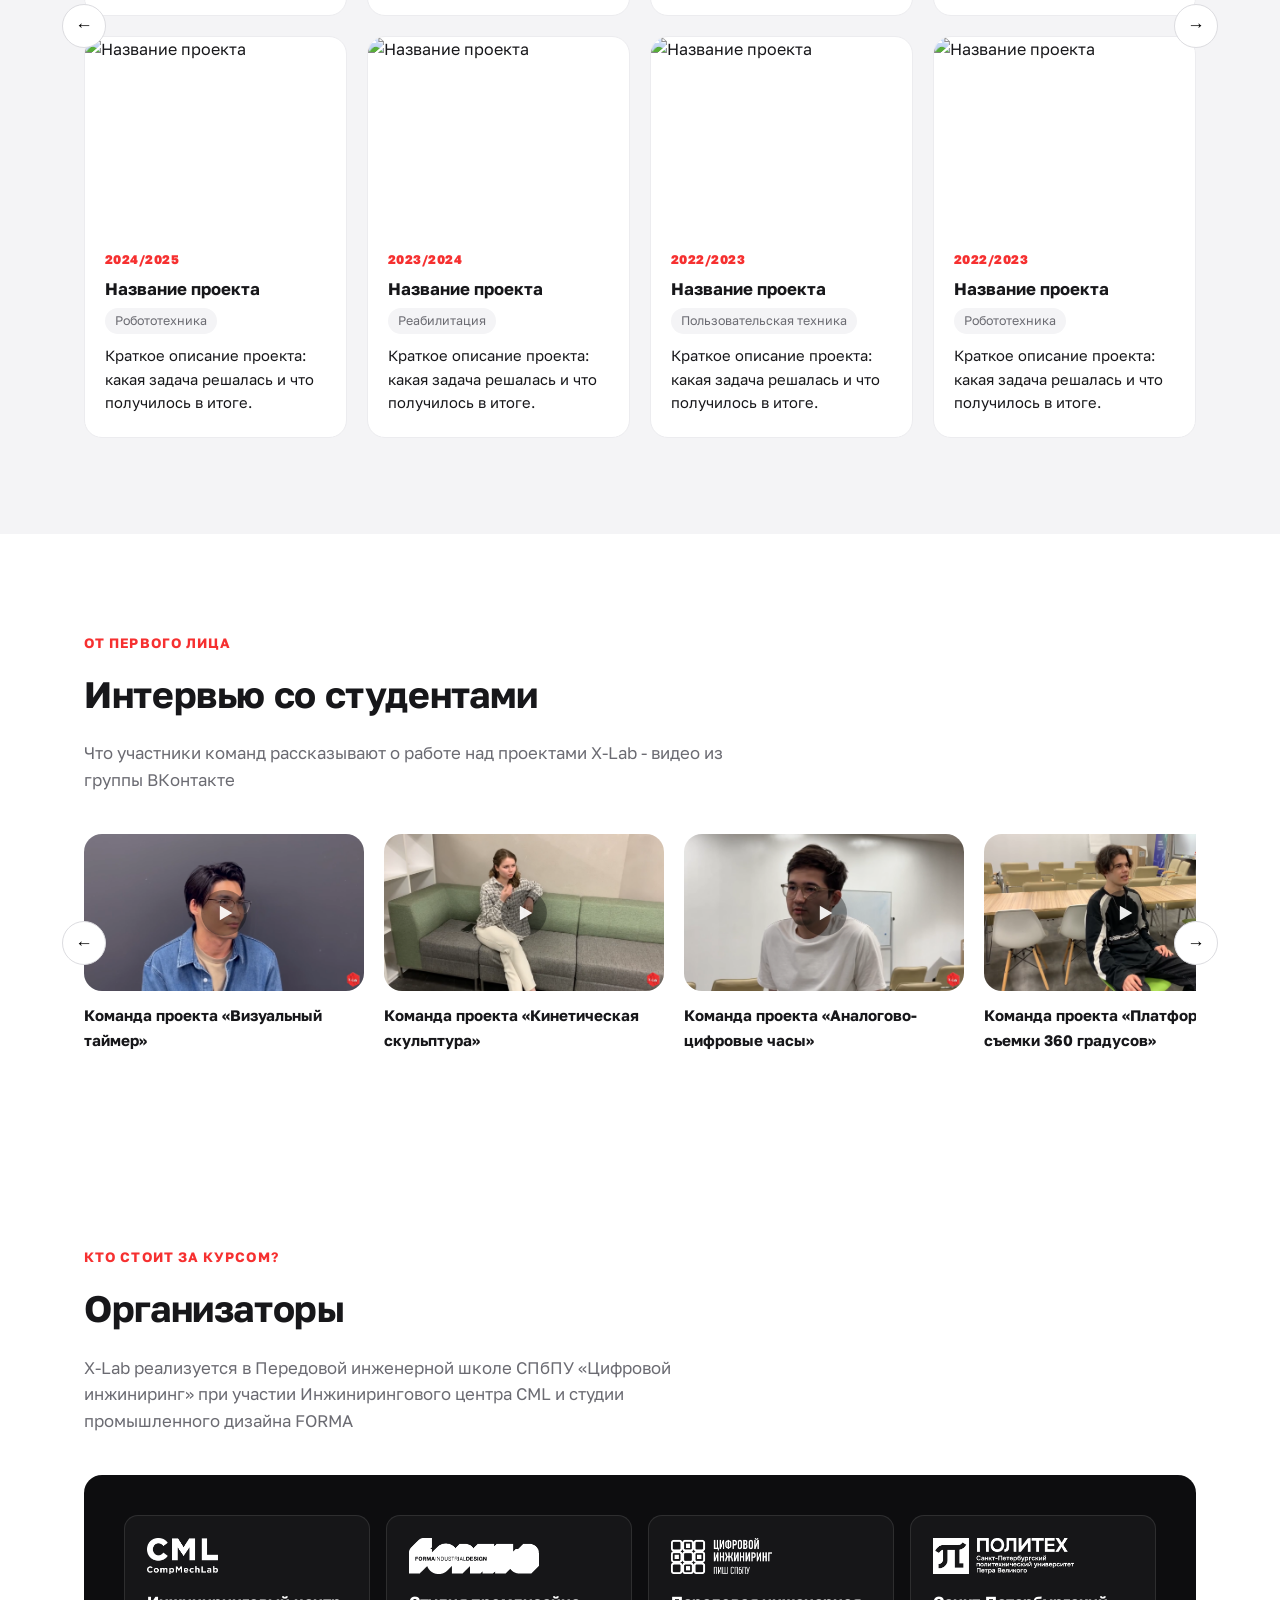
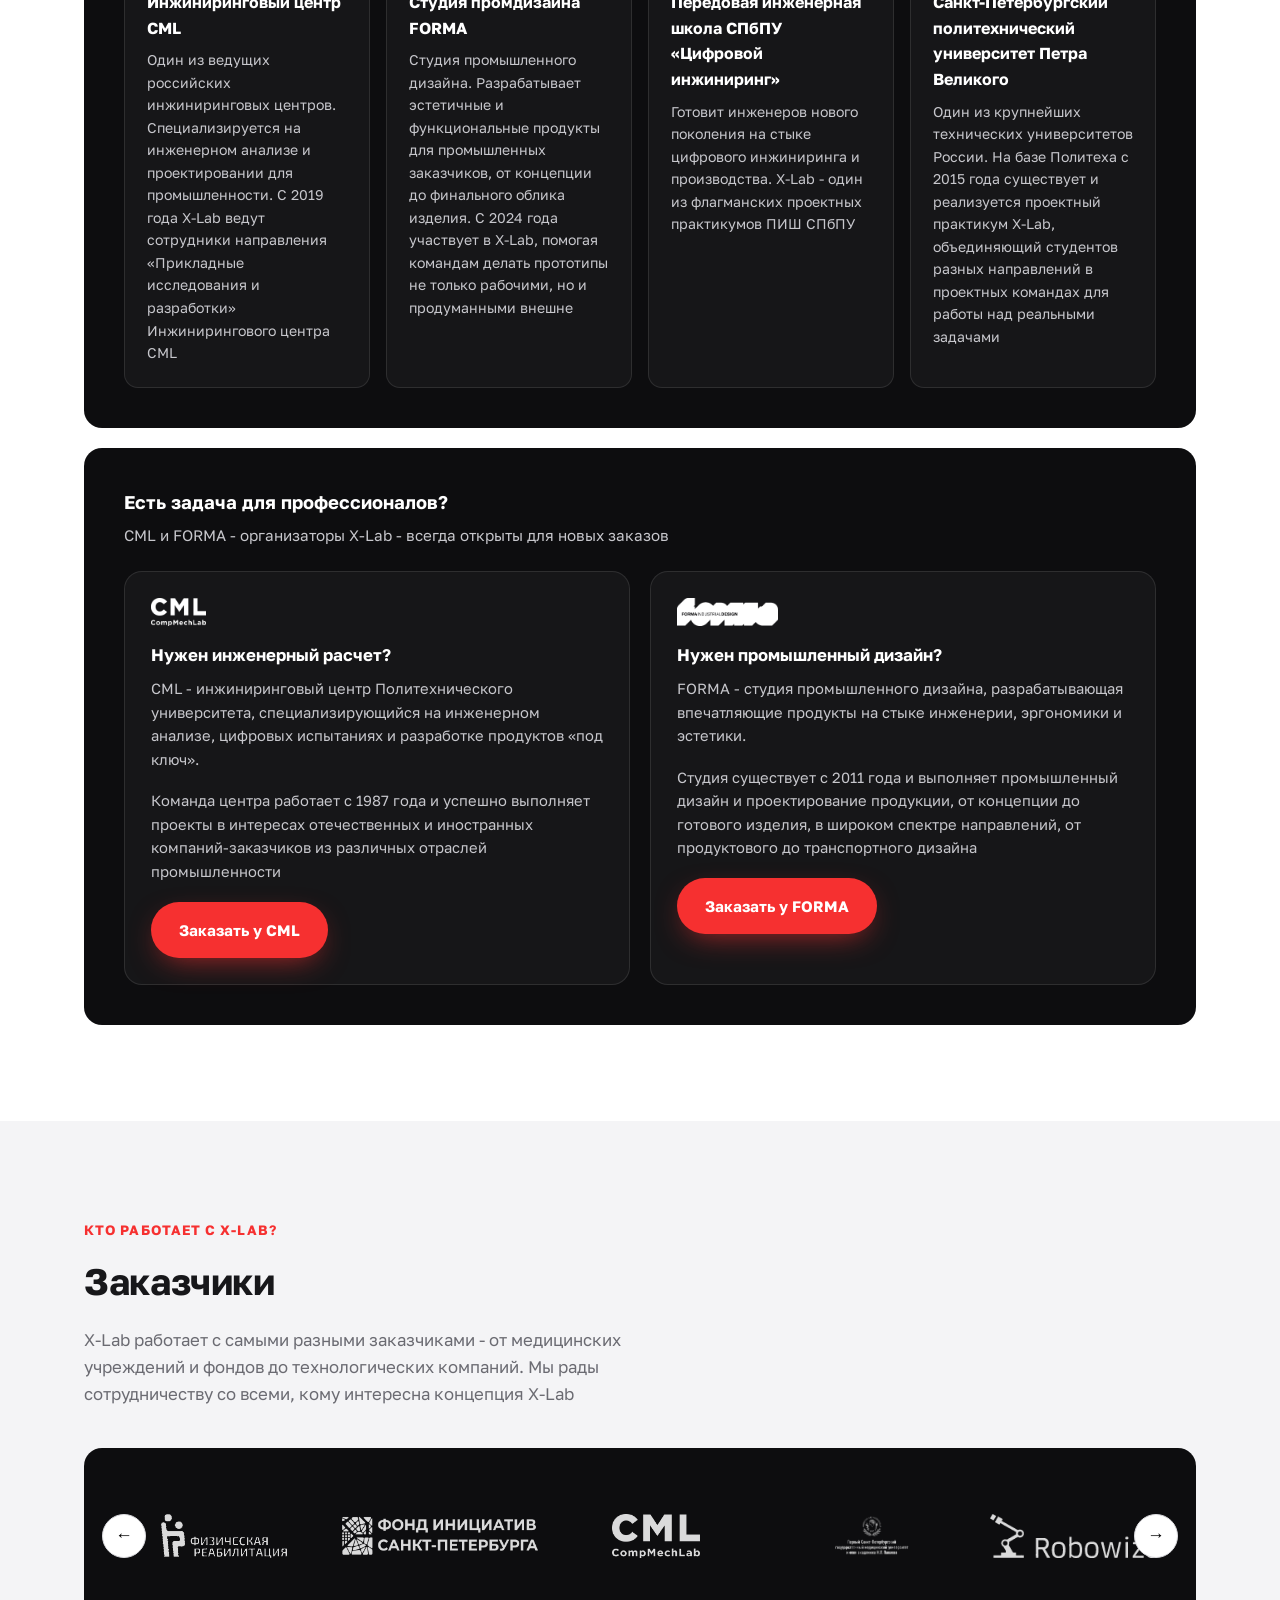
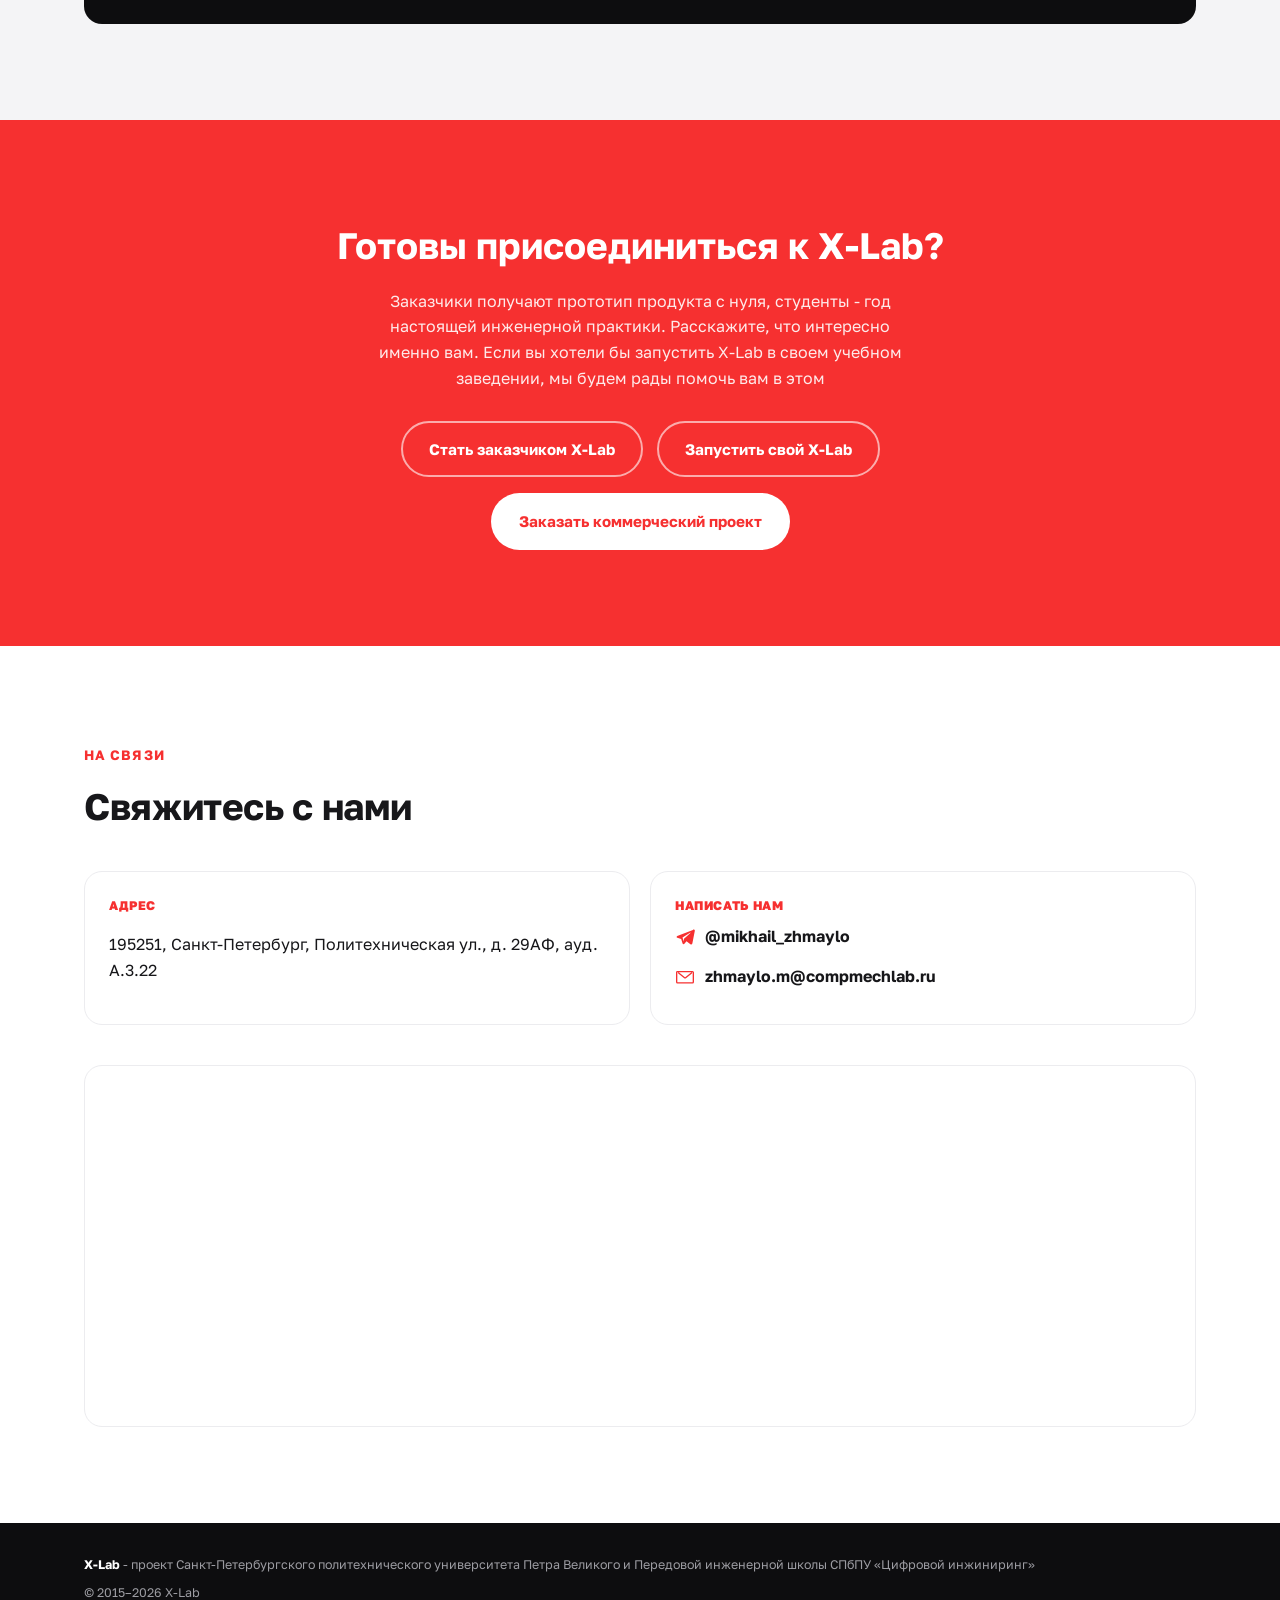
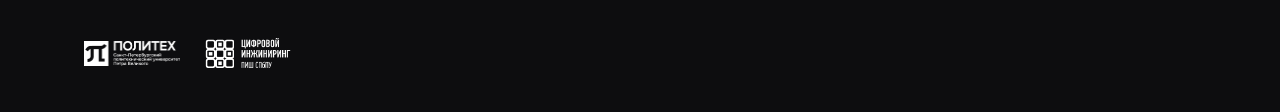
==== commit d54dfe0a: "Update index.html" ====
--- a/index.html
+++ b/index.html
@@ -254,8 +254,7 @@
 <section class="cta-band" id="join">
   <div class="container">
     <h2>Готовы присоединиться к X-Lab?</h2>
-    <p>Заказчики получают прототип продукта с нуля, студенты - год настоящей инженерной практики. Расскажите, что интересно именно вам.</p>
-	<p>Если вы хотели бы запустить X-Lab в своем учебном заведении, мы будем рады помочь вам в этом</p>
+    <p>Заказчики получают прототип продукта с нуля, студенты - год настоящей инженерной практики. Расскажите, что интересно именно вам. Если вы хотели бы запустить X-Lab в своем учебном заведении, мы будем рады помочь вам в этом</p>
     <div class="btn-row">
       <a class="btn btn-ghost" href="mailto:zhmaylo.m@compmechlab.ru?subject=Хочу стать заказчиком X-Lab">Стать заказчиком X-Lab</a>
       <a class="btn btn-ghost" href="mailto:zhmaylo.m@compmechlab.ru?subject=Хочу запустить свой X-Lab">Запустить свой X-Lab</a>
--- a/assets/css/style.css
+++ b/assets/css/style.css
@@ -794,7 +794,7 @@
 }
 
 .footer-logos img {
-  height: 36px;
+  height: 54px;
   width: auto;
   aspect-ratio: 16 / 9;
   object-fit: contain;
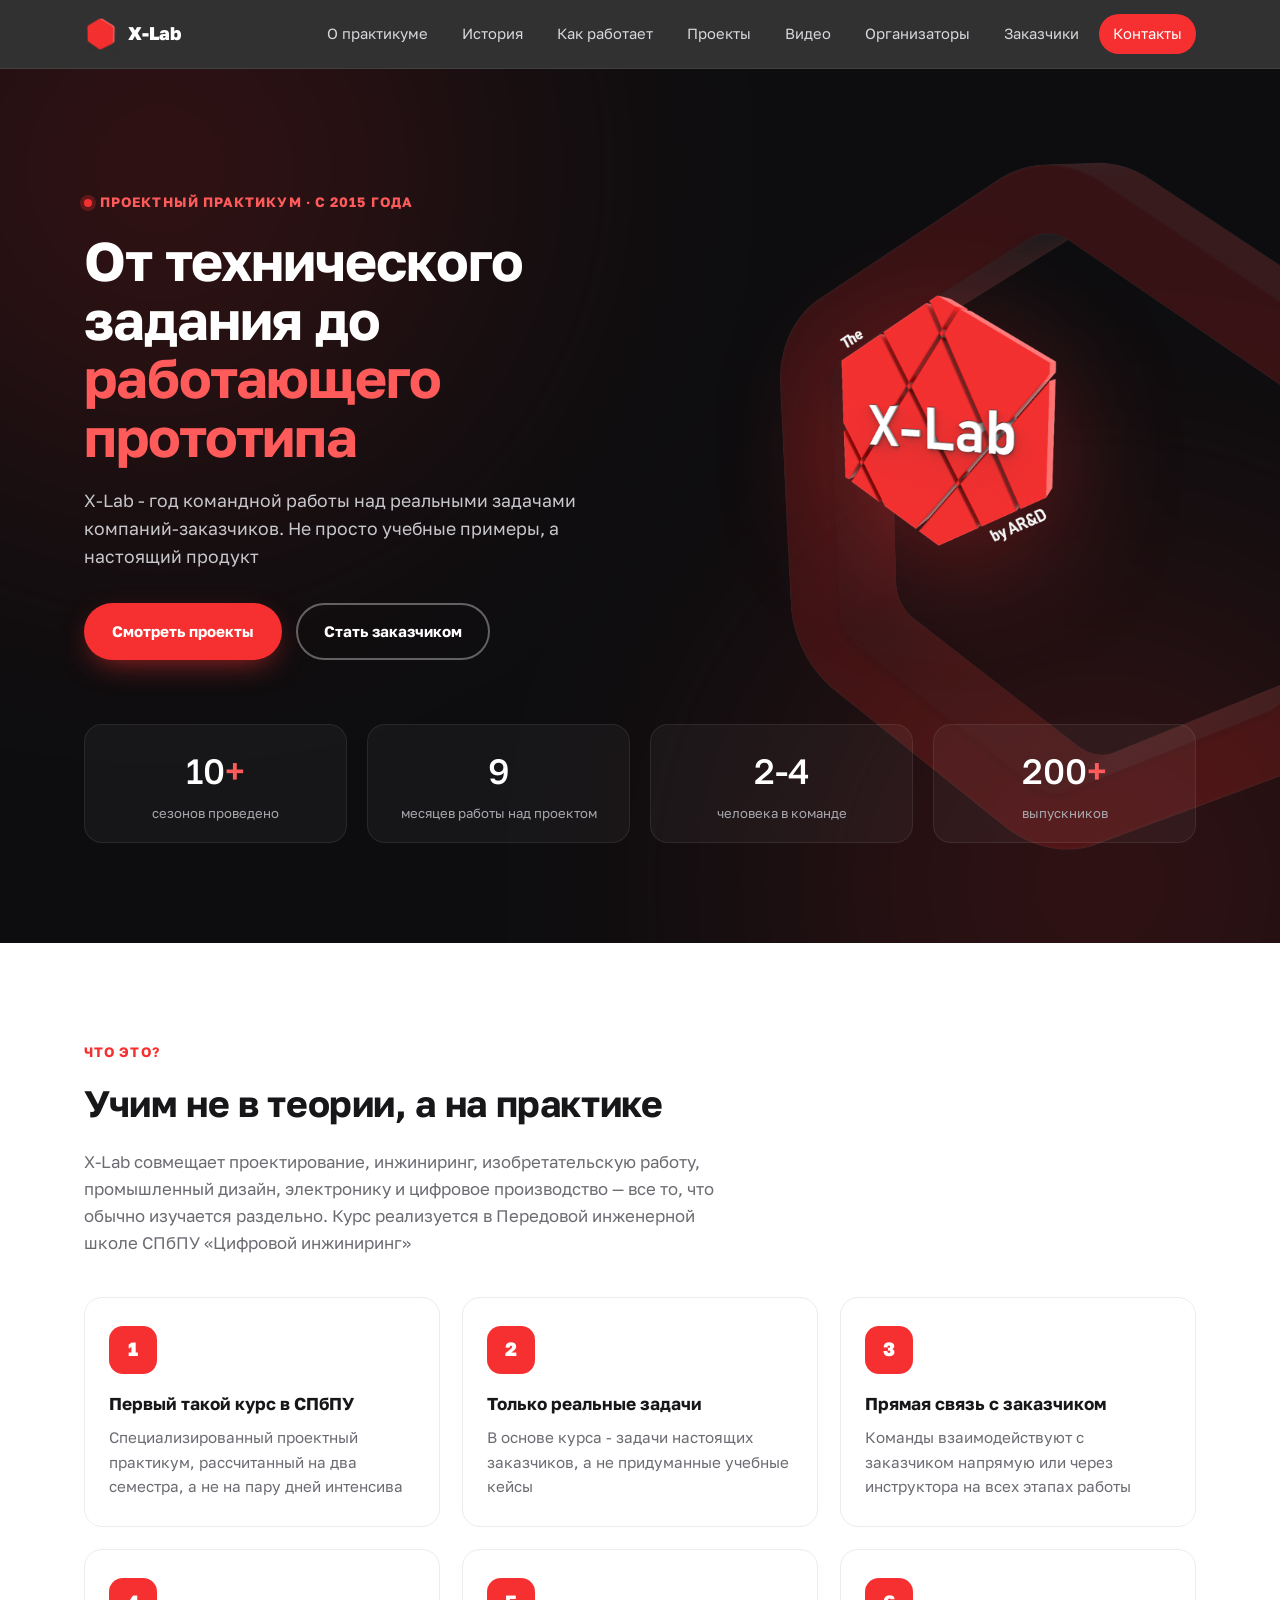
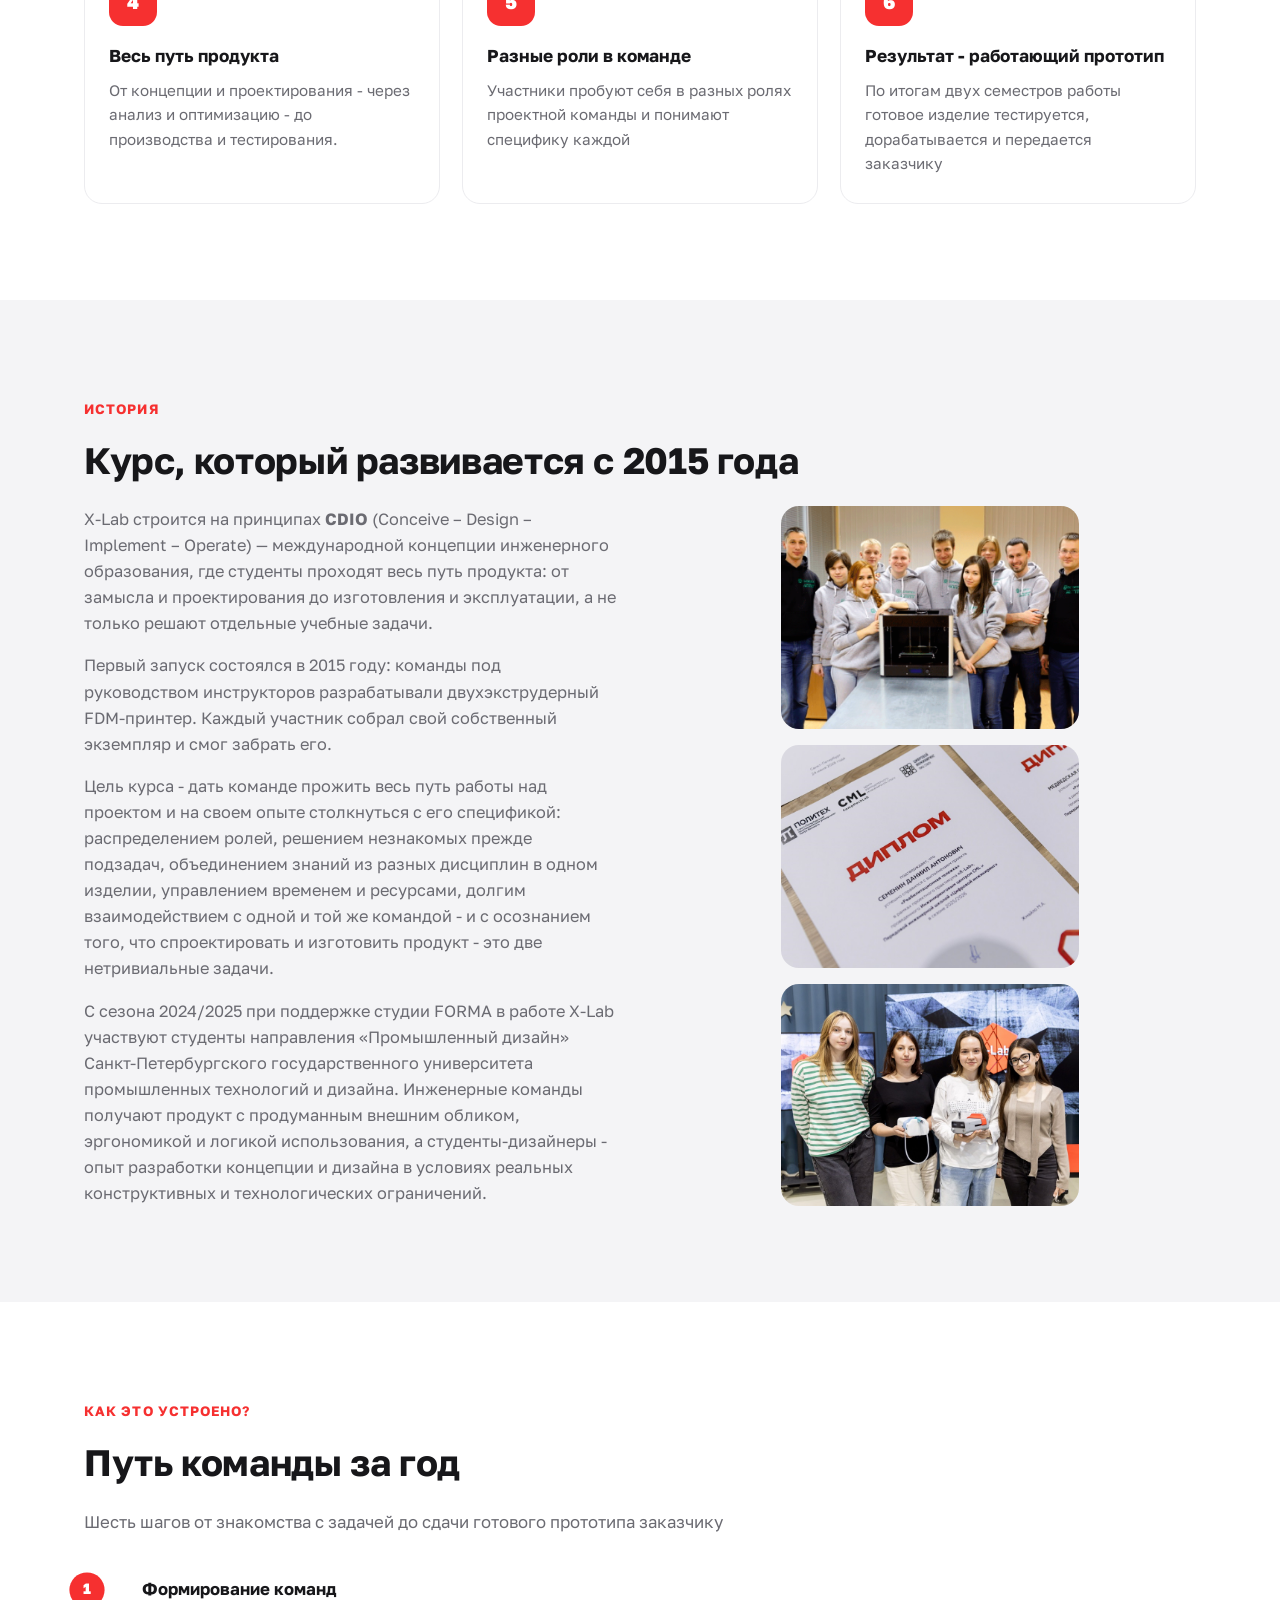
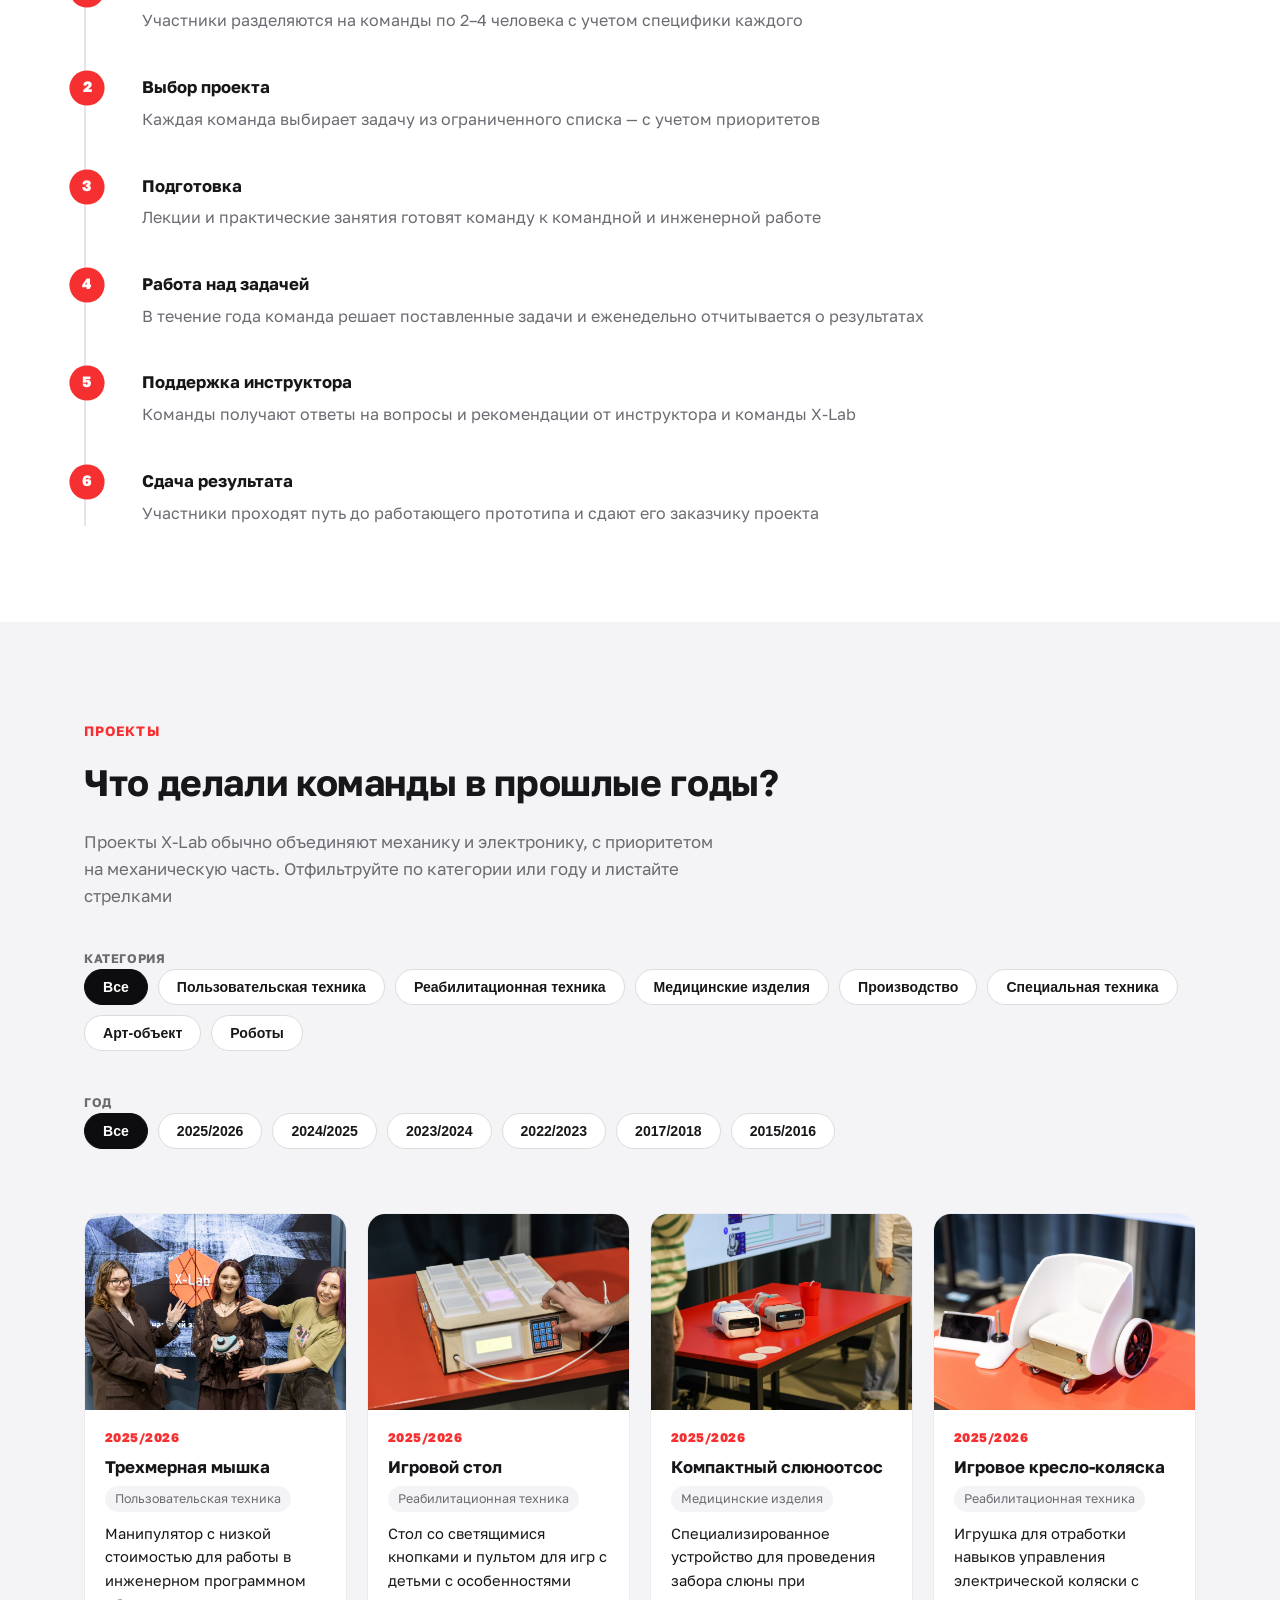
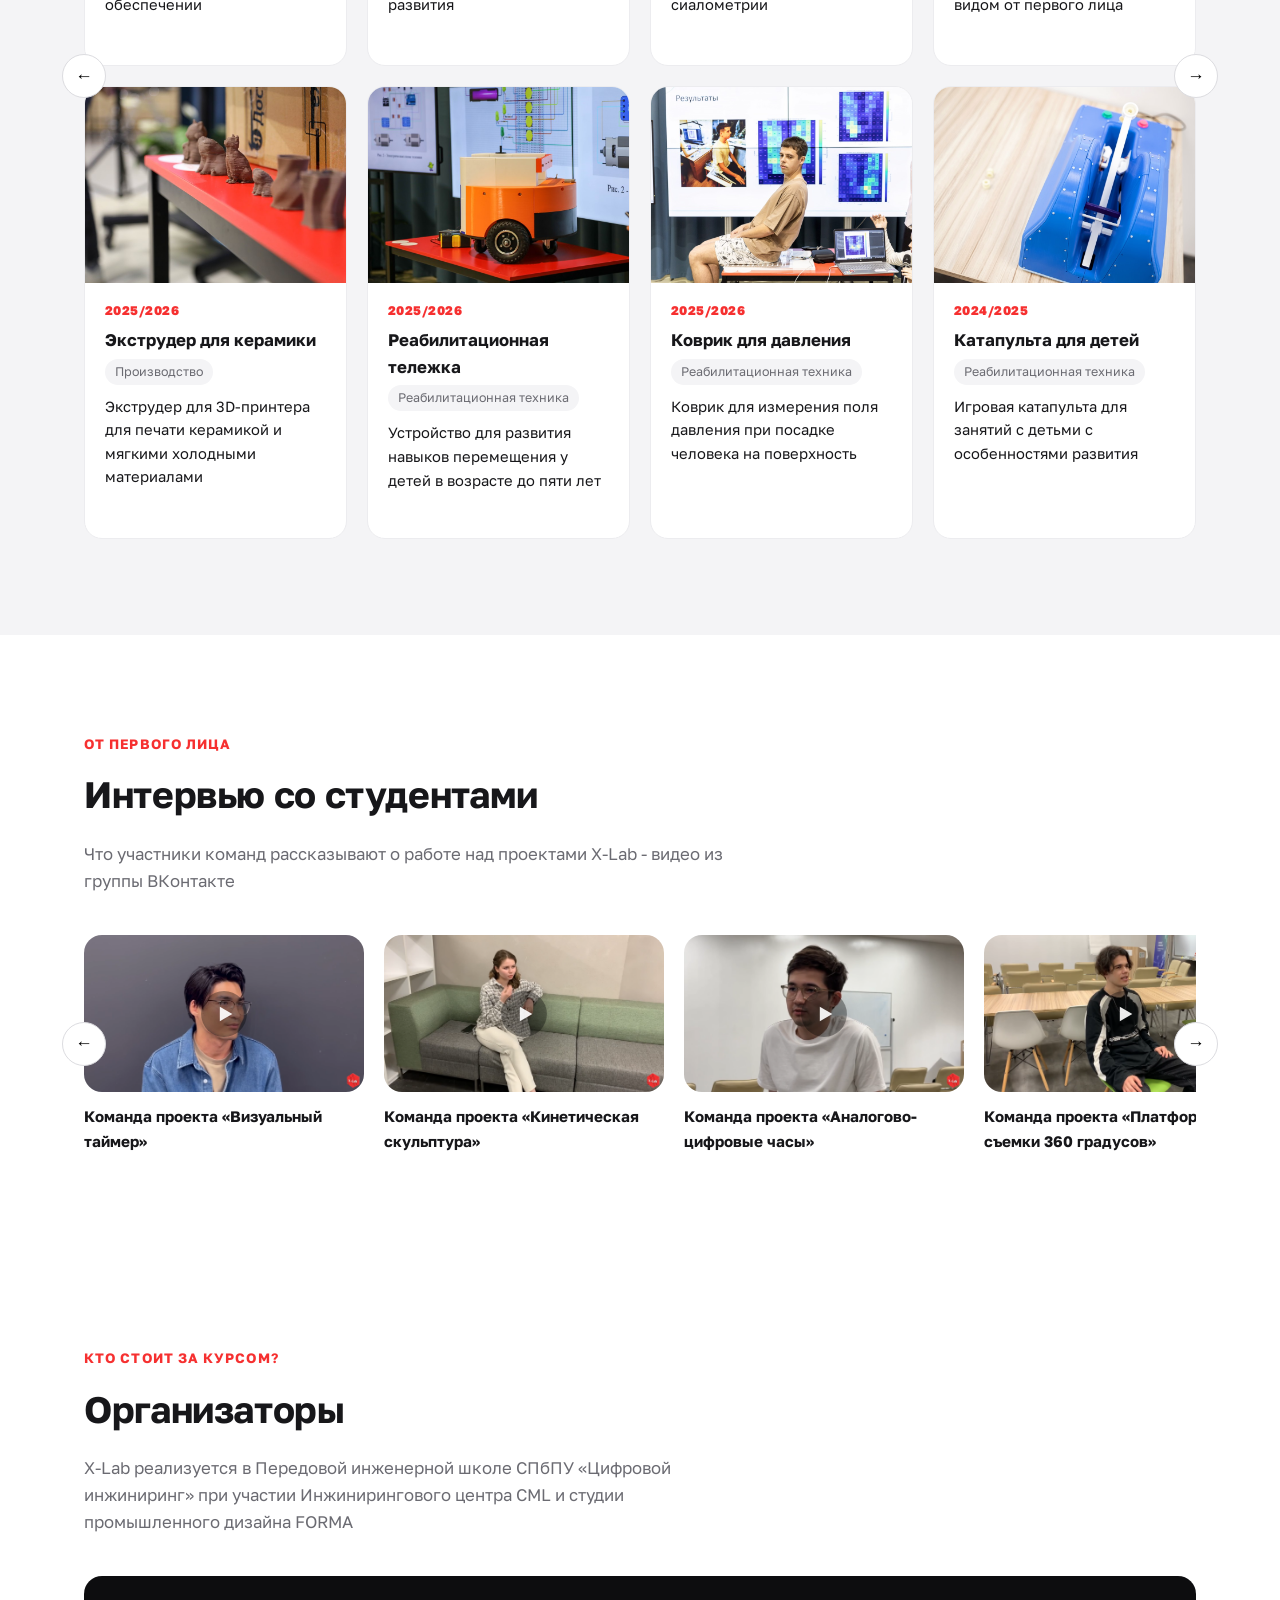
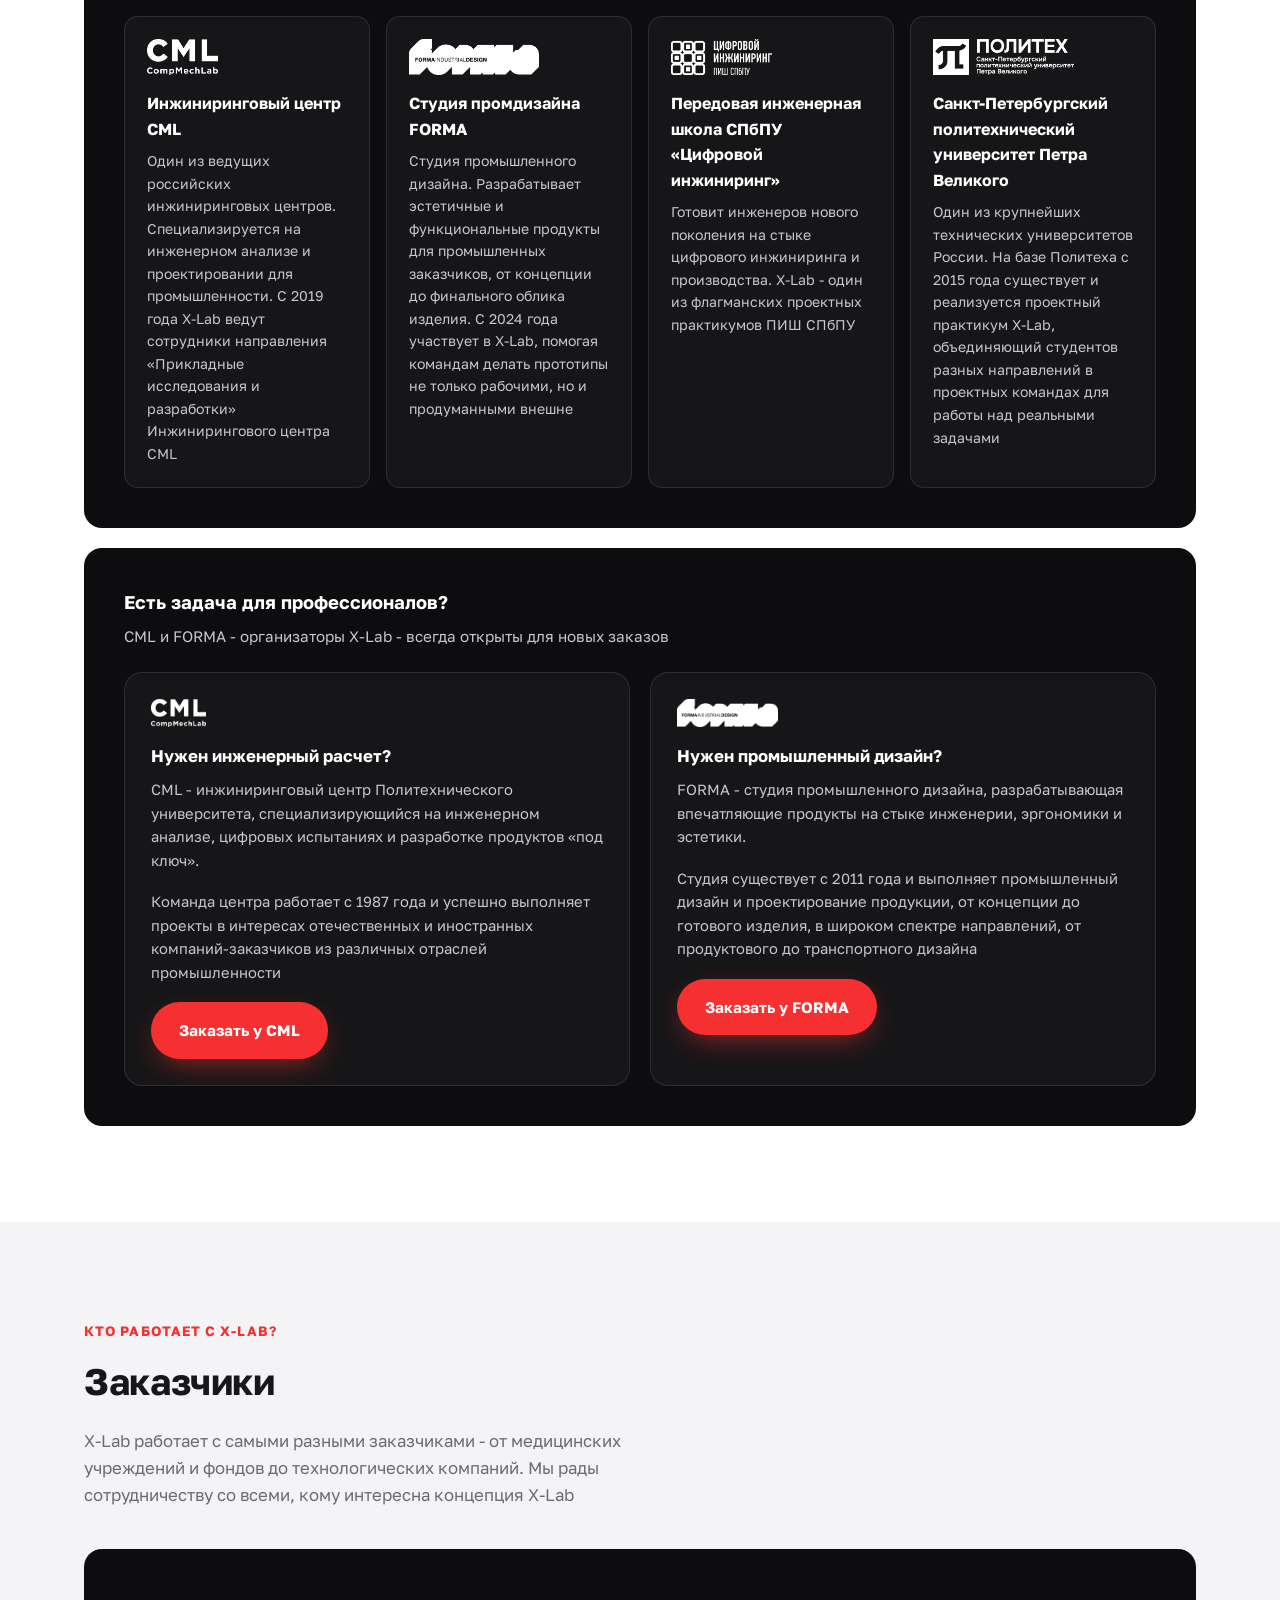
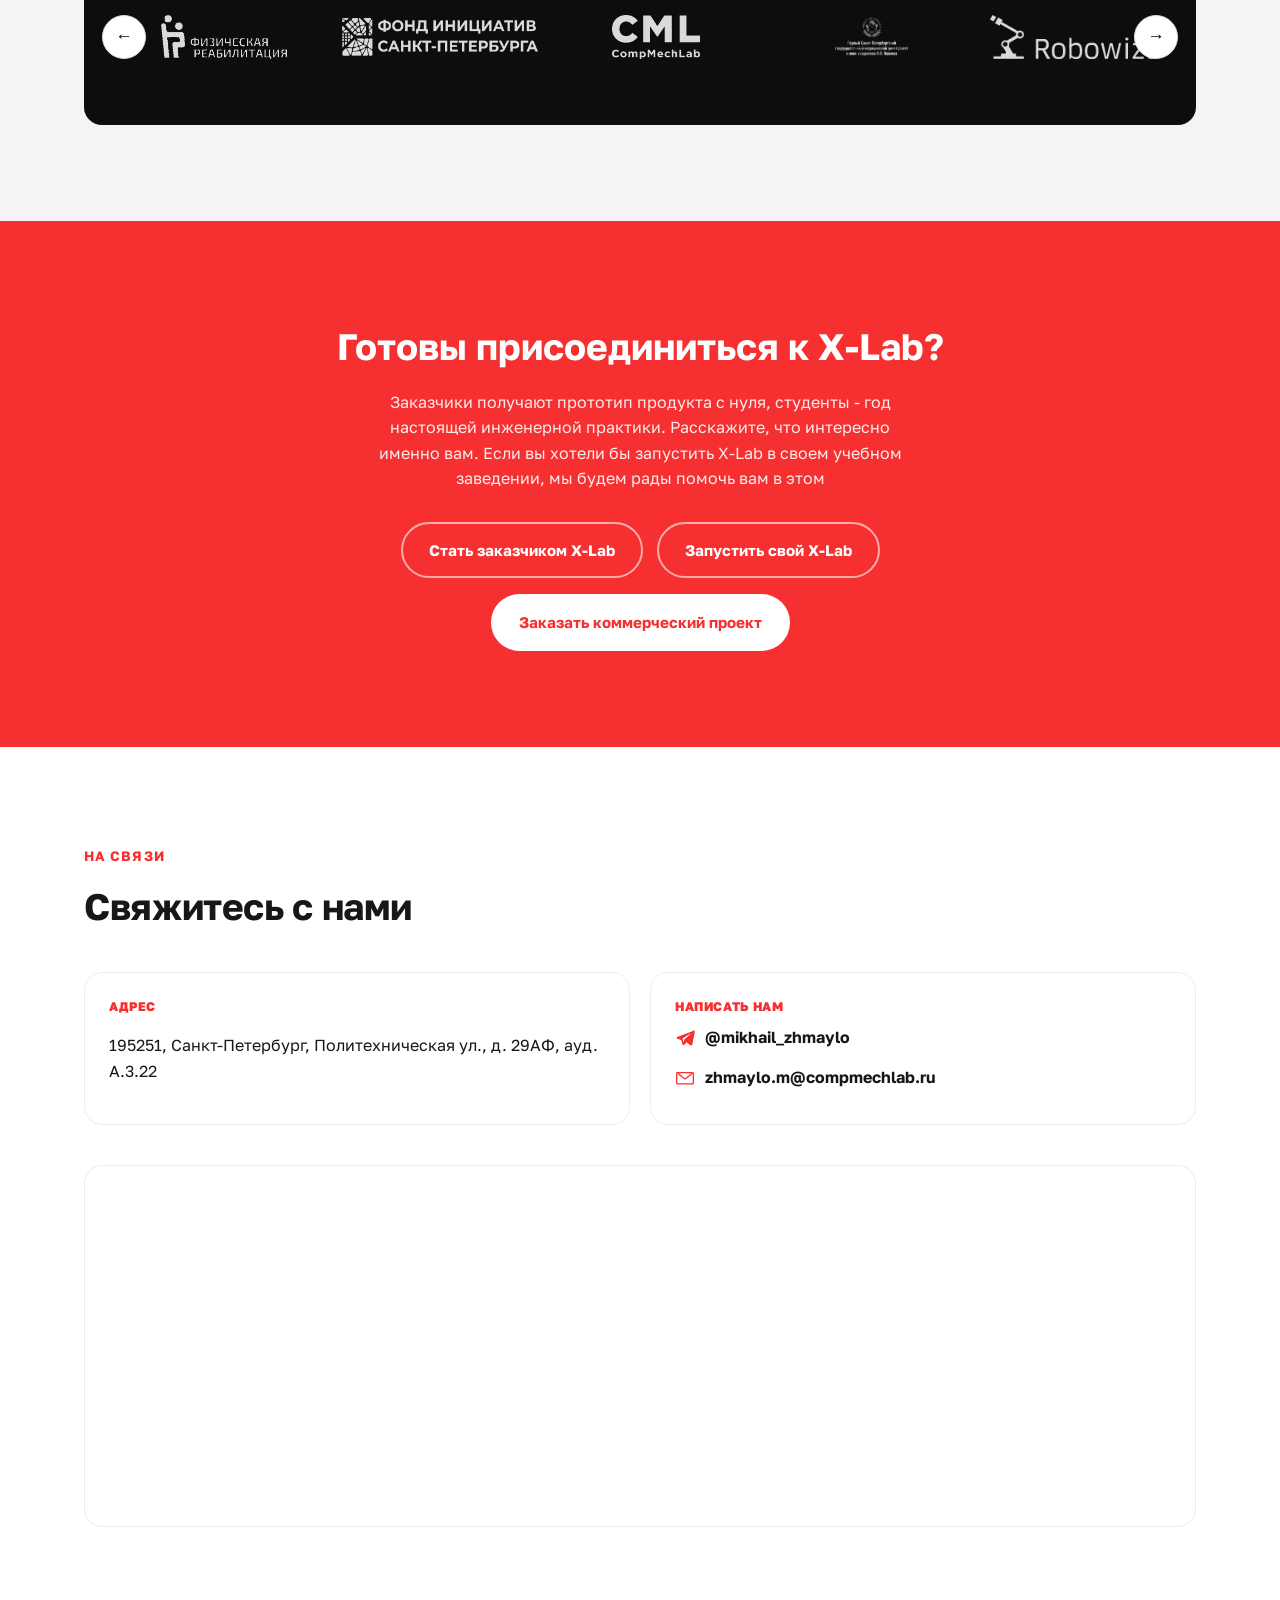
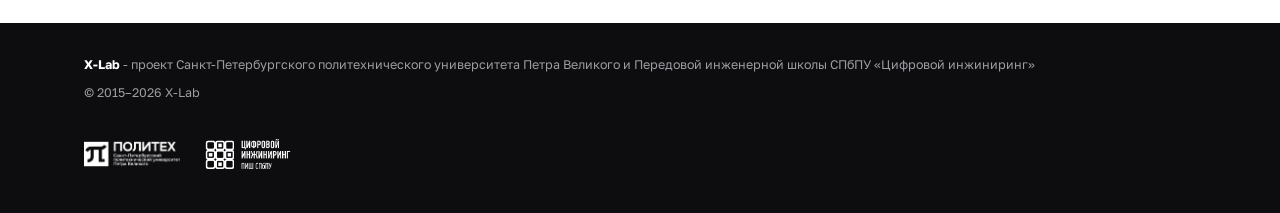
==== commit bfc6d01b: "Update index.html" ====
--- a/index.html
+++ b/index.html
@@ -3,7 +3,7 @@
 <head>
 <meta charset="UTF-8">
 <meta name="viewport" content="width=device-width, initial-scale=1.0">
-<title>X-Lab — проектный практикум</title>
+<title>X-Lab - проектный практикум</title>
 <meta name="description" content="X-Lab - проектный практикум, который проводит команды студентов от технического задания до реального прототипа продукта">
 <link rel="icon" href="assets/img/logo-icon.png" type="image/png">
 <link rel="preconnect" href="https://fonts.googleapis.com">
--- a/assets/css/style.css
+++ b/assets/css/style.css
@@ -1191,6 +1191,12 @@
     grid-template-rows: none;
     grid-auto-columns: 82%;
   }
+  .carousel-track .project-card {
+    /* На мобильном карусель — один ряд, свайп по одной карточке;
+       расстановка по 4 в ряд из JS тут не нужна. */
+    grid-column: auto !important;
+    grid-row: auto !important;
+  }
 }
 
 .carousel-btn {
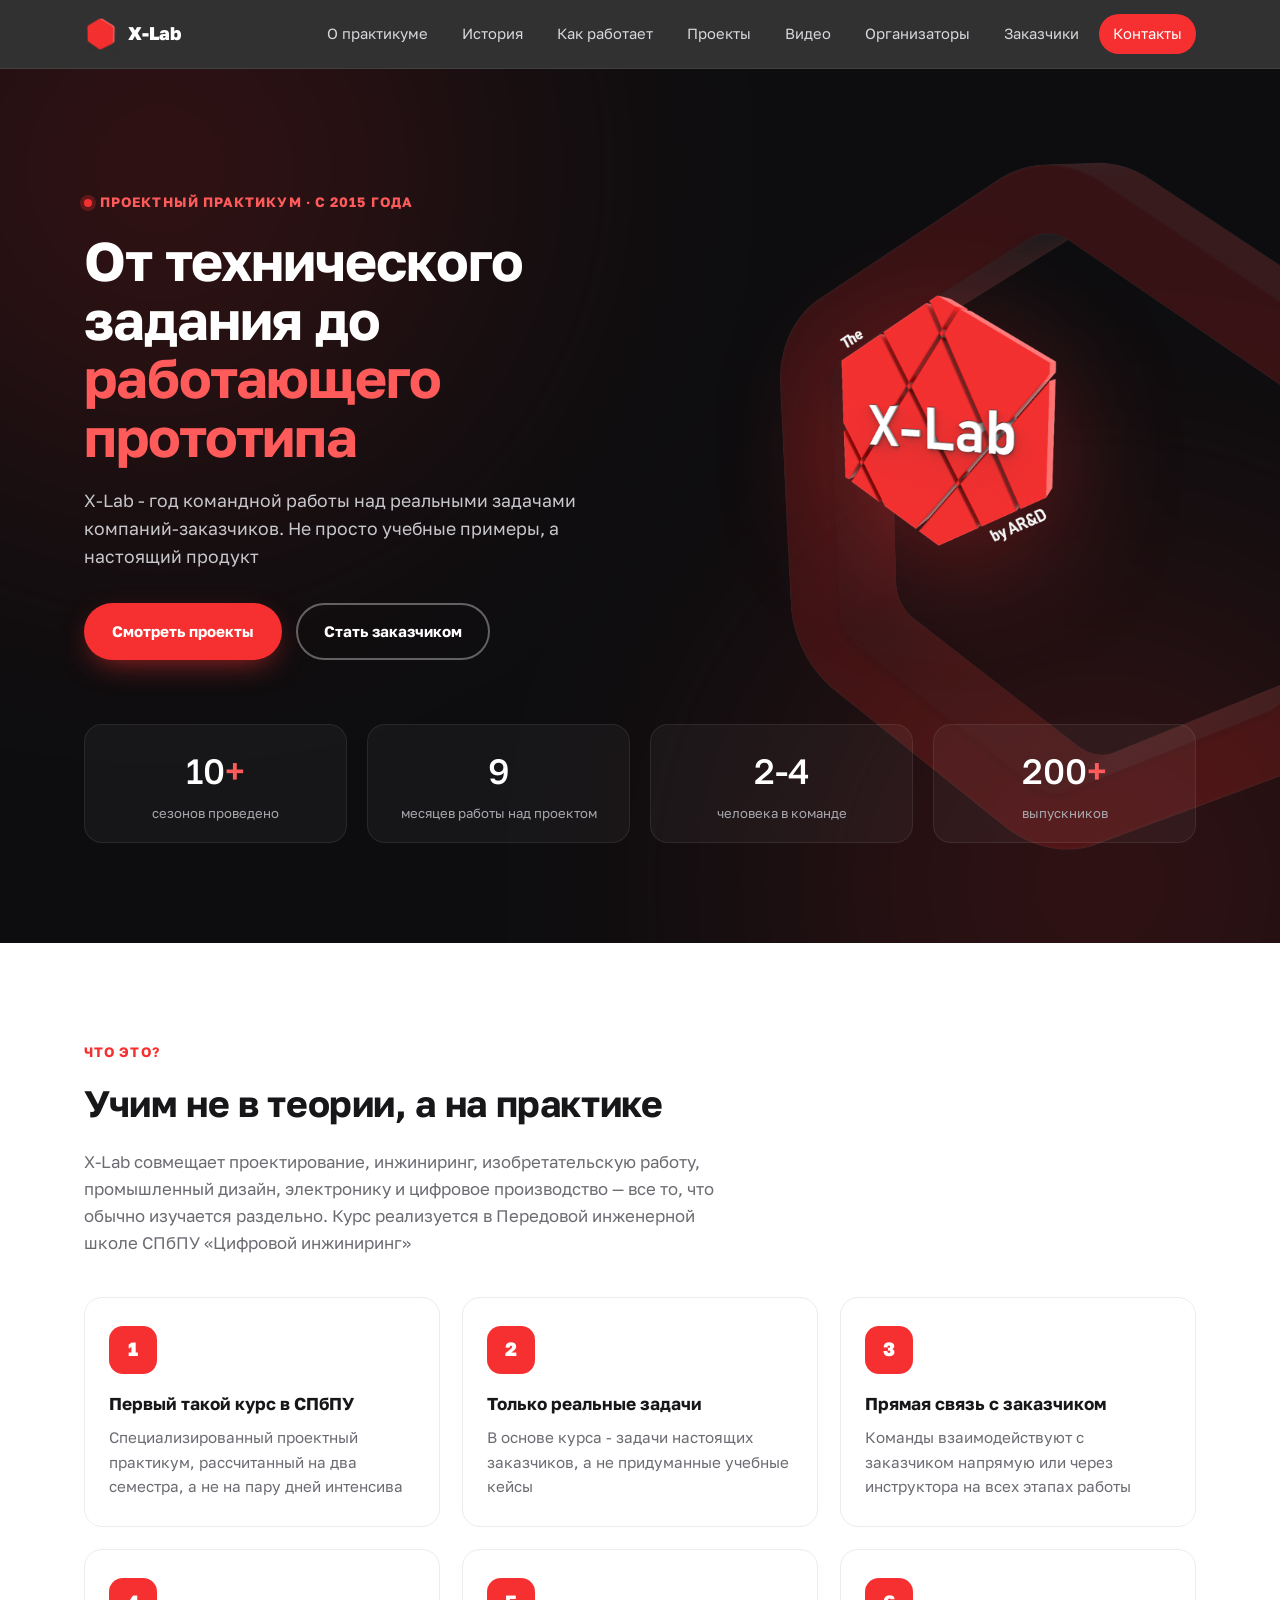
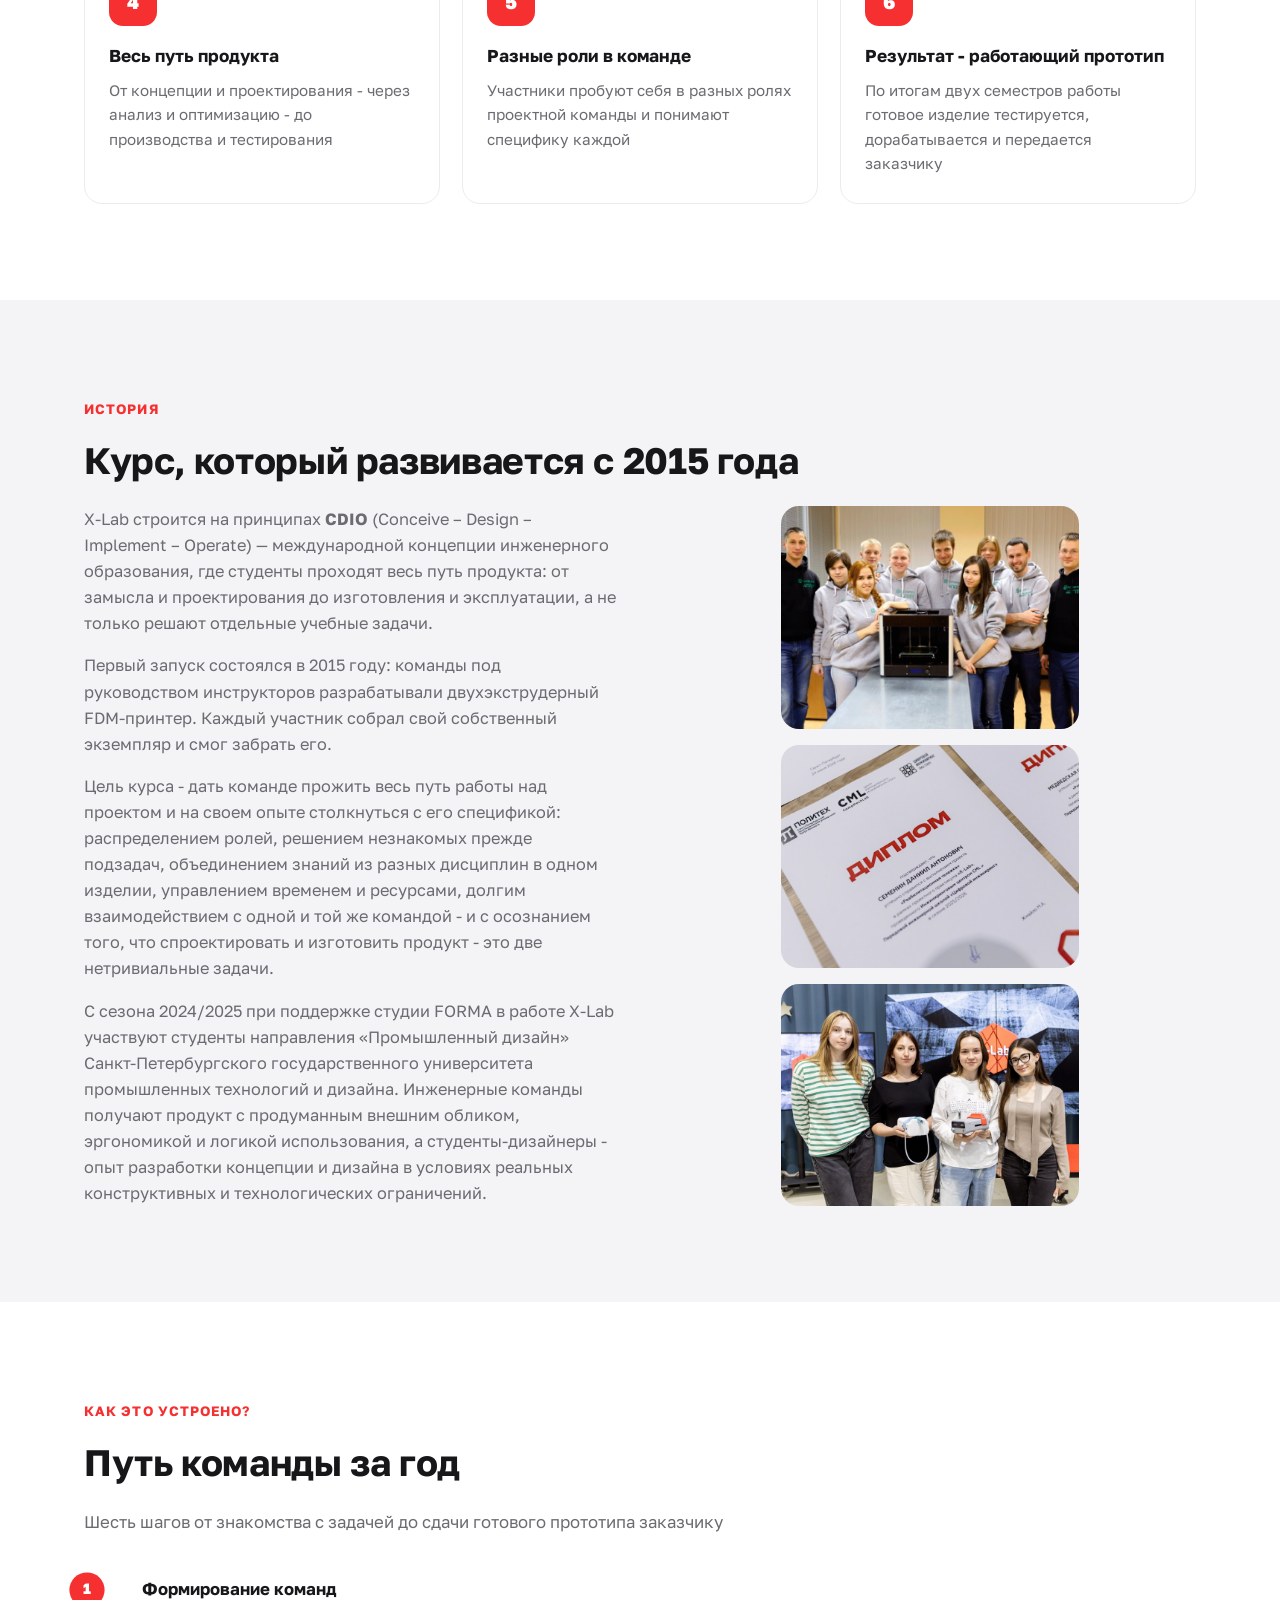
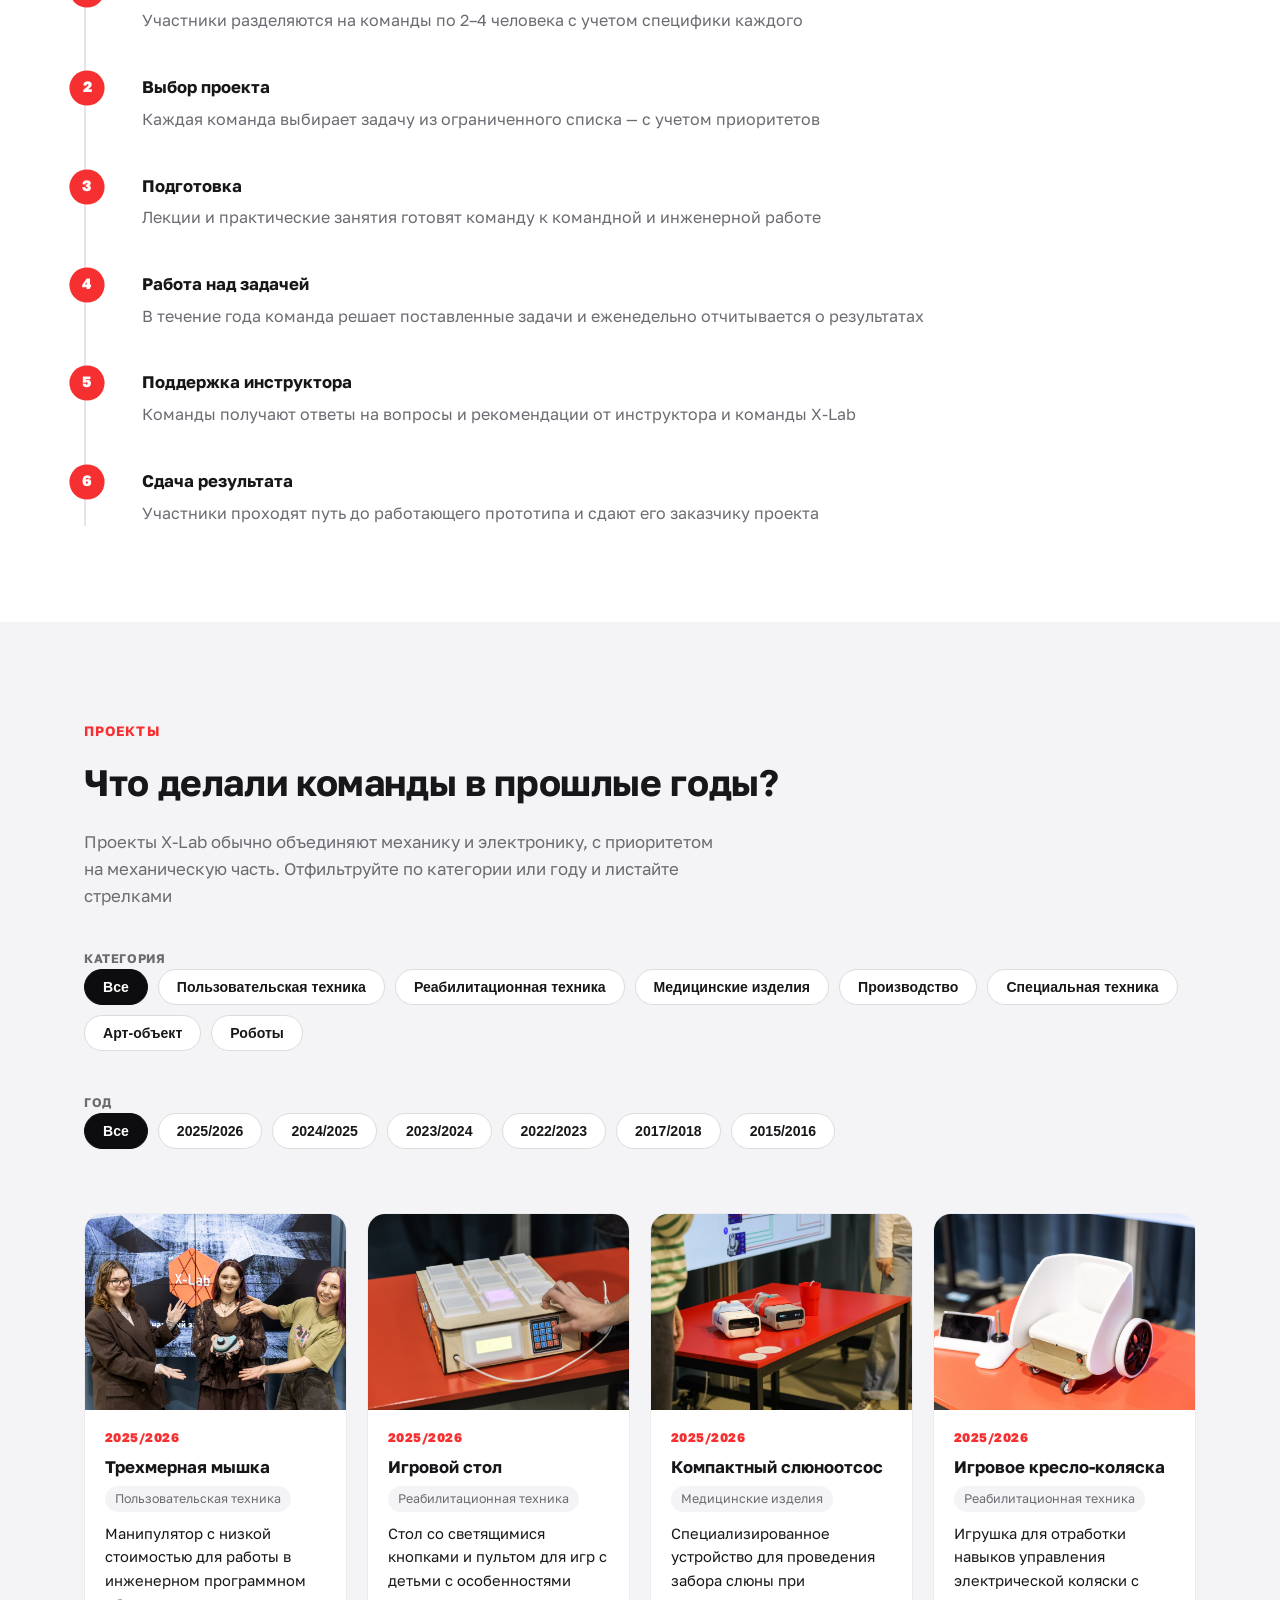
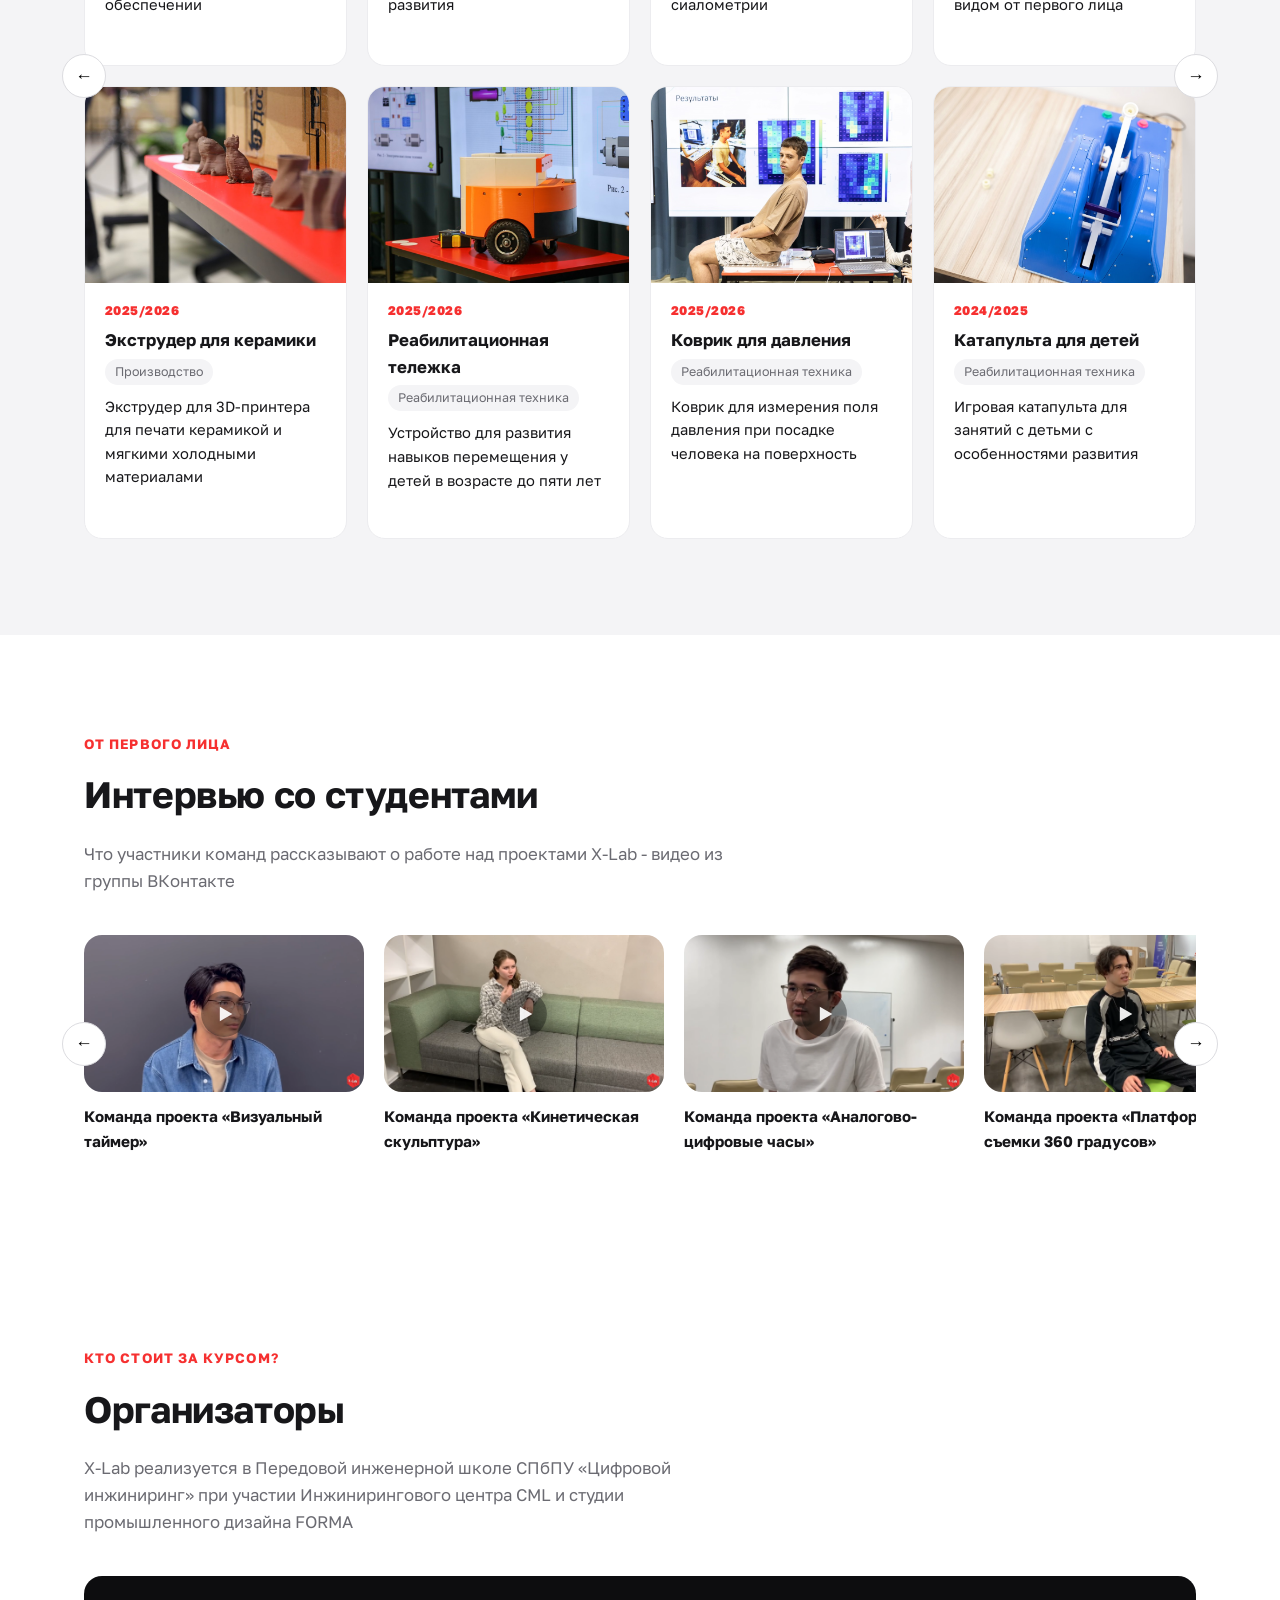
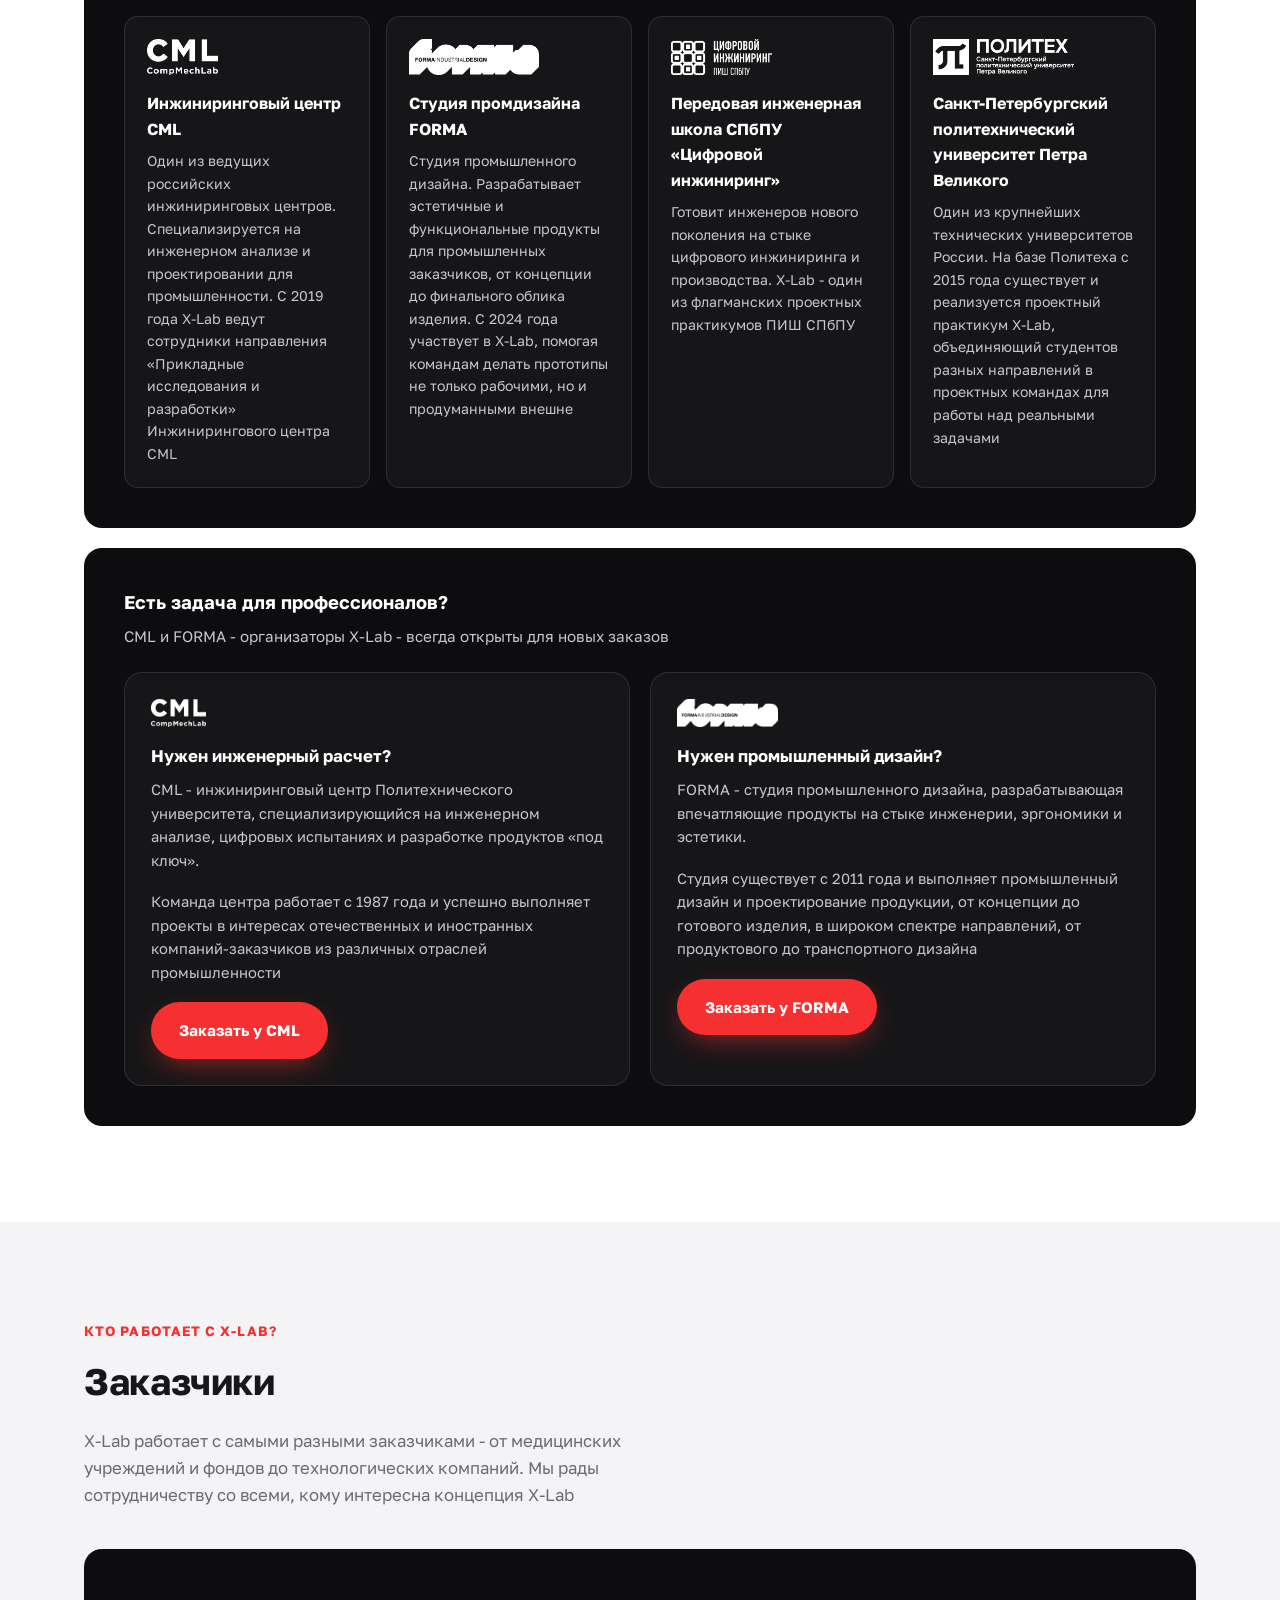
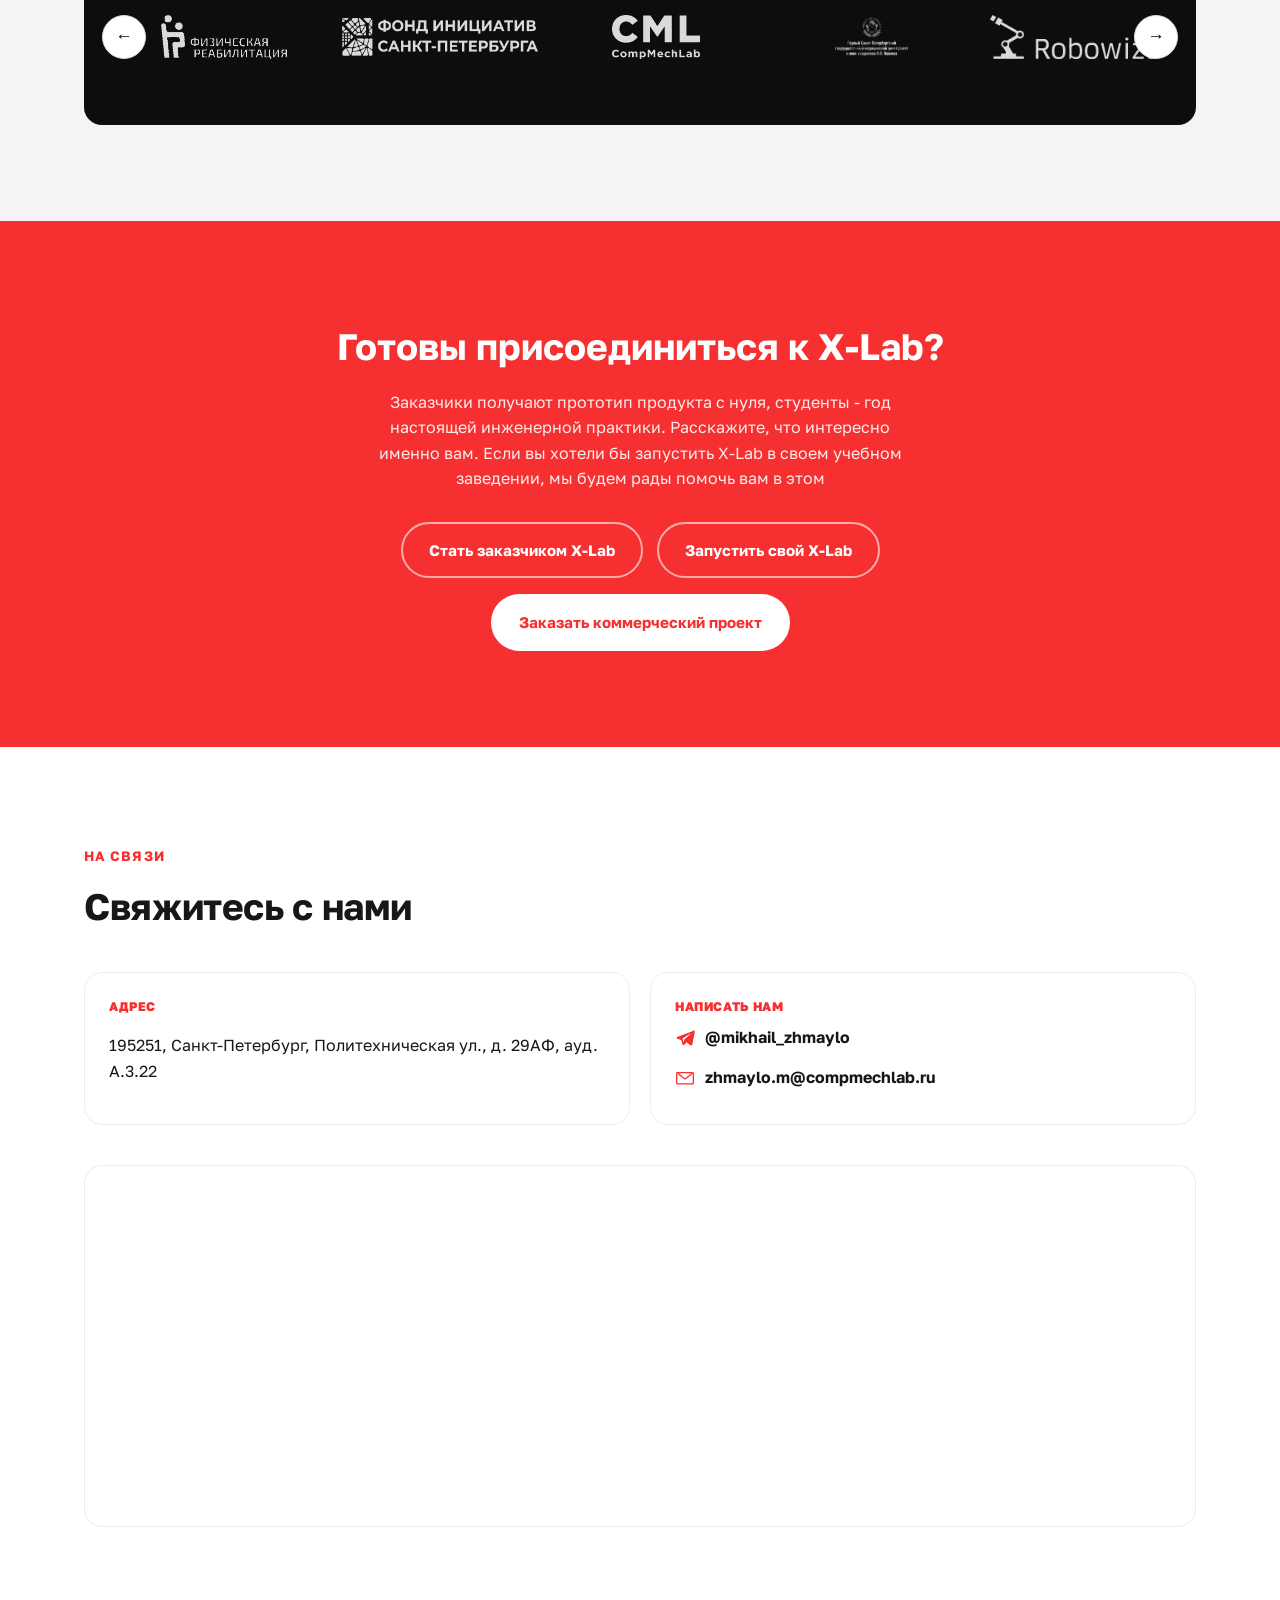
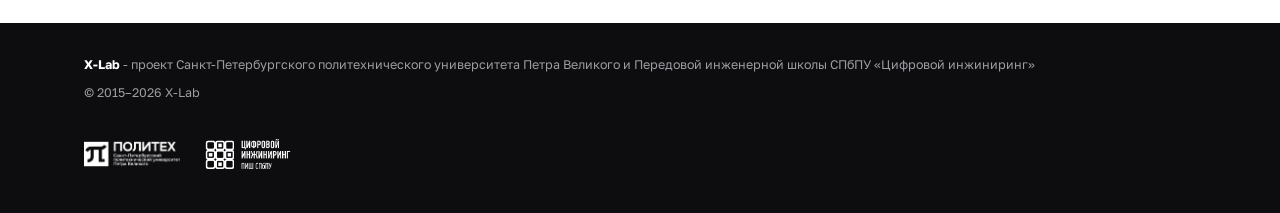
==== commit 669d5f62: "Update index.html" ====
--- a/index.html
+++ b/index.html
@@ -87,7 +87,7 @@
       <div class="feature-card reveal">
         <div class="icon">4</div>
         <h3>Весь путь продукта</h3>
-        <p>От концепции и проектирования - через анализ и оптимизацию - до производства и тестирования.</p>
+        <p>От концепции и проектирования - через анализ и оптимизацию - до производства и тестирования</p>
       </div>
       <div class="feature-card reveal">
         <div class="icon">5</div>
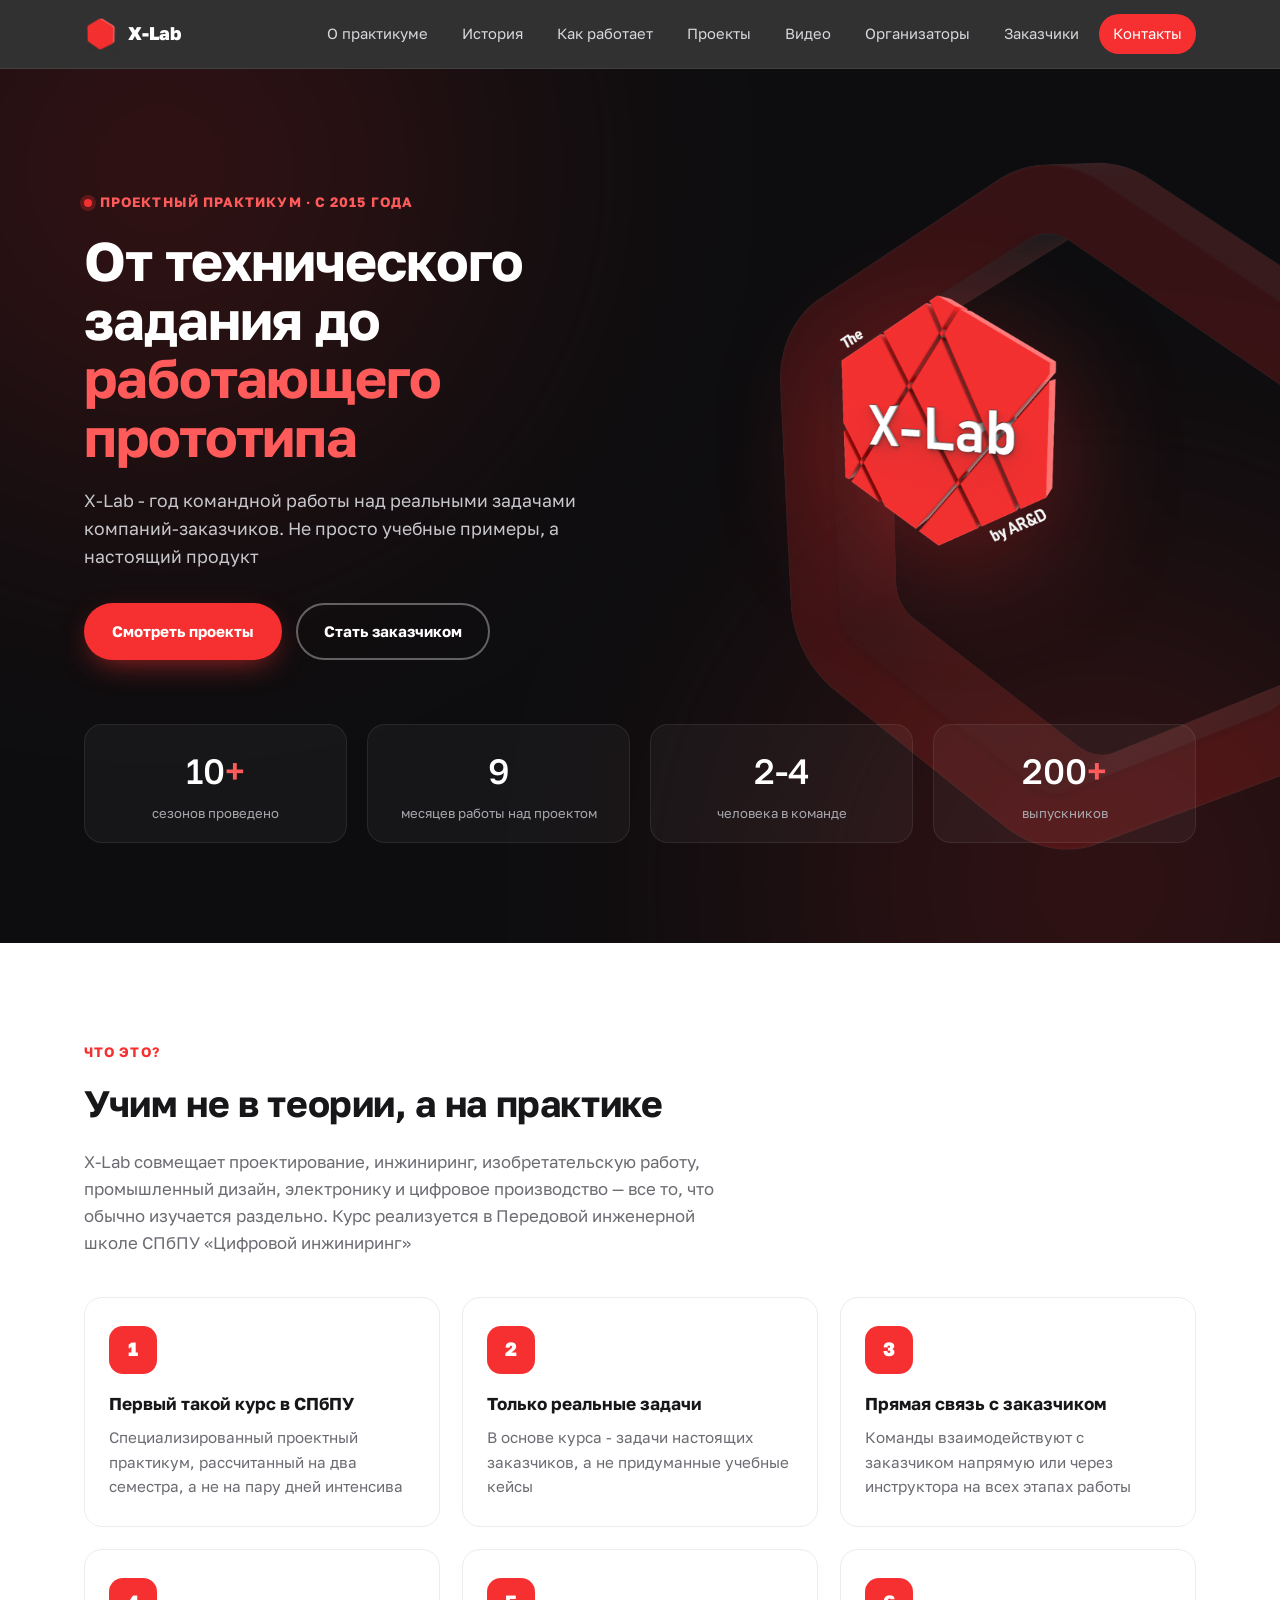
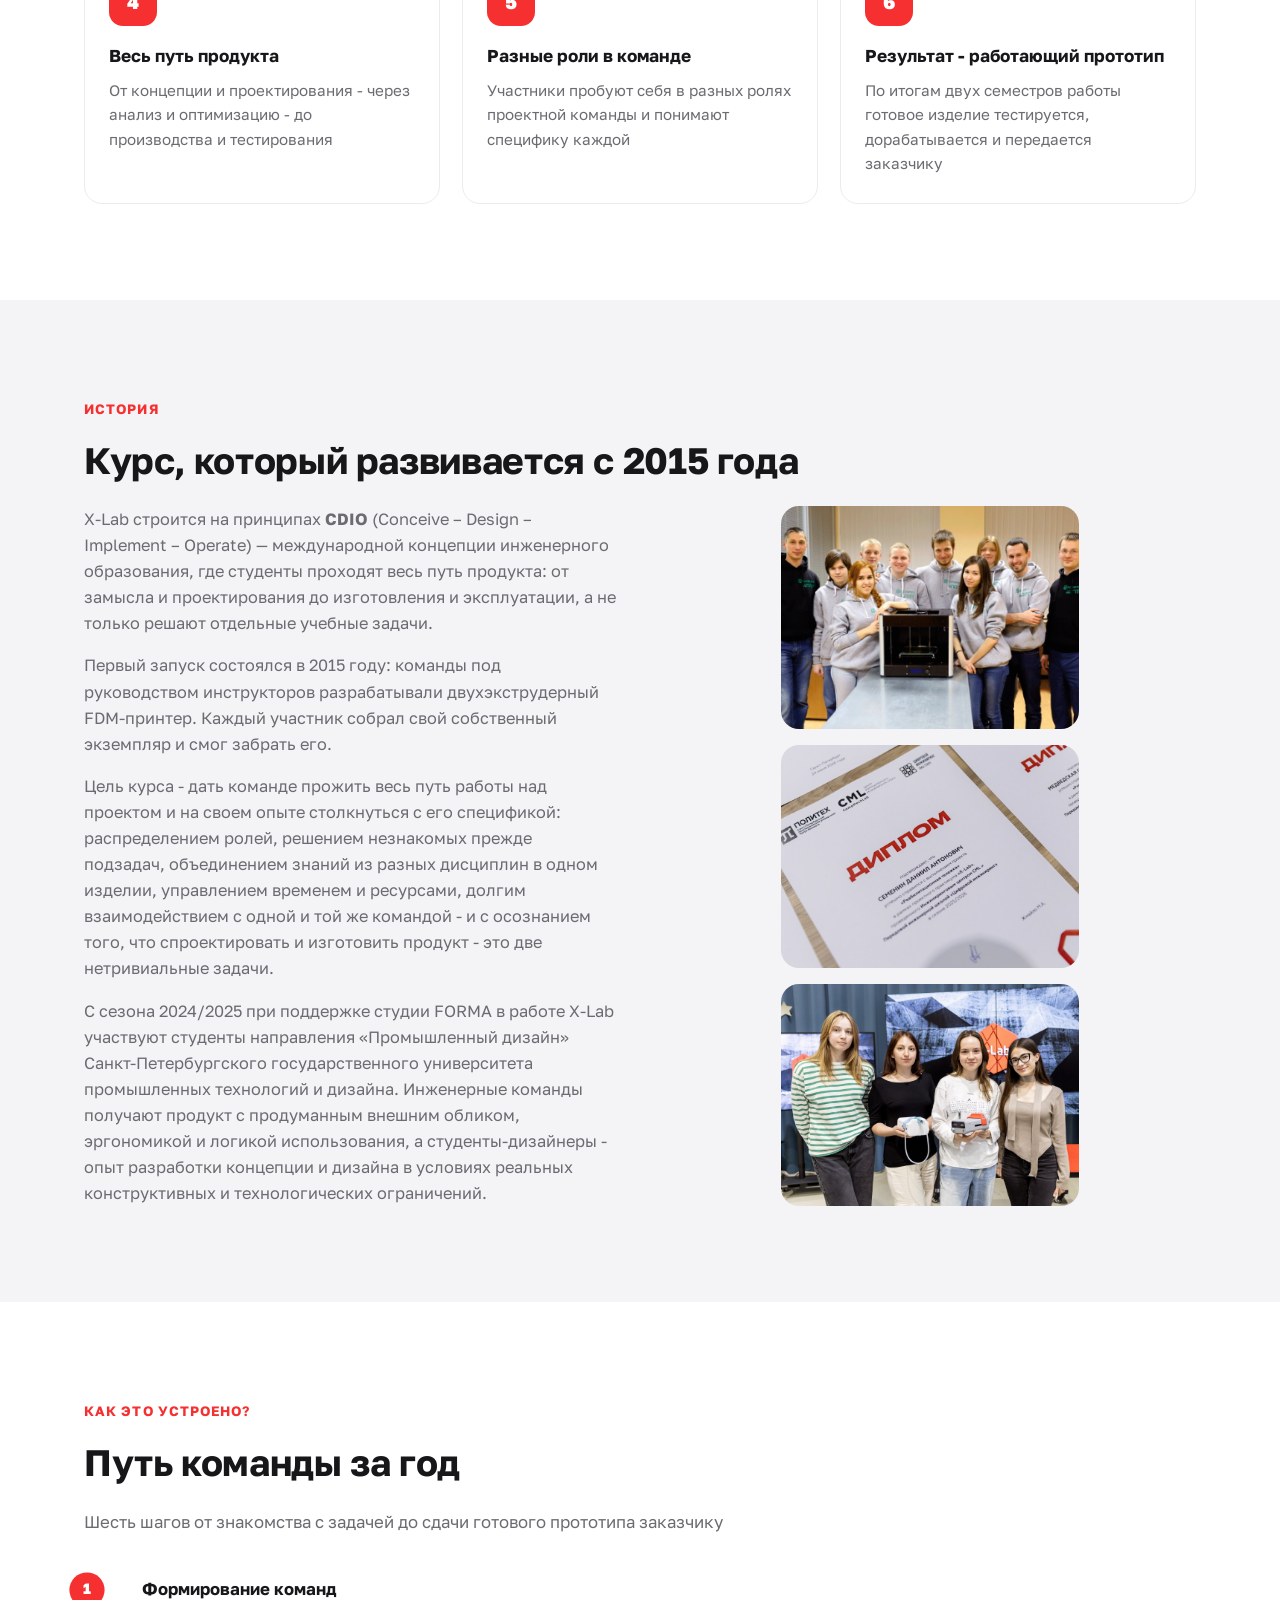
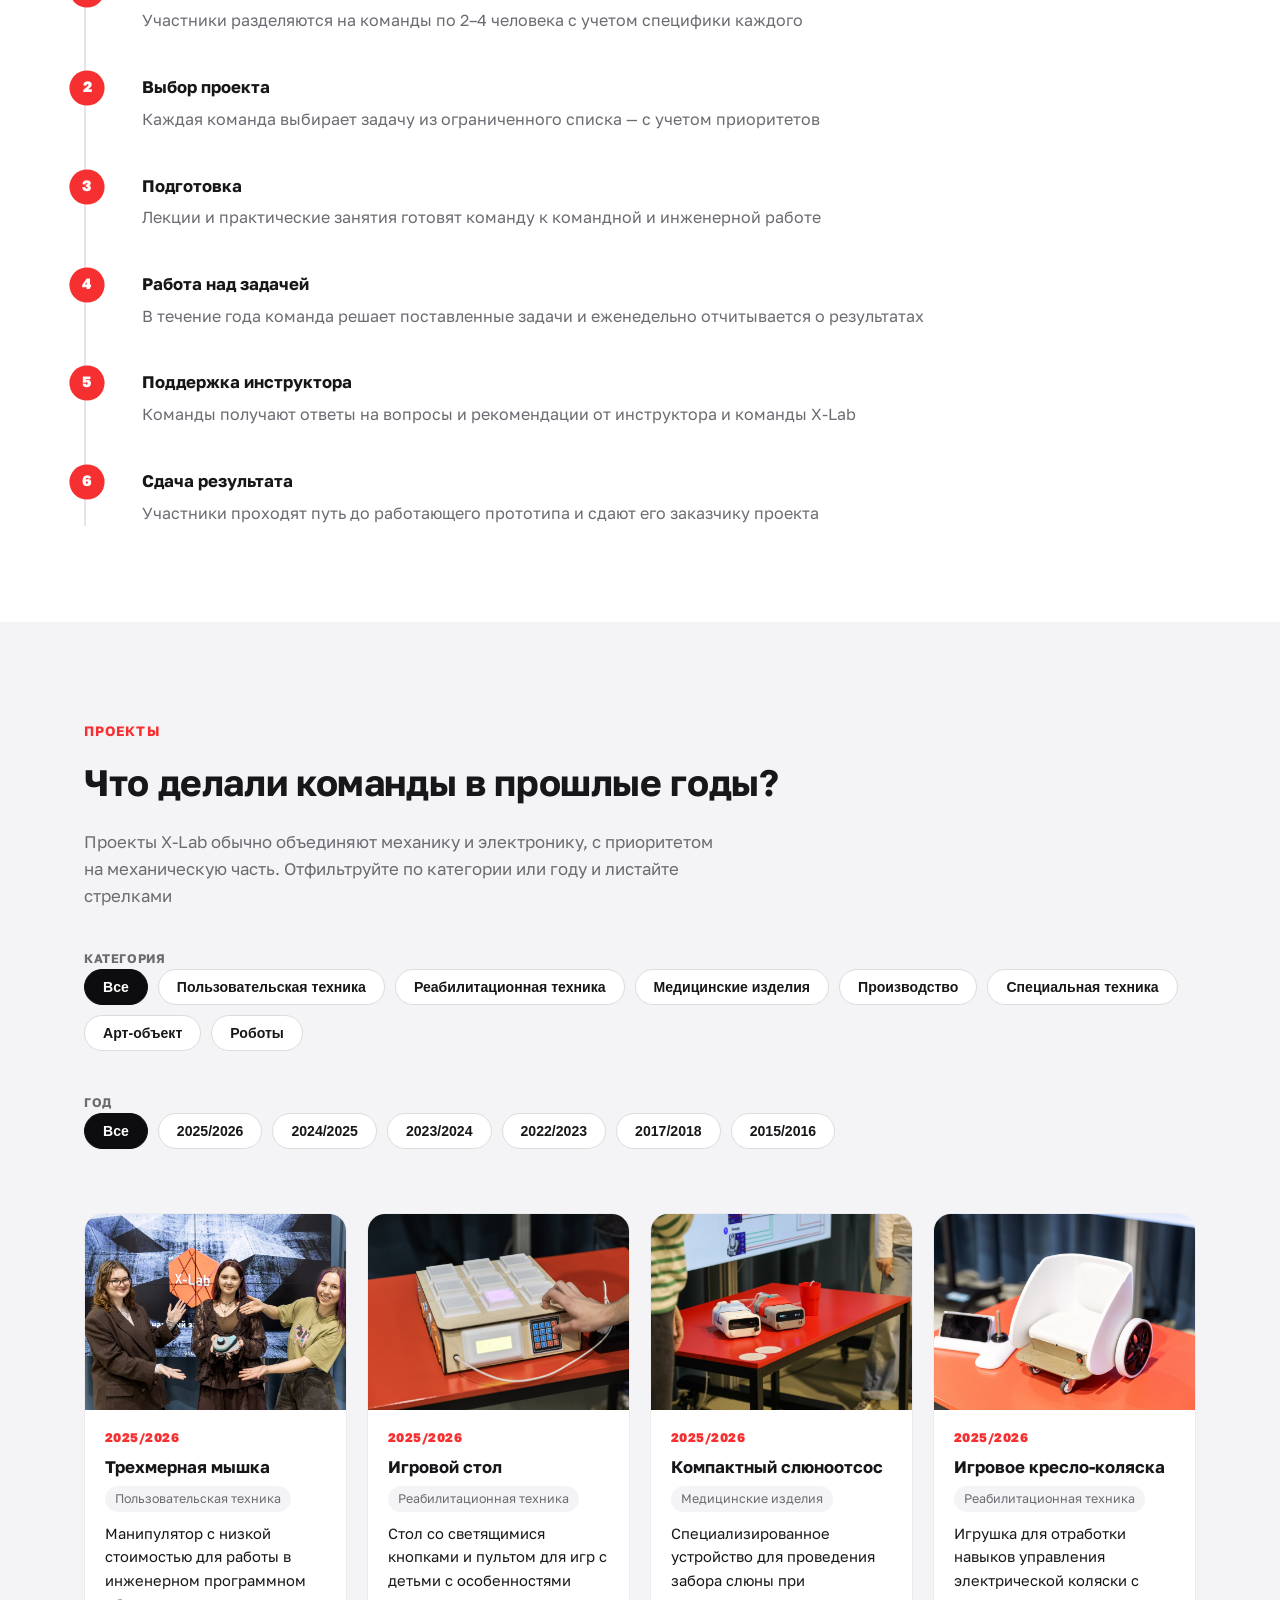
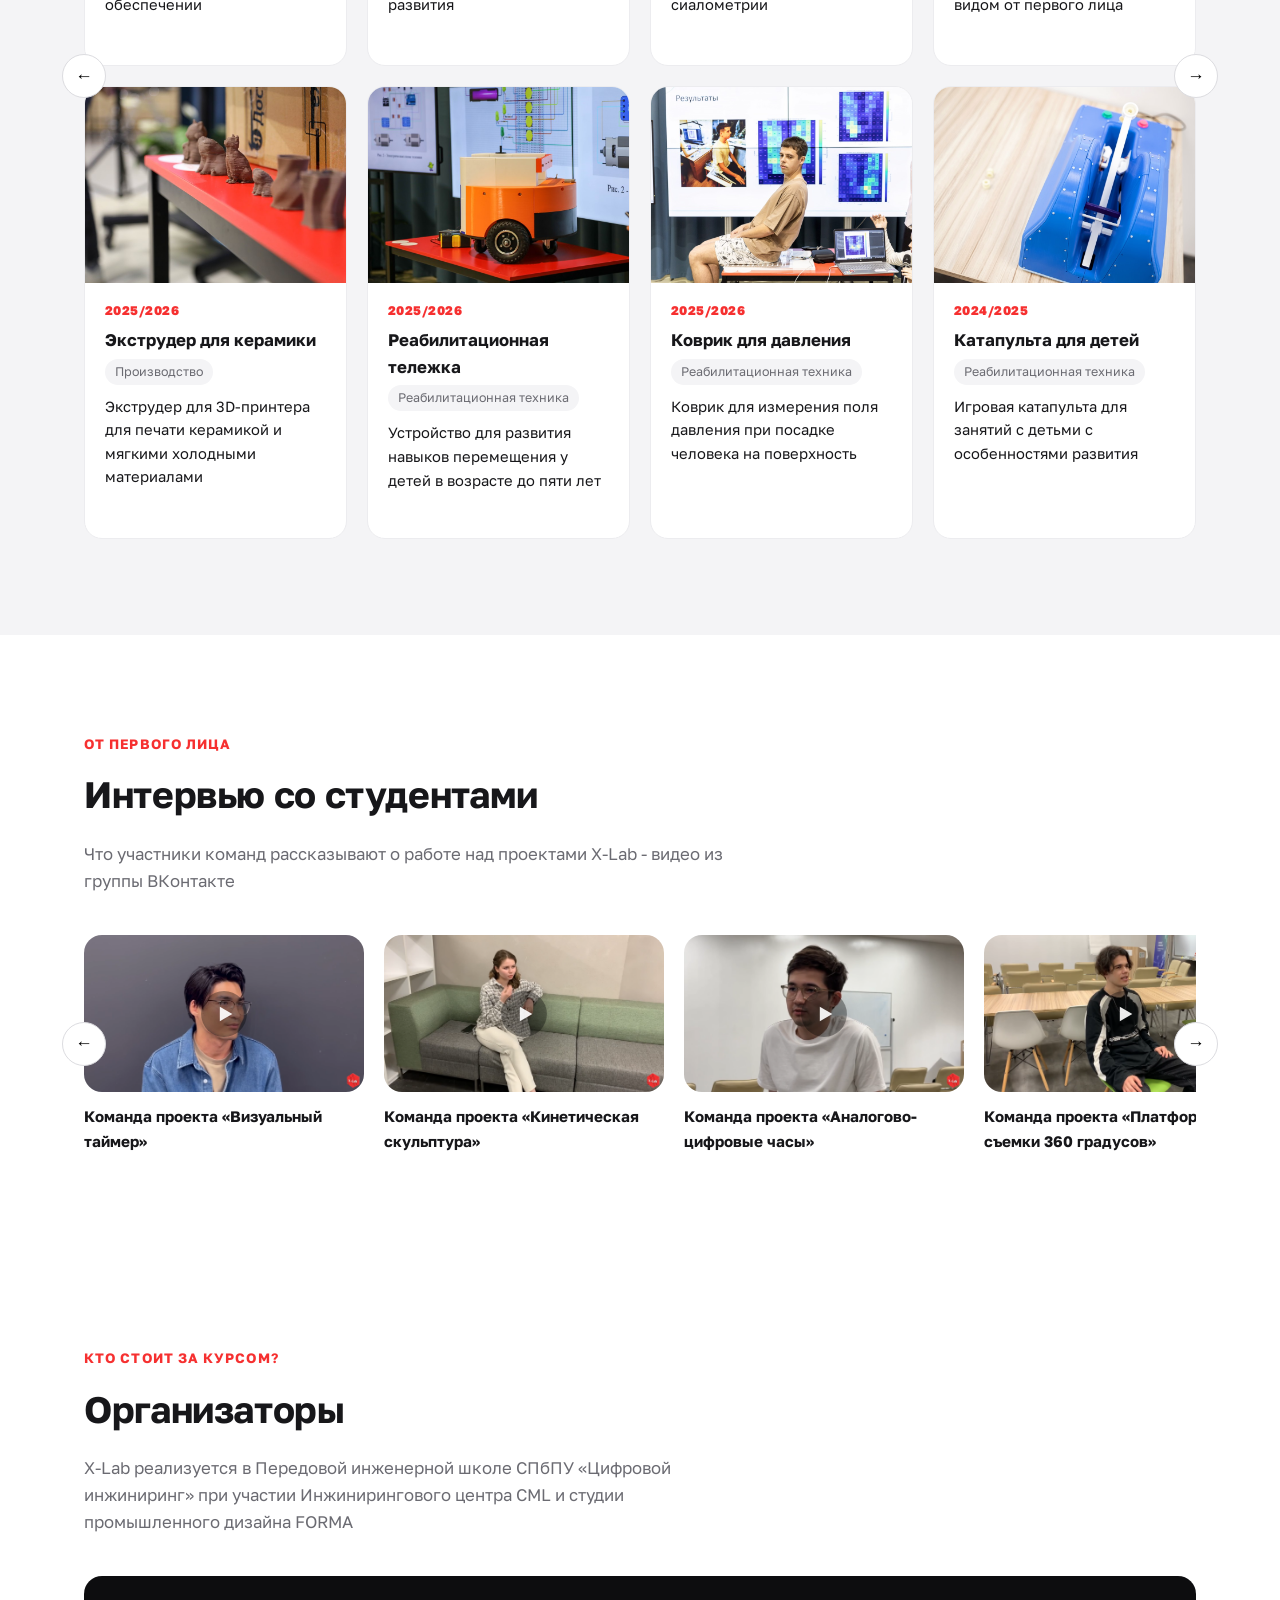
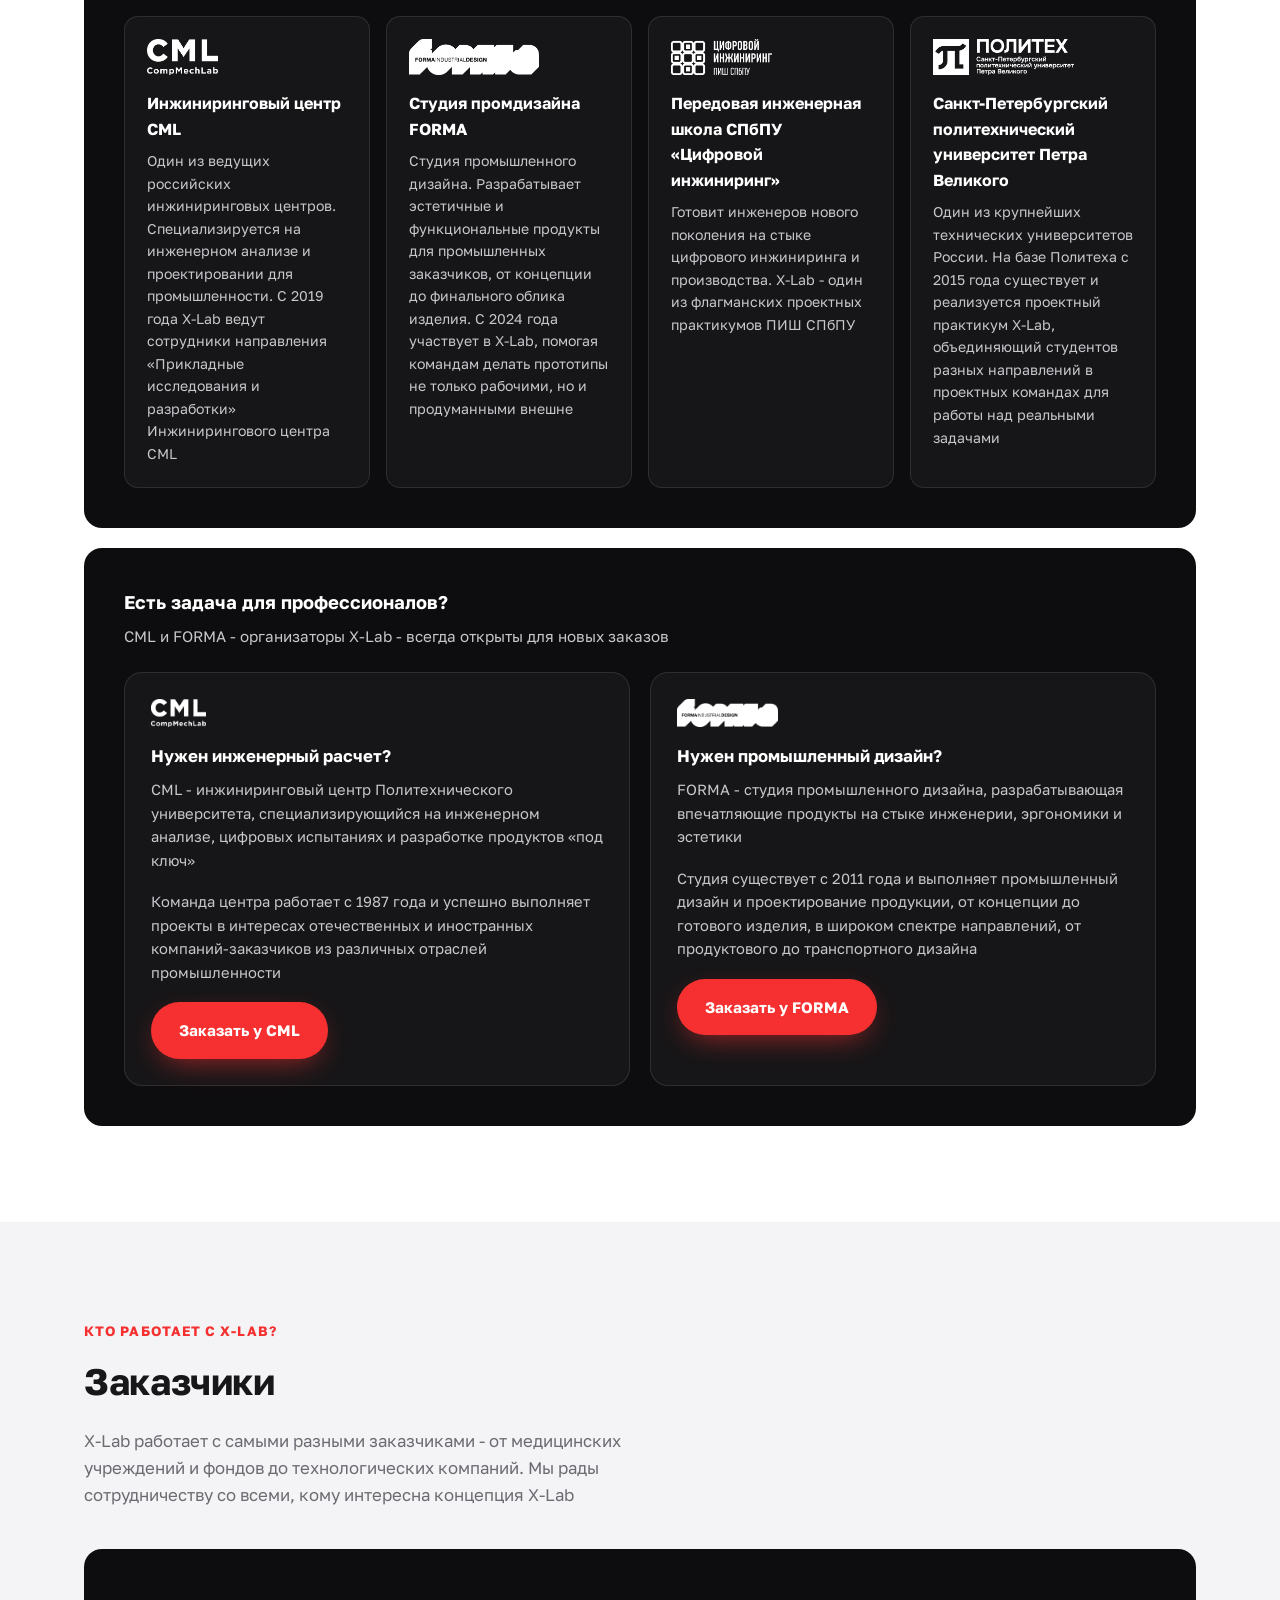
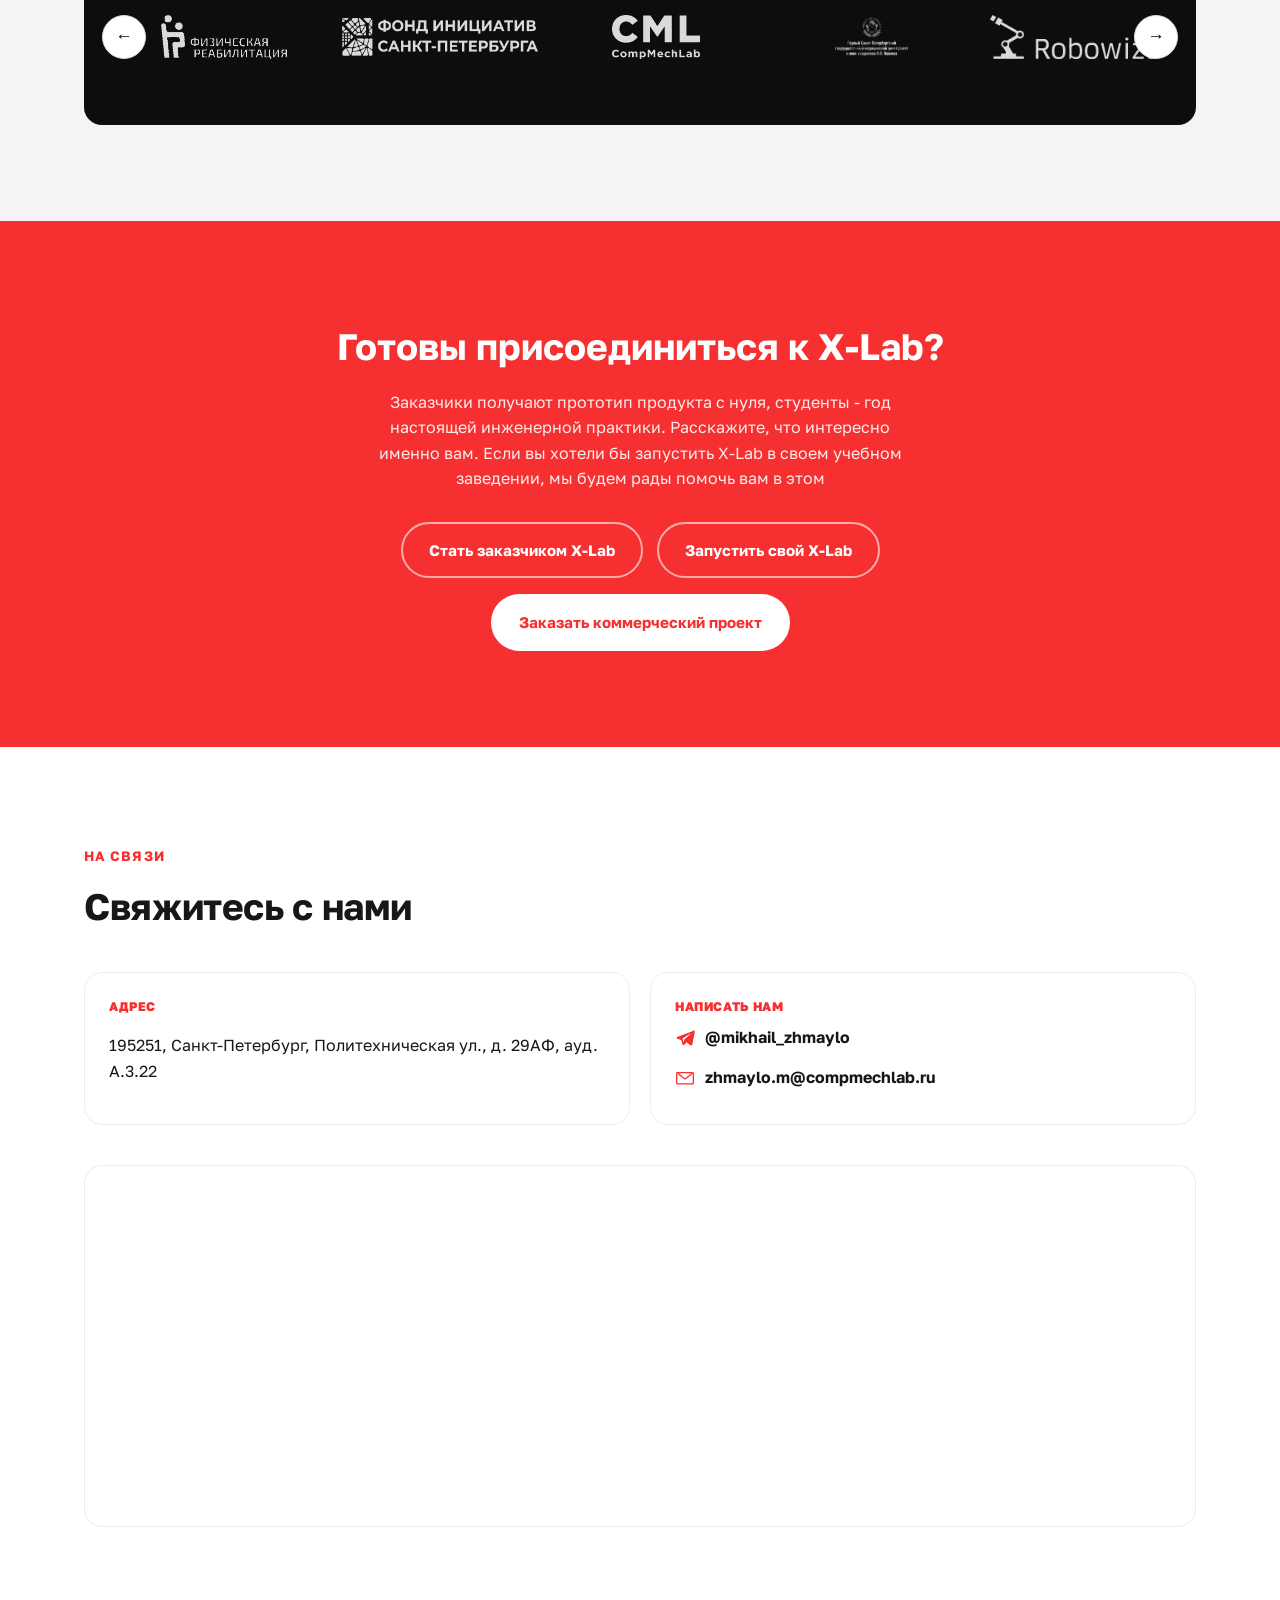
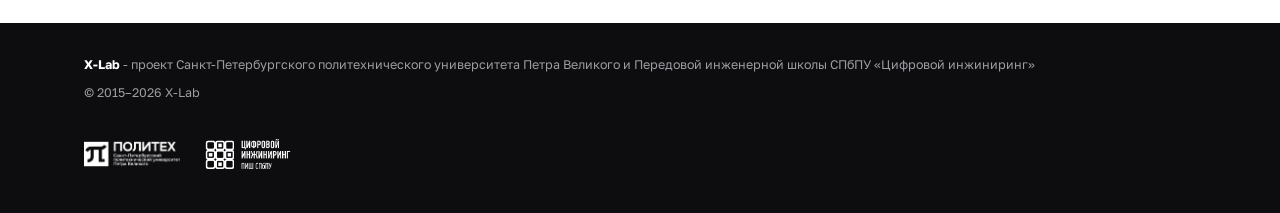
==== commit 35033117: "Update index.html" ====
--- a/index.html
+++ b/index.html
@@ -217,7 +217,7 @@
         <div class="service-card">
           <img class="service-logo" src="assets/img/organizers/compmechlab.png" alt="CML">
           <h3>Нужен инженерный расчет?</h3>
-          <p>CML - инжиниринговый центр Политехнического университета, специализирующийся на инженерном анализе, цифровых испытаниях и разработке продуктов «под ключ».</p>
+          <p>CML - инжиниринговый центр Политехнического университета, специализирующийся на инженерном анализе, цифровых испытаниях и разработке продуктов «под ключ»</p>
 		  <p>Команда центра работает с 1987 года и успешно выполняет проекты в интересах отечественных и иностранных компаний-заказчиков из различных отраслей промышленности</p>
 		  <p></p>
           <a class="btn btn-primary" href="mailto:zhmaylo.m@compmechlab.ru?subject=Запрос на расчет в CML">Заказать у CML</a>
@@ -225,7 +225,7 @@
         <div class="service-card">
           <img class="service-logo" src="assets/img/organizers/forma.png" alt="FORMA">
           <h3>Нужен промышленный дизайн?</h3>
-          <p>FORMA - студия промышленного дизайна, разрабатывающая впечатляющие продукты на стыке инженерии, эргономики и эстетики.</p>
+          <p>FORMA - студия промышленного дизайна, разрабатывающая впечатляющие продукты на стыке инженерии, эргономики и эстетики</p>
 		  <p>Студия существует с 2011 года и выполняет промышленный дизайн и проектирование продукции, от концепции до готового изделия, в широком спектре направлений, от продуктового до транспортного дизайна</p>
 		  <p></p>
           <a class="btn btn-primary" href="mailto:zhmaylo.m@compmechlab.ru?subject=Запрос на дизайн в FORMA">Заказать у FORMA</a>
